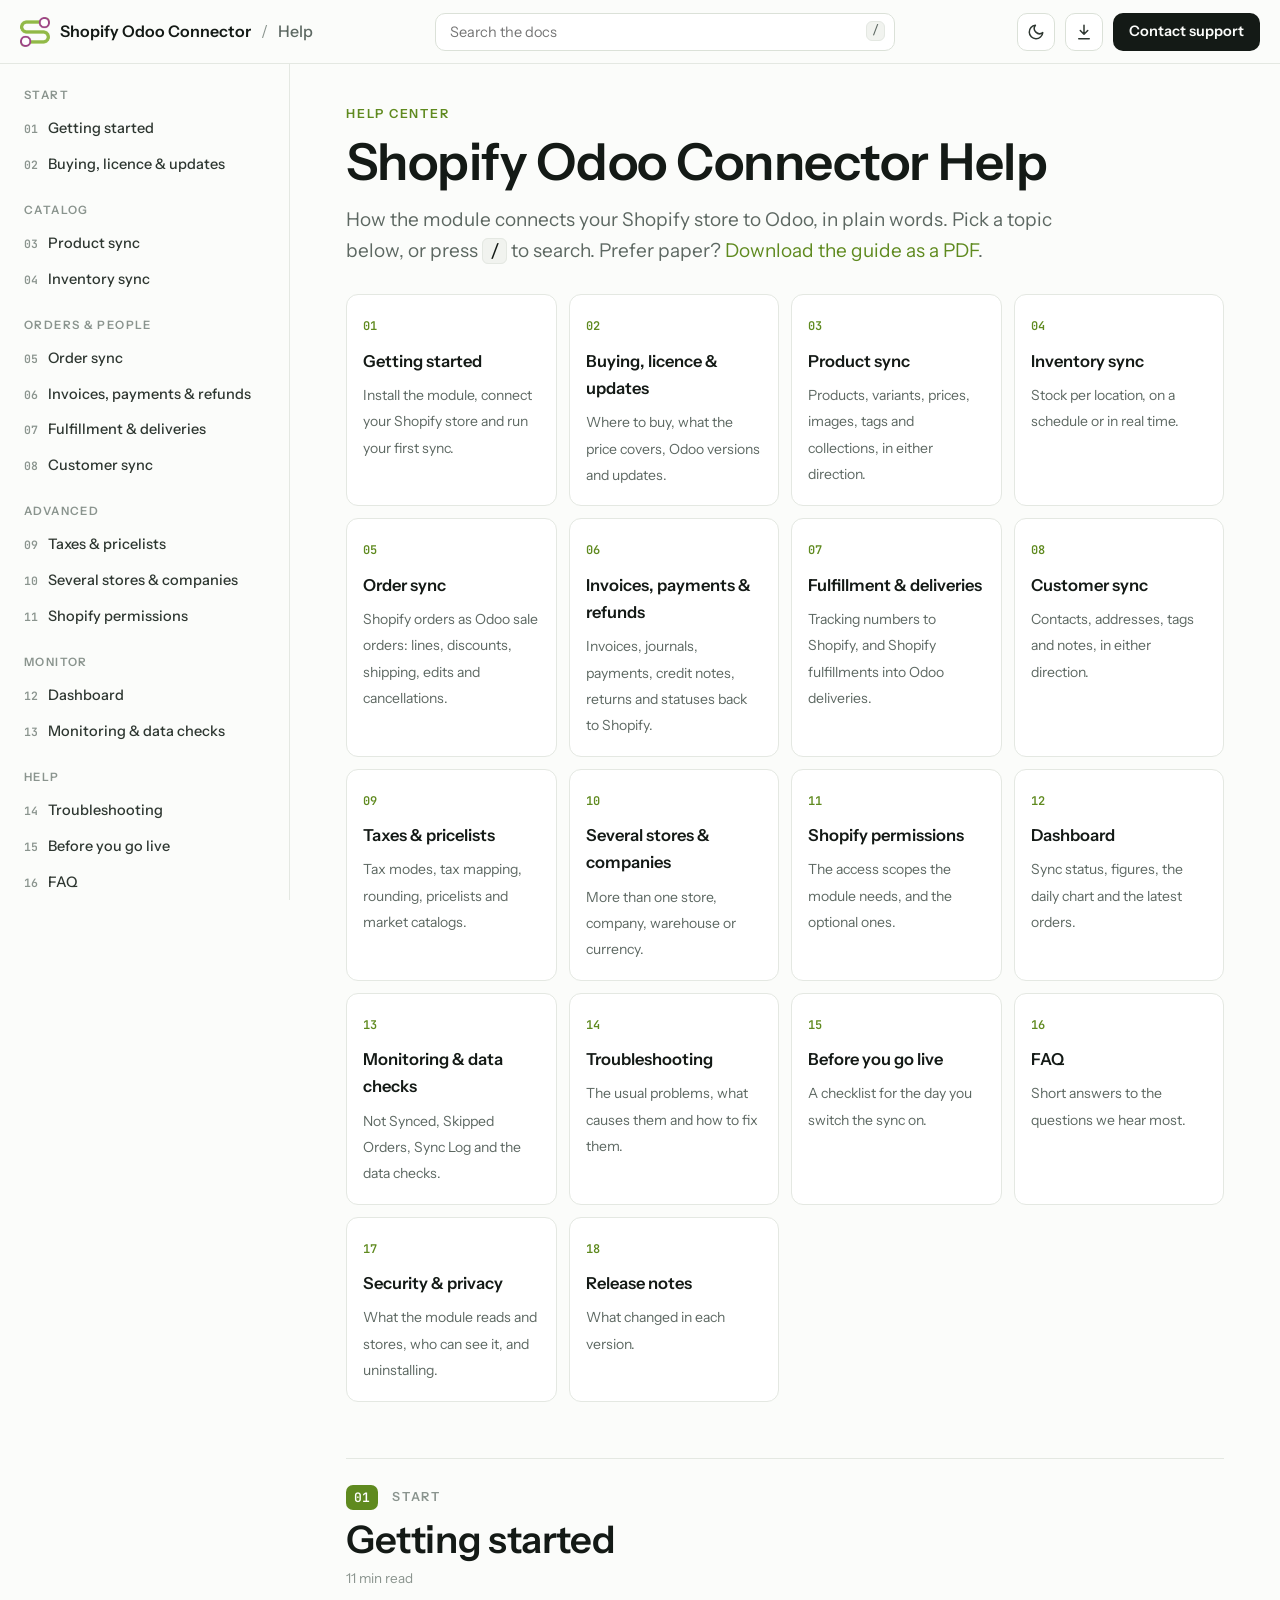
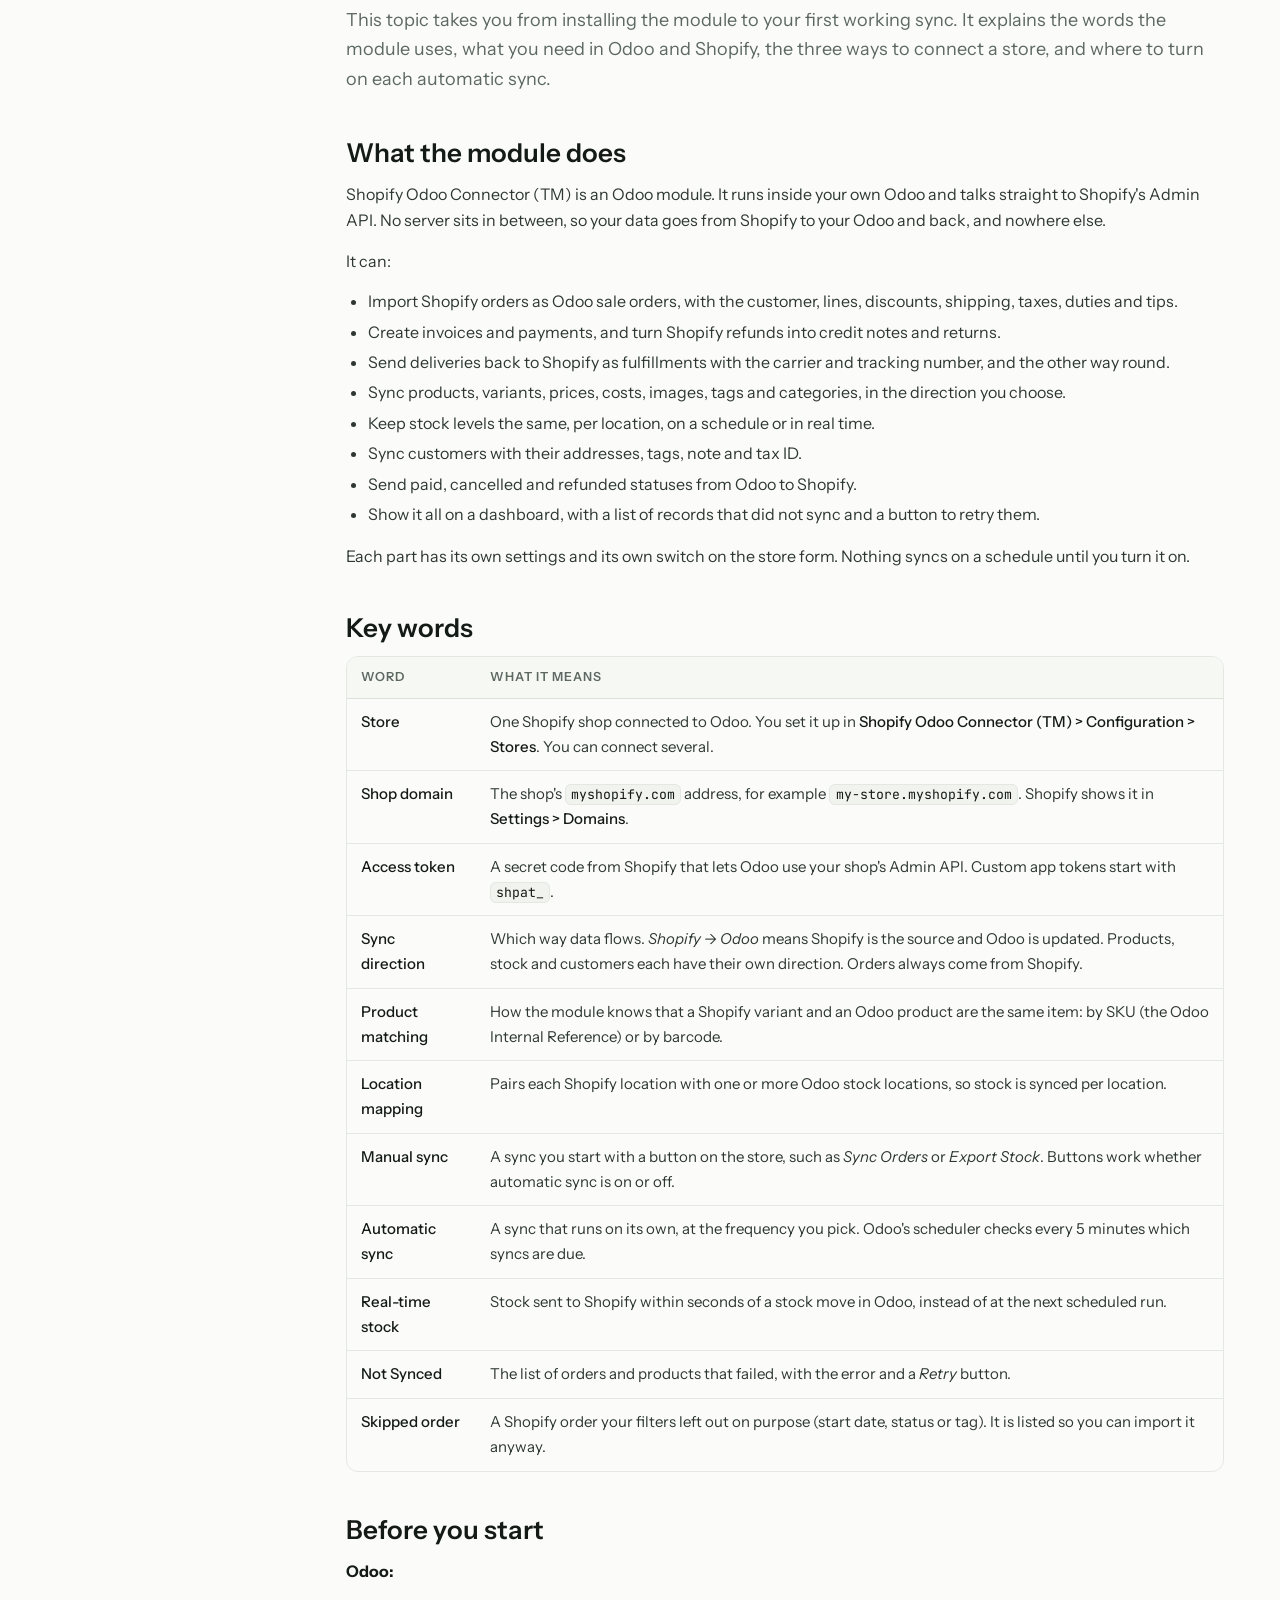
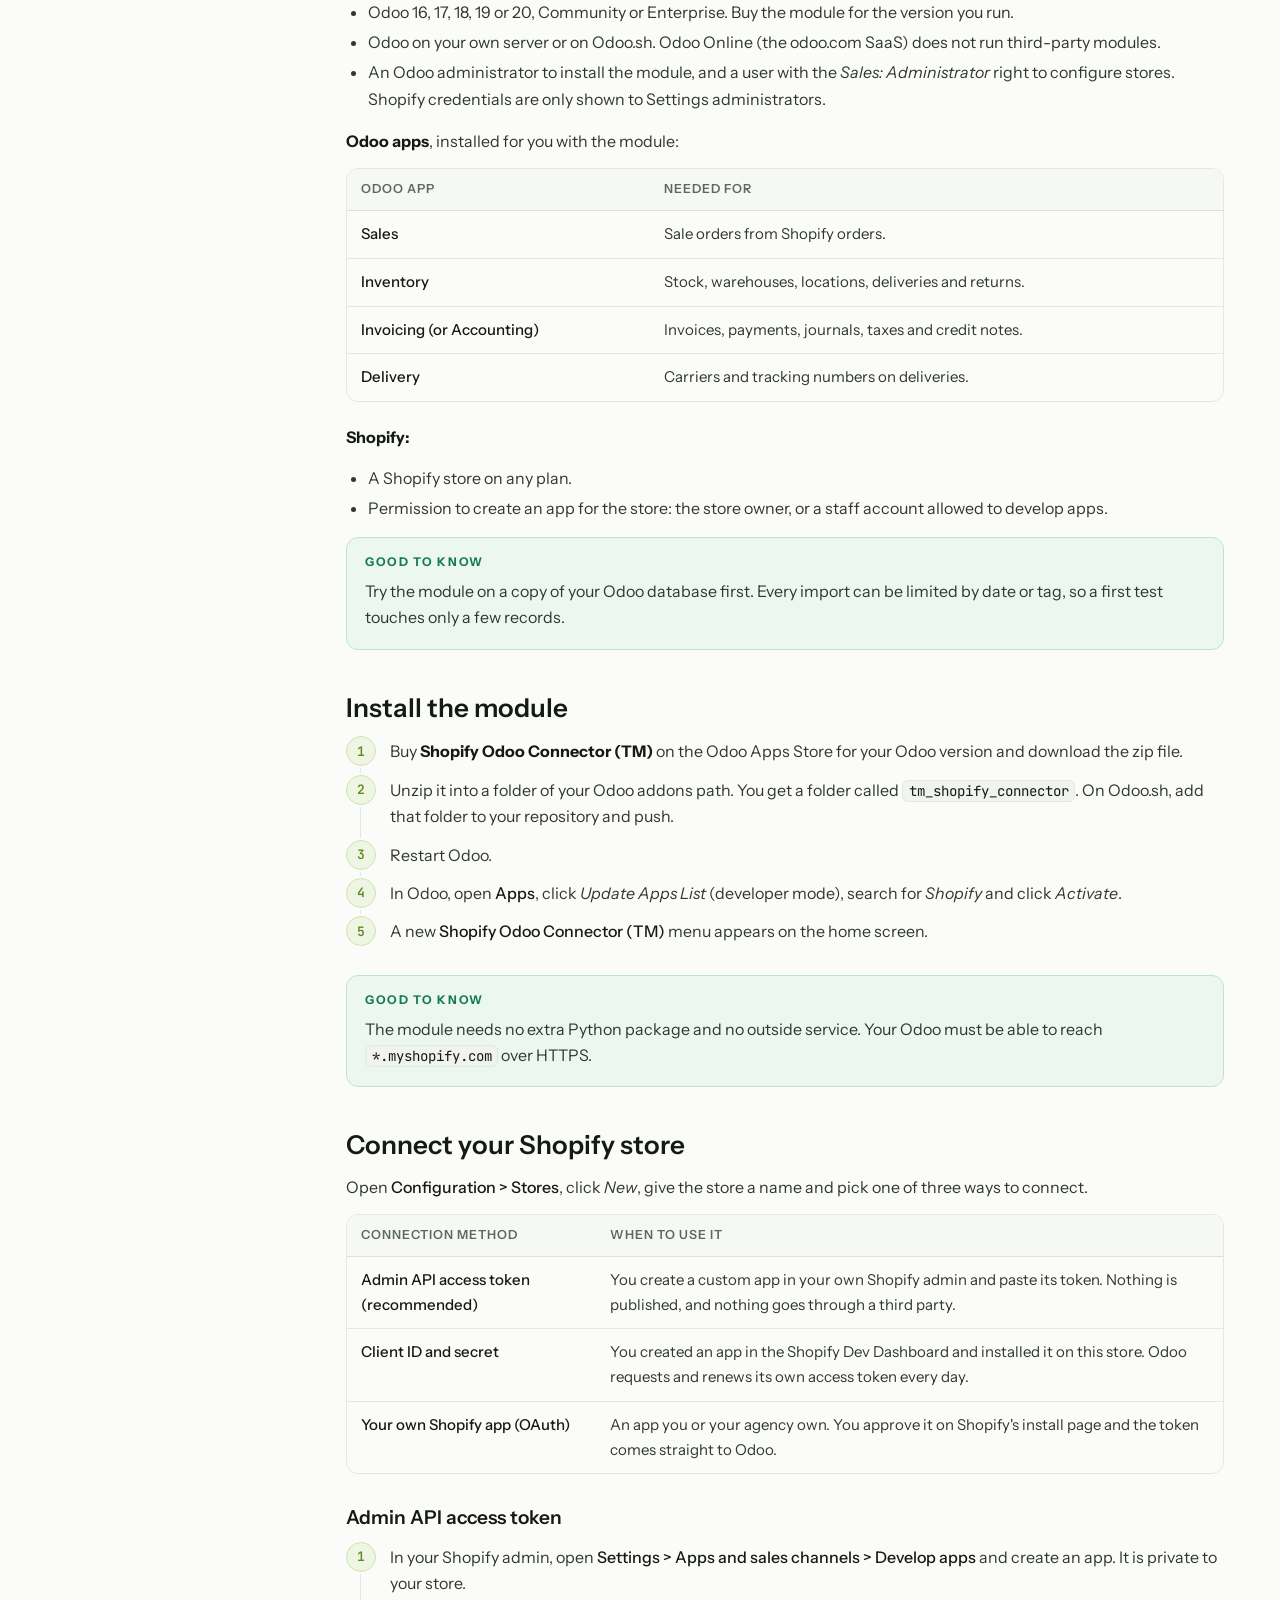
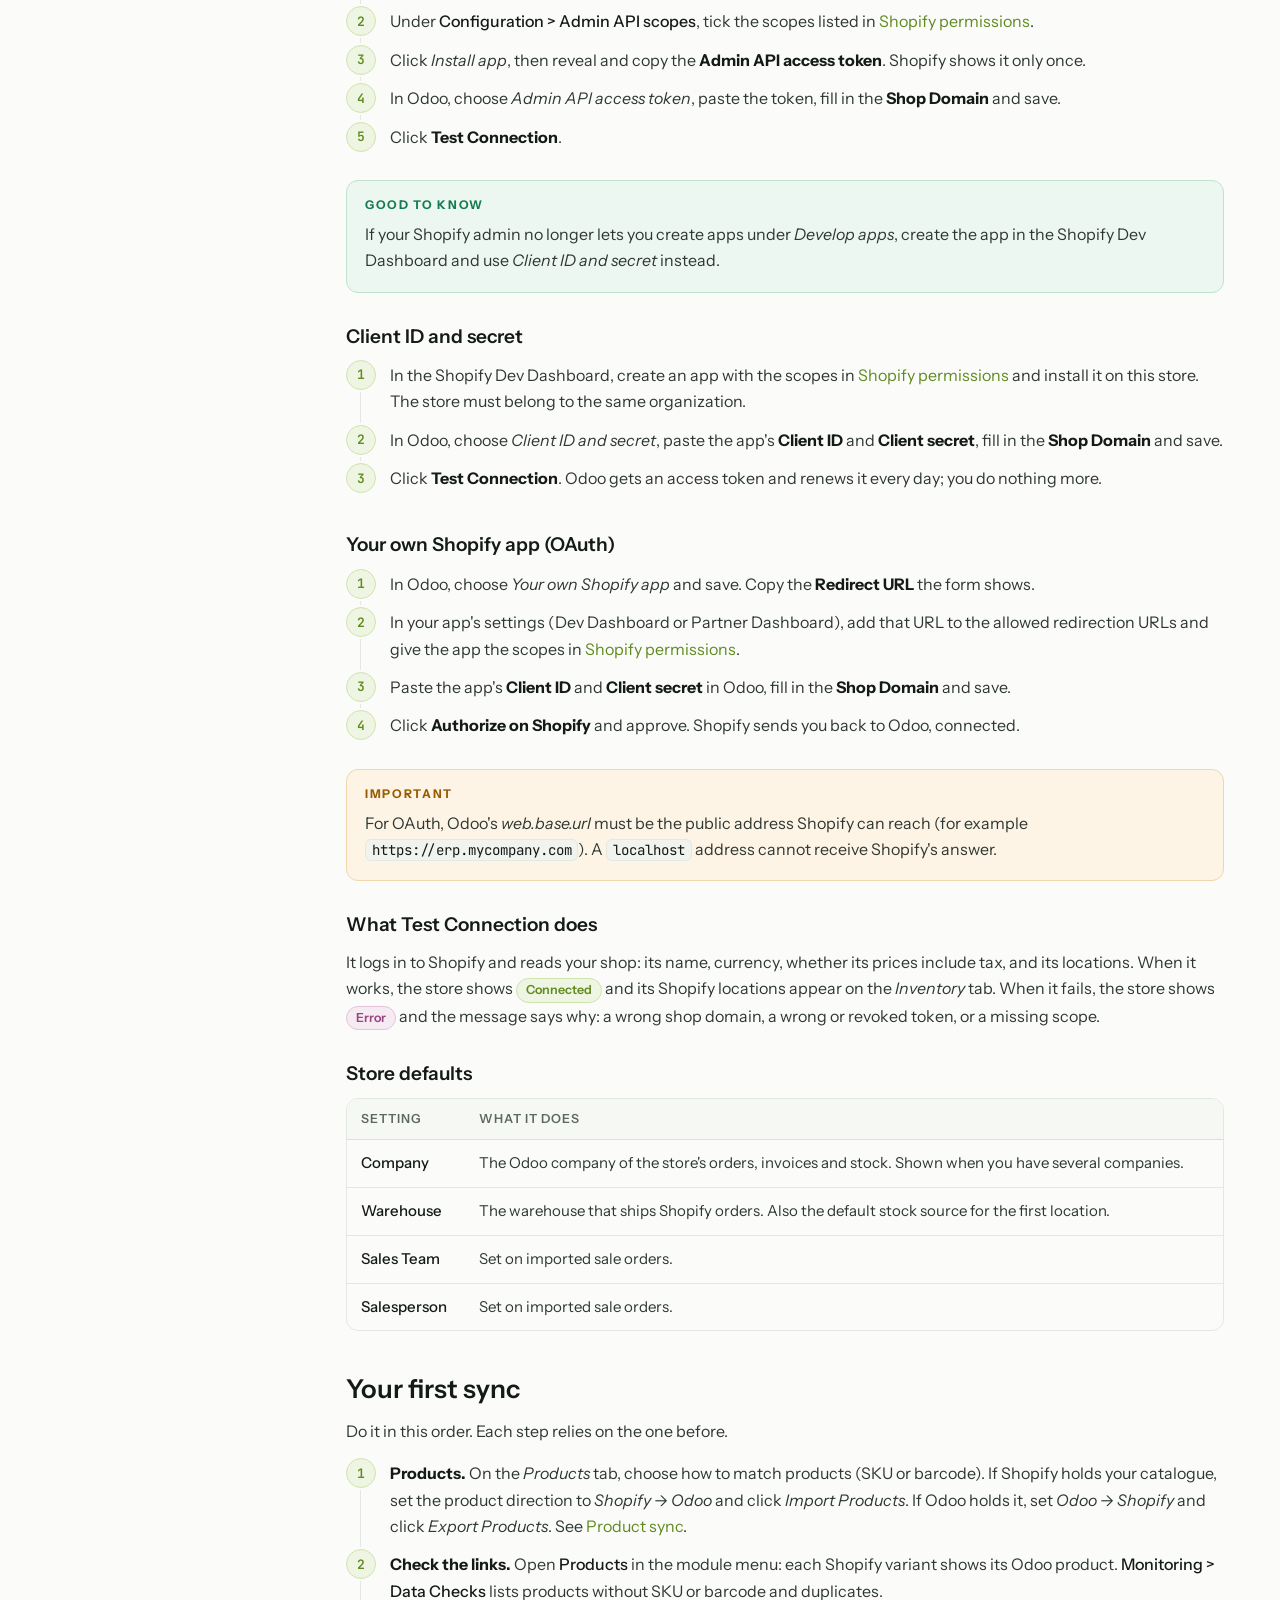
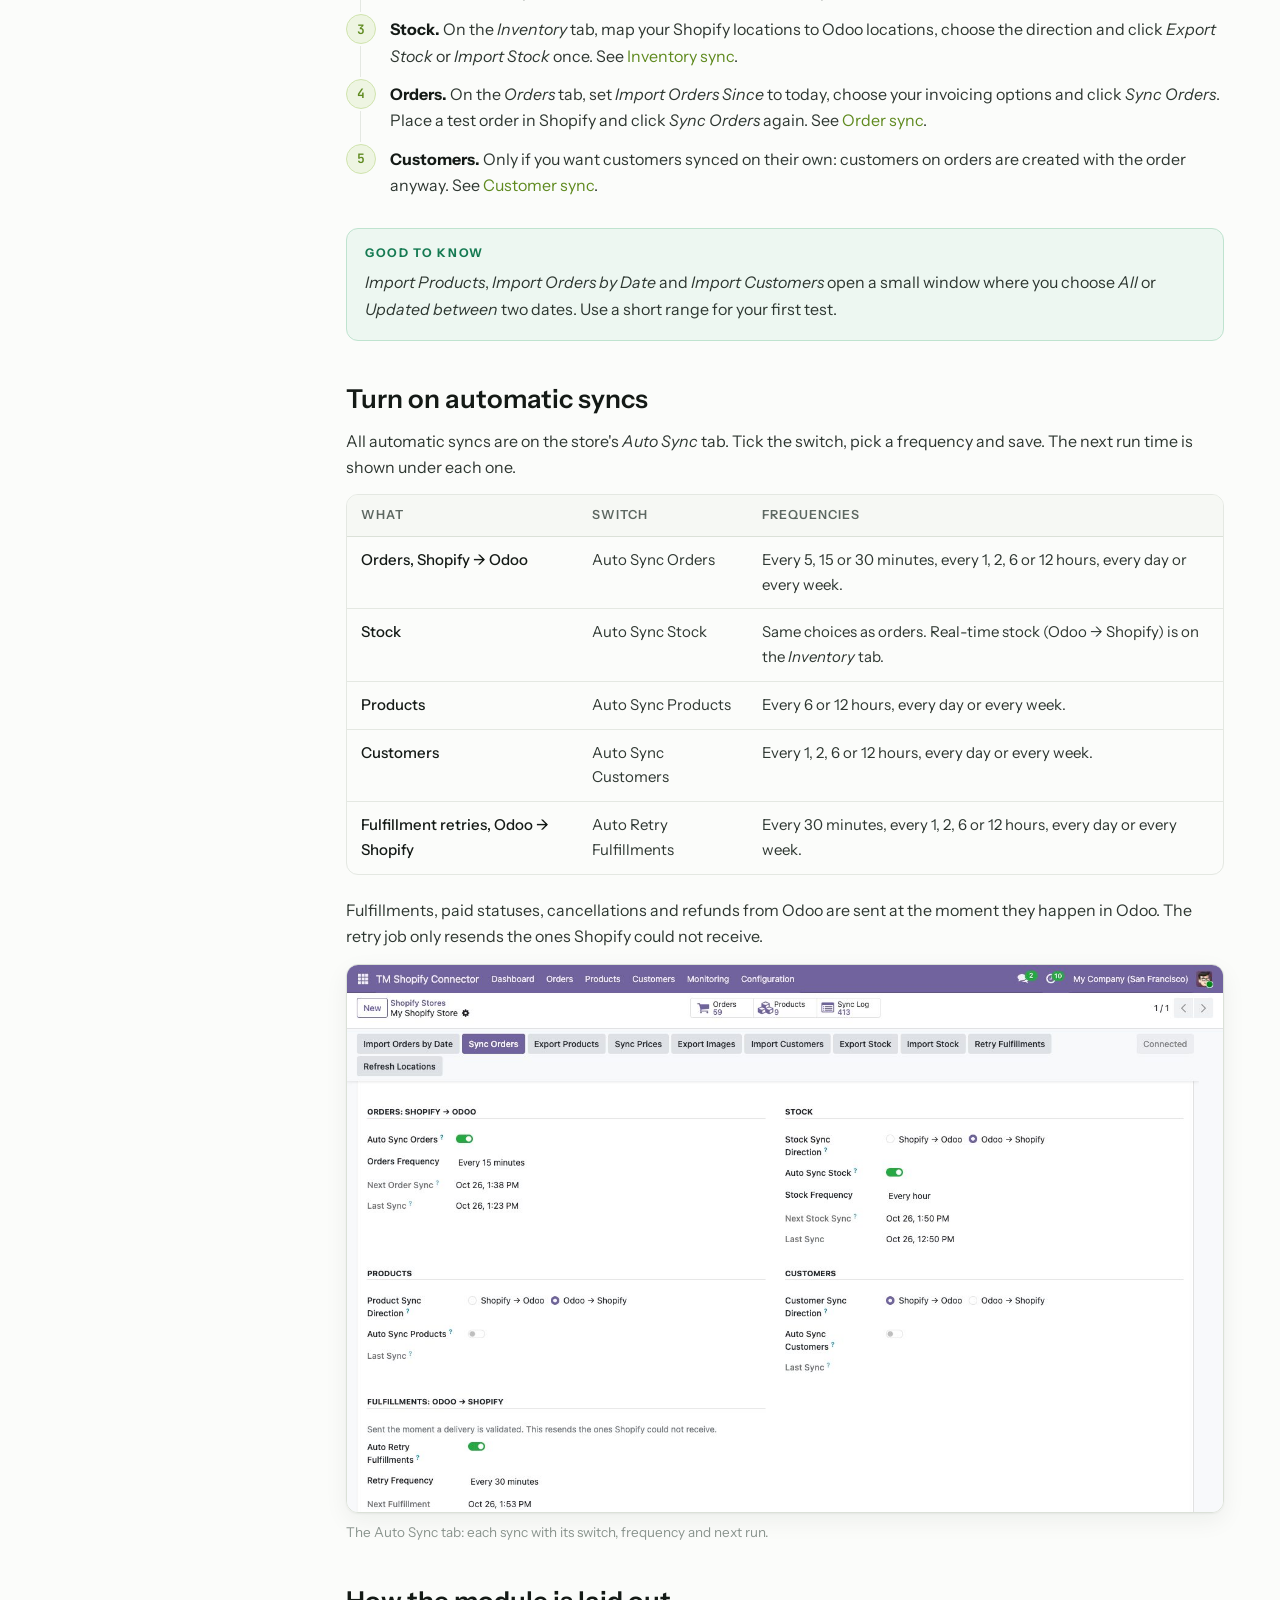
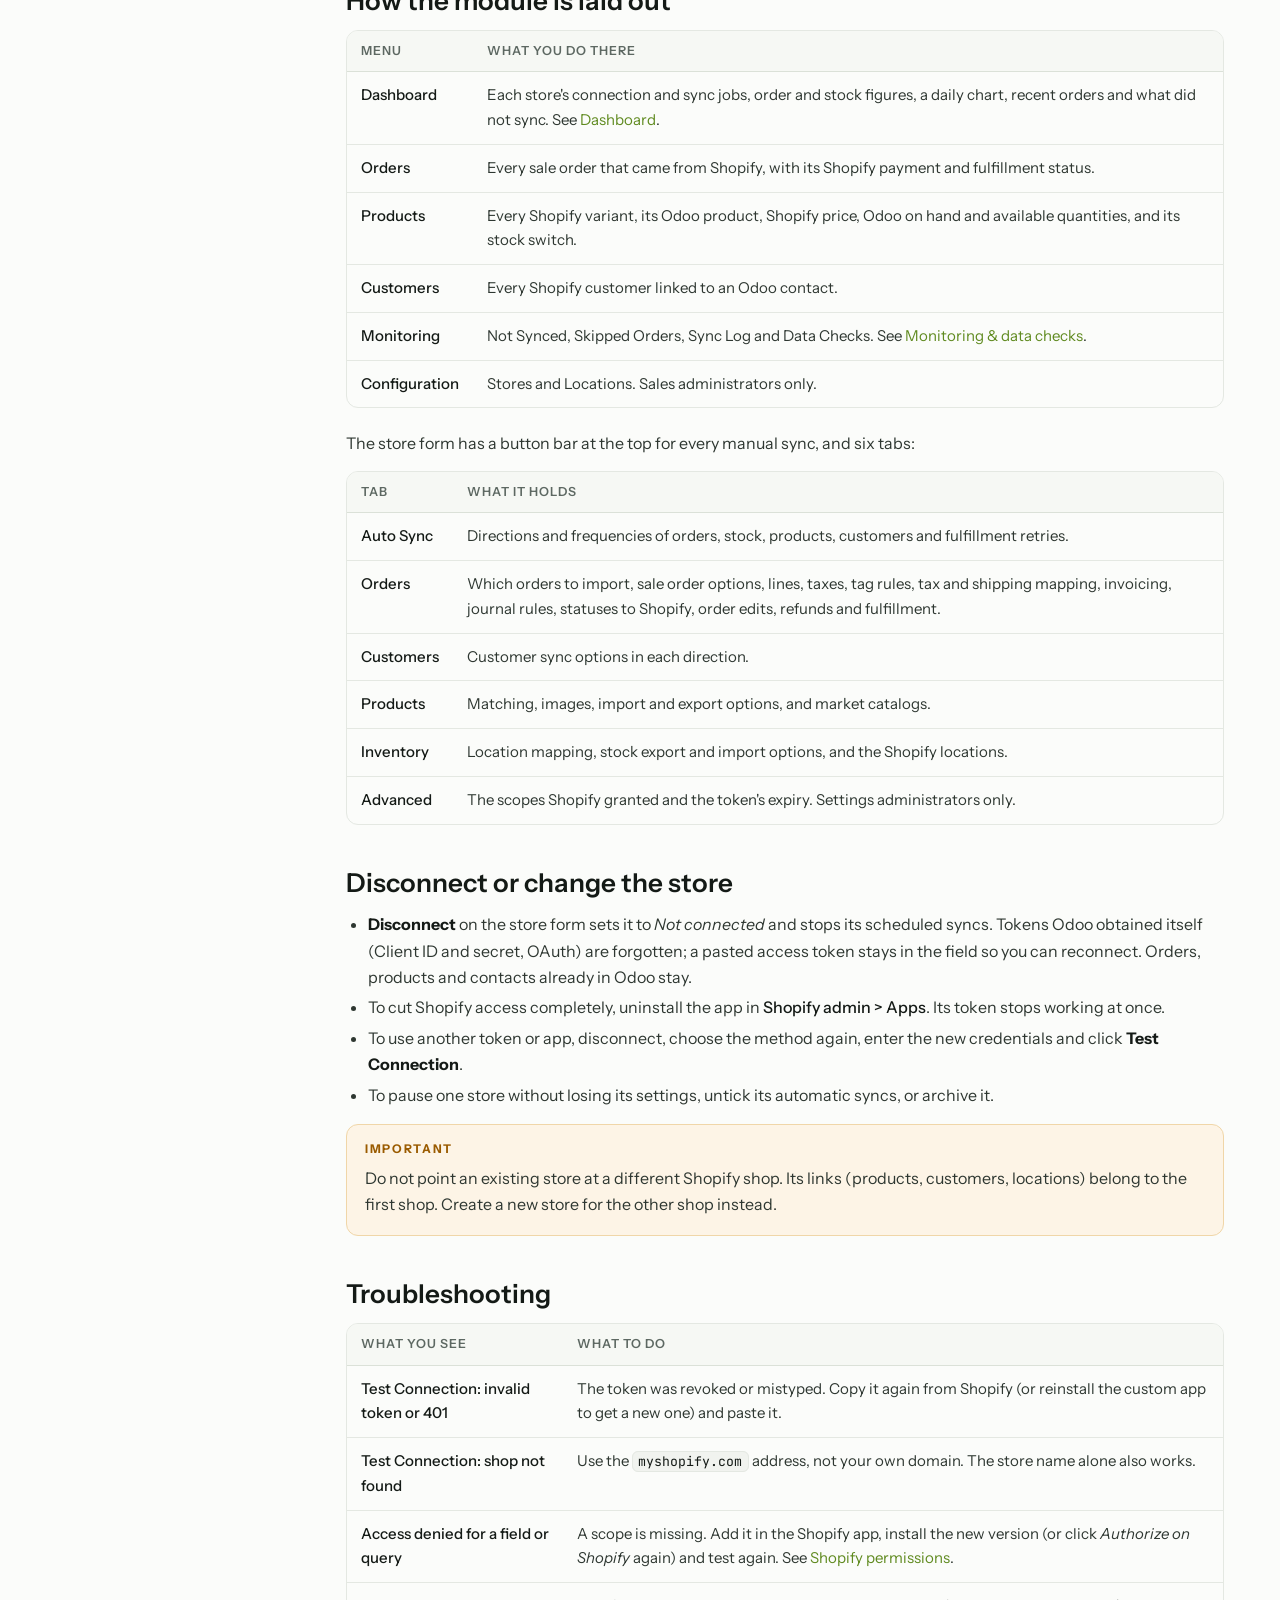
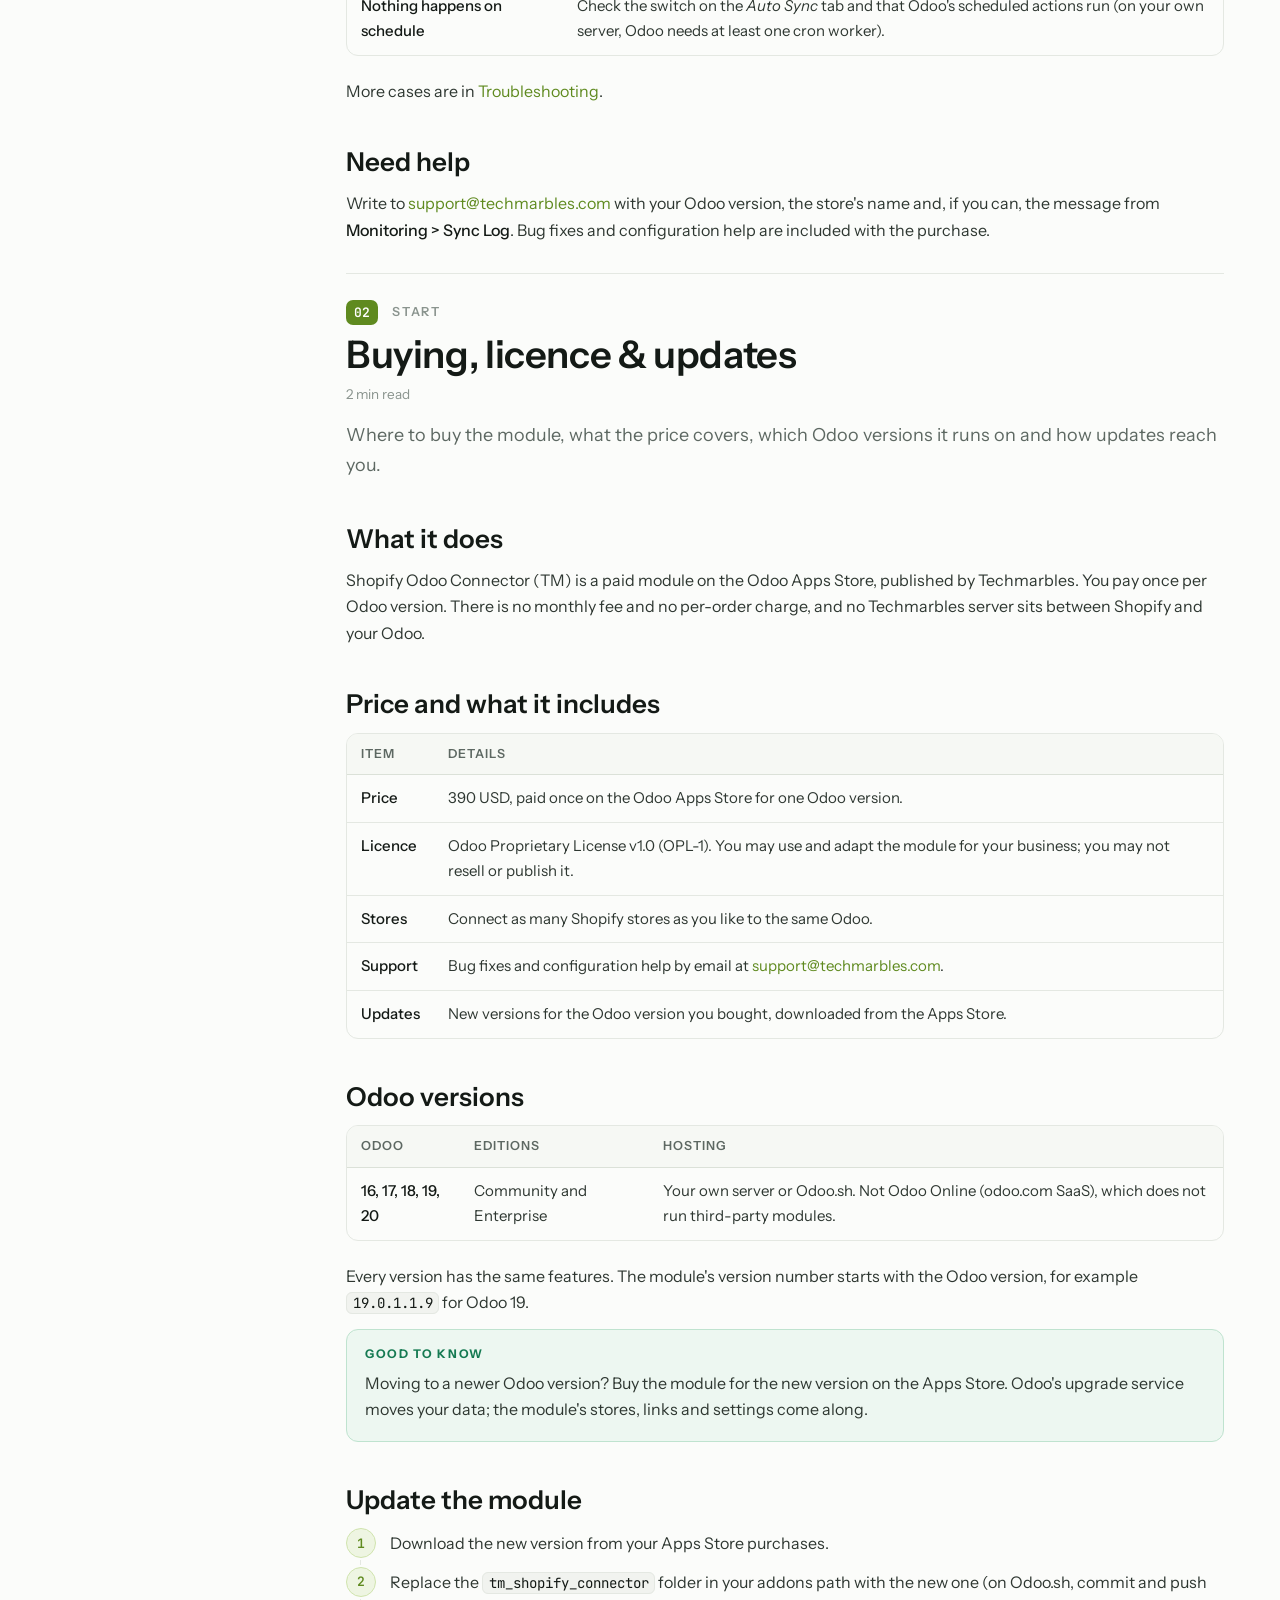
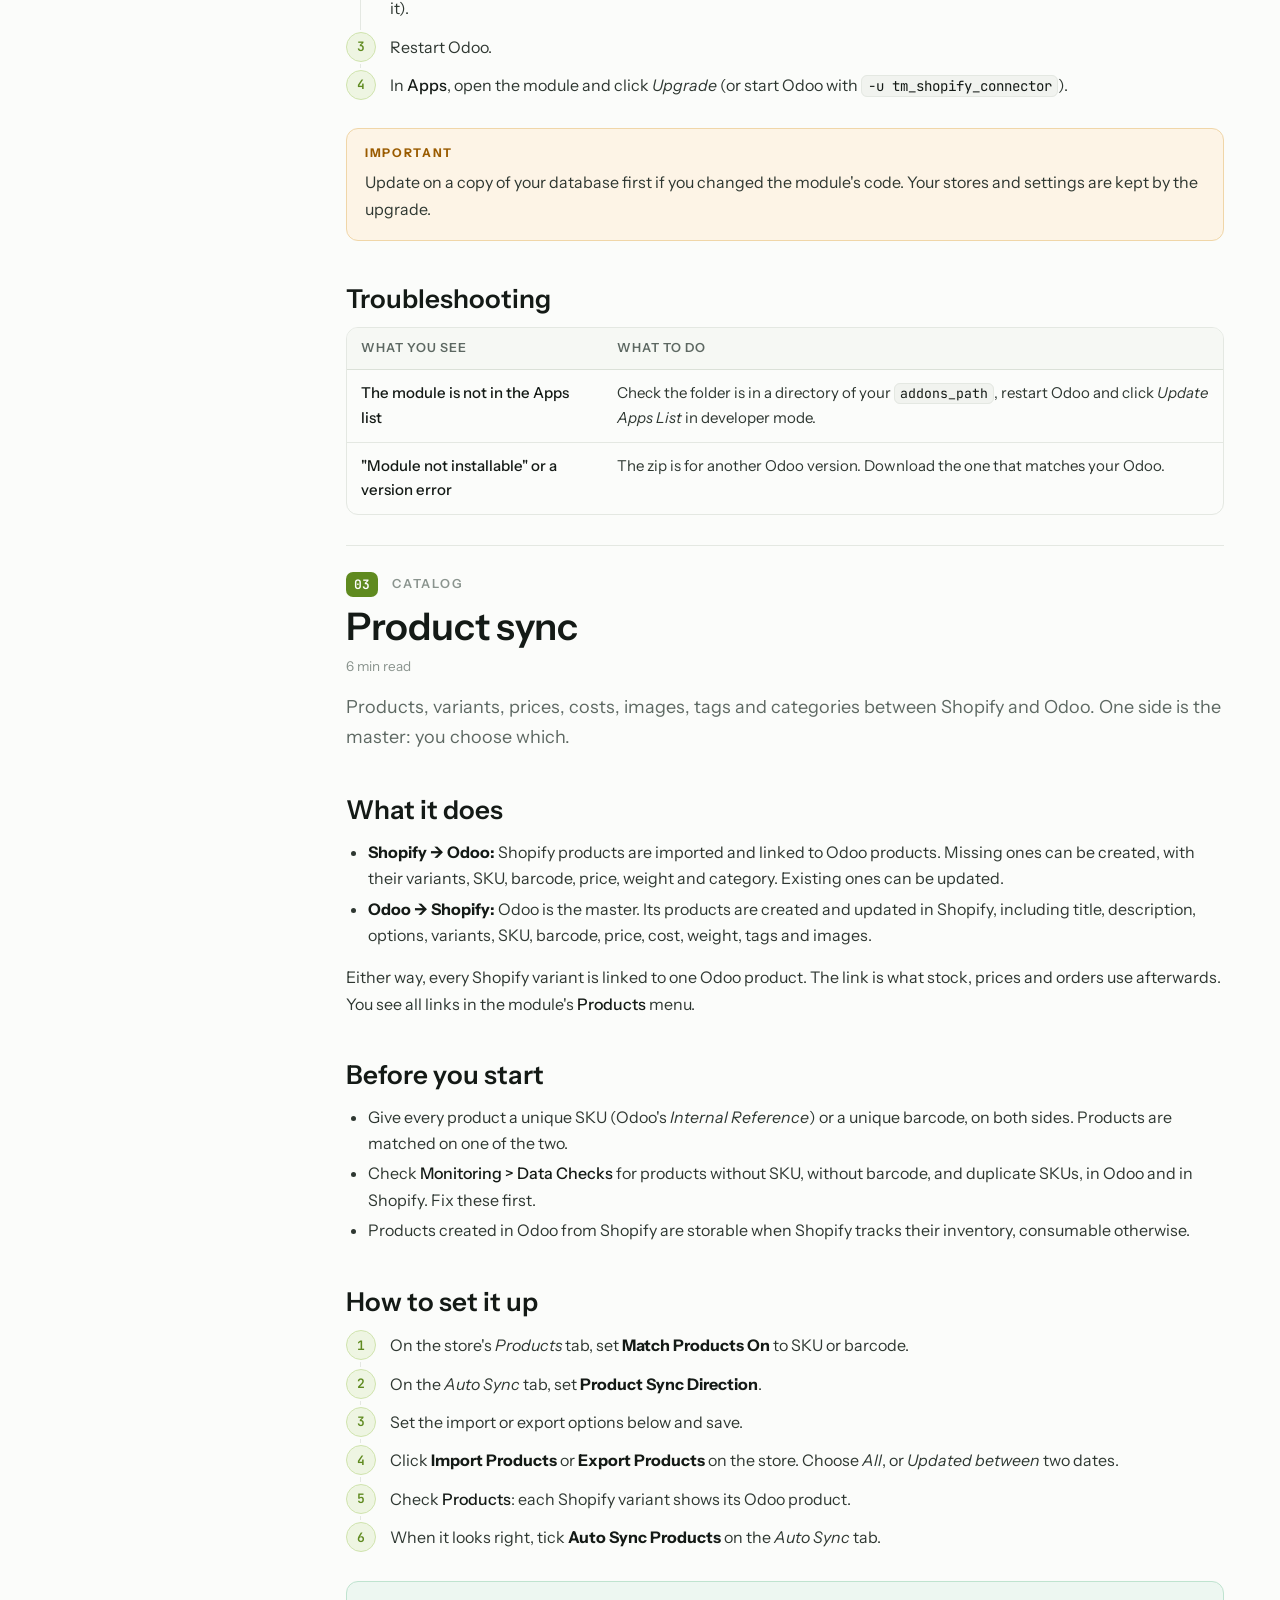
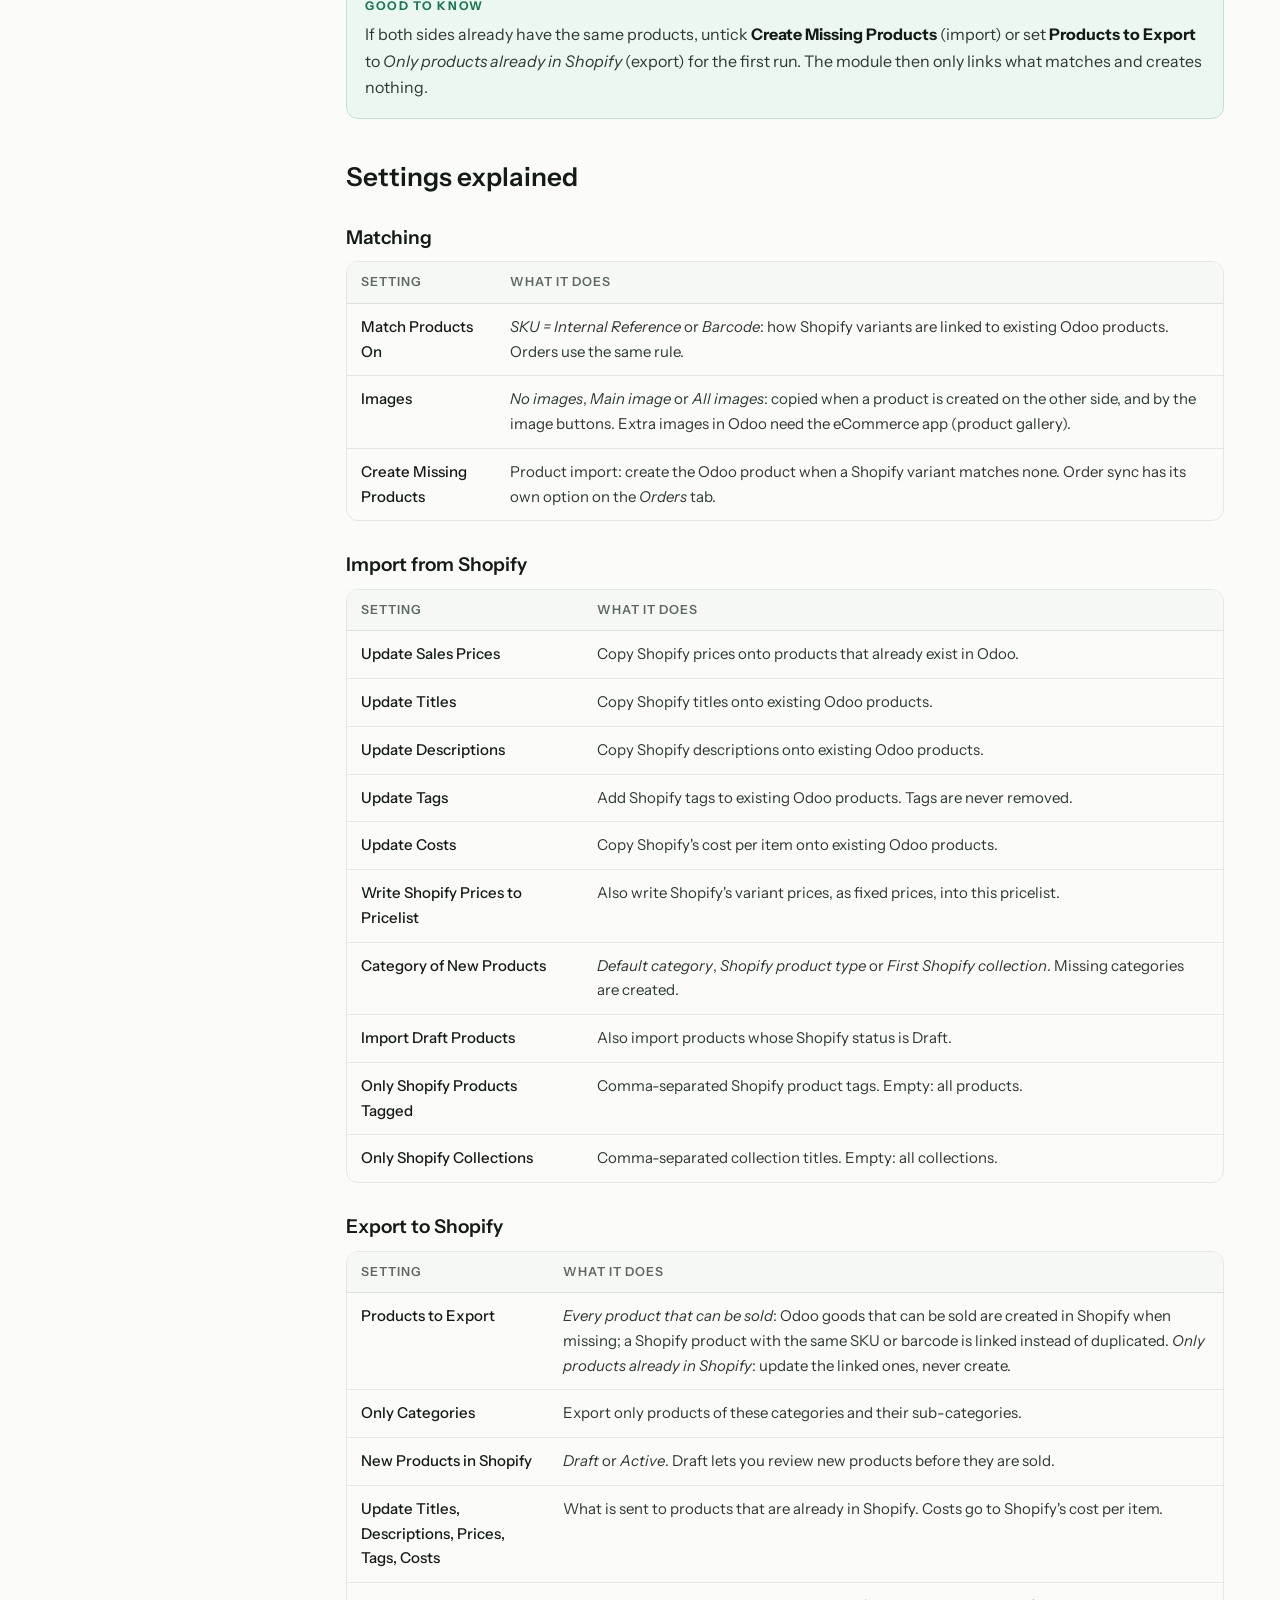
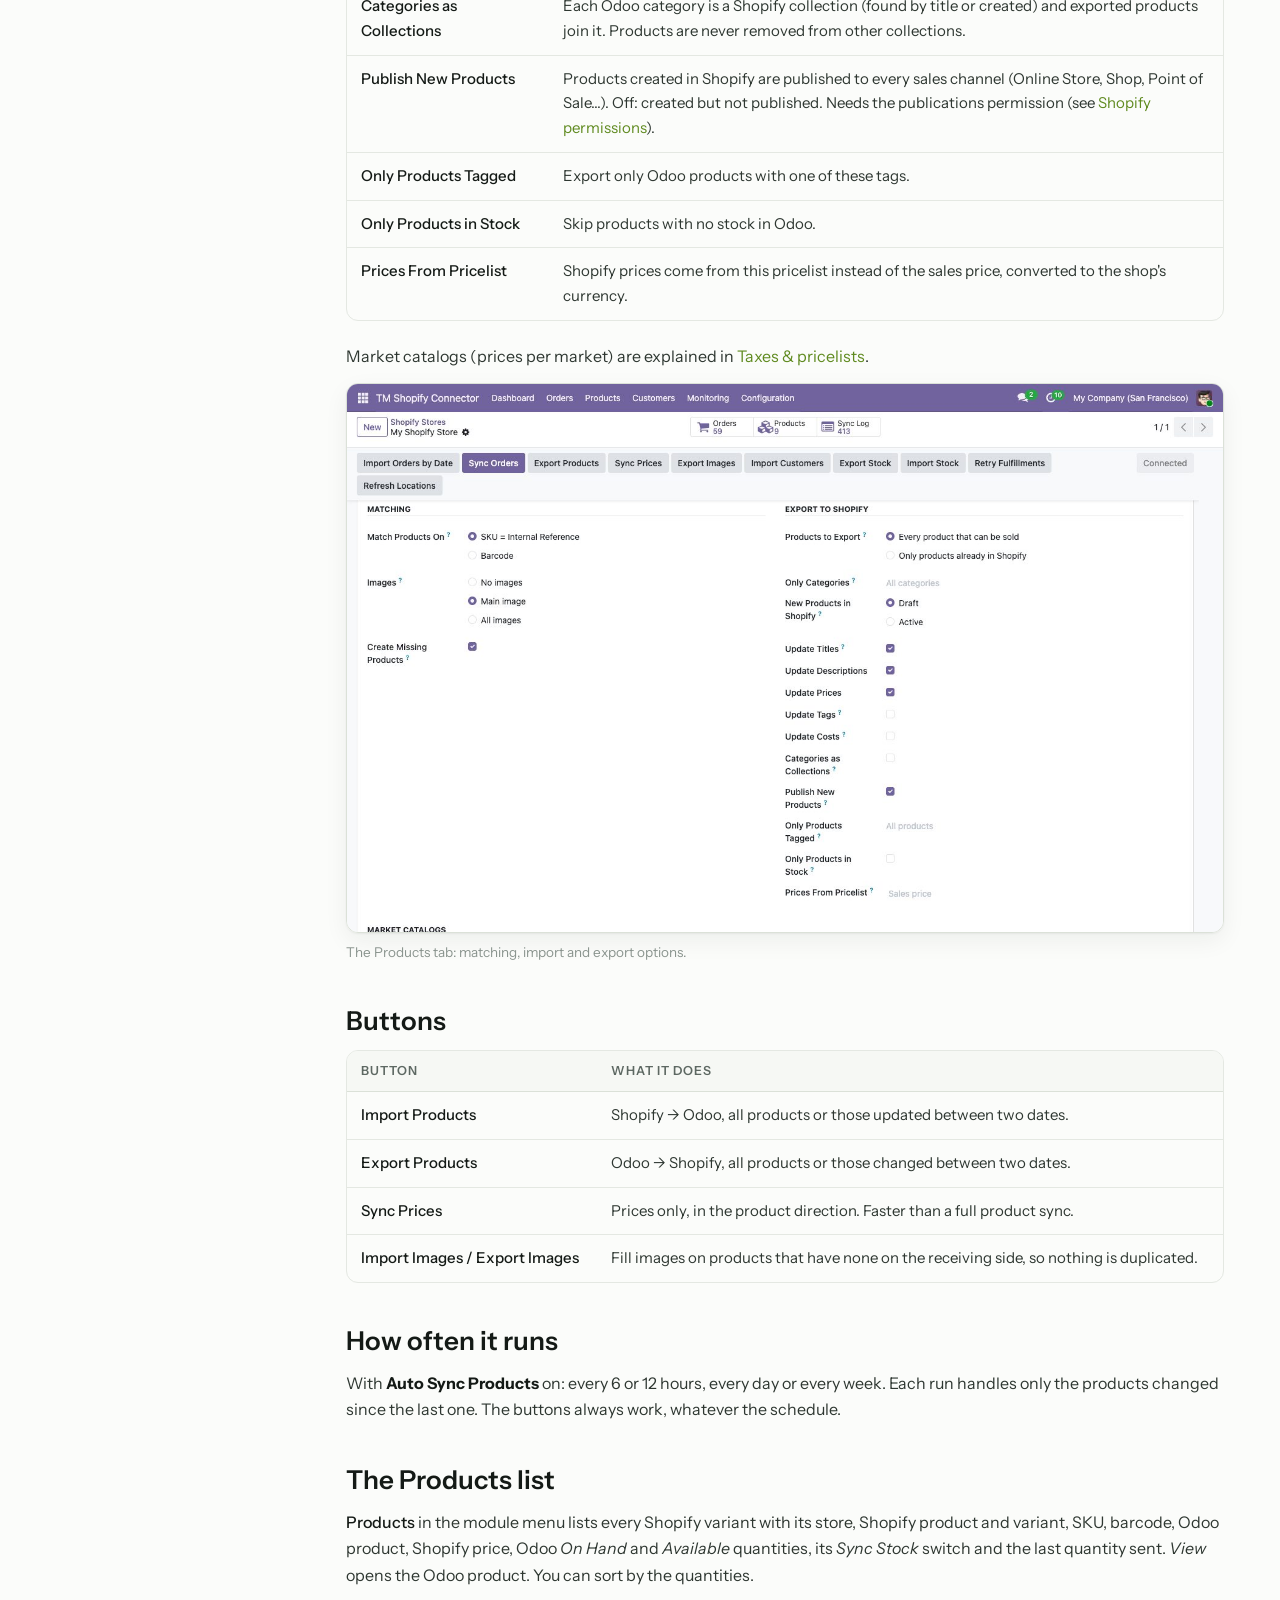
==== index.html @ 290860c9 "Shopify Odoo Connector (TM) help centre and PDF guide Built from docs/ of the module repository (doc" ====
<!doctype html>
<html lang="en">
<head>
<meta charset="utf-8">
<meta name="viewport" content="width=device-width, initial-scale=1">
<title>Shopify Odoo Connector Help</title>
<meta name="description" content="How Shopify Odoo Connector (TM) connects your Shopify store to Odoo 16 to 20: setup, products, stock, orders, invoices, fulfillment, customers and troubleshooting.">
<link rel="icon" type="image/png" href="assets/favicon.png">
<link rel="preconnect" href="https://fonts.googleapis.com">
<link rel="preconnect" href="https://fonts.gstatic.com" crossorigin>
<link rel="stylesheet" href="https://fonts.googleapis.com/css2?family=Instrument+Sans:wght@400;500;600;700&family=JetBrains+Mono:wght@500;600&display=swap">
<link rel="stylesheet" href="assets/doc.css">
<script>
    // Theme before first paint: saved choice, else the system's
    (function () {
        var t = null;
        try { t = localStorage.getItem("doc-theme"); } catch (e) {}
        if (!t && window.matchMedia && matchMedia("(prefers-color-scheme: light)").matches) t = "light";
        if (t) document.documentElement.dataset.theme = t;
    })();
</script>
</head>
<body>
<header class="hdr">
    <button class="icon-btn menu-btn" id="menu" aria-label="Topics">
        <svg viewBox="0 0 24 24" fill="none" stroke="currentColor" stroke-width="2" stroke-linecap="round"><path d="M4 7h16M4 12h16M4 17h16"/></svg>
    </button>
    <a class="brand" href="#top"><img src="assets/logo.png" alt=""><span>Shopify Odoo Connector</span><span class="sep">/</span><span class="sub">Help</span></a>
    <div class="search">
        <input id="q" type="search" placeholder="Search the docs" autocomplete="off" aria-label="Search the docs">
        <kbd>/</kbd>
        <div class="results" id="results"></div>
    </div>
    <div class="hdr-actions">
        <button class="icon-btn" id="theme" aria-label="Light or dark theme">
            <svg viewBox="0 0 24 24" fill="none" stroke="currentColor" stroke-width="2" stroke-linecap="round" stroke-linejoin="round"><path d="M21 12.8A9 9 0 1 1 11.2 3a7 7 0 0 0 9.8 9.8z"/></svg>
        </button>
        <a class="icon-btn" href="shopify-odoo-connector-guide.pdf" download aria-label="Download PDF" title="Download PDF">
            <svg viewBox="0 0 24 24" fill="none" stroke="currentColor" stroke-width="2" stroke-linecap="round" stroke-linejoin="round"><path d="M12 3v12M7 10l5 5 5-5M5 21h14"/></svg>
        </a>
        <a class="btn" href="mailto:support@techmarbles.com">Contact support</a>
    </div>
</header>
<div class="layout">
<nav class="side" id="side" aria-label="Topics"></nav>
<main id="top">
<div class="home">
    <div class="eyebrow">HELP CENTER</div>
    <h1>Shopify Odoo Connector Help</h1>
    <p class="lead">How the module connects your Shopify store to Odoo, in plain words. Pick a topic below, or press <kbd>/</kbd> to search. Prefer paper? <a href="shopify-odoo-connector-guide.pdf" download>Download the guide as a PDF</a>.</p>
    <p class="print-toc lead">User guide for Odoo 16, 17, 18, 19 and 20, by Techmarbles. Support: support@techmarbles.com. Online version with search: see the module's Apps Store page.</p>
    <div class="print-toc"><h2>Contents</h2><ol><li>Getting started</li><li>Buying, licence &amp; updates</li><li>Product sync</li><li>Inventory sync</li><li>Order sync</li><li>Invoices, payments &amp; refunds</li><li>Fulfillment &amp; deliveries</li><li>Customer sync</li><li>Taxes &amp; pricelists</li><li>Several stores &amp; companies</li><li>Shopify permissions</li><li>Dashboard</li><li>Monitoring &amp; data checks</li><li>Troubleshooting</li><li>Before you go live</li><li>FAQ</li><li>Security &amp; privacy</li><li>Release notes</li></ol></div>
    <div class="cards">
        <a class="card" href="#getting-started"><span class="n">01</span><span class="t">Getting started</span><span class="d">Install the module, connect your Shopify store and run your first sync.</span></a>
        <a class="card" href="#licence"><span class="n">02</span><span class="t">Buying, licence &amp; updates</span><span class="d">Where to buy, what the price covers, Odoo versions and updates.</span></a>
        <a class="card" href="#products"><span class="n">03</span><span class="t">Product sync</span><span class="d">Products, variants, prices, images, tags and collections, in either direction.</span></a>
        <a class="card" href="#inventory"><span class="n">04</span><span class="t">Inventory sync</span><span class="d">Stock per location, on a schedule or in real time.</span></a>
        <a class="card" href="#orders"><span class="n">05</span><span class="t">Order sync</span><span class="d">Shopify orders as Odoo sale orders: lines, discounts, shipping, edits and cancellations.</span></a>
        <a class="card" href="#accounting"><span class="n">06</span><span class="t">Invoices, payments &amp; refunds</span><span class="d">Invoices, journals, payments, credit notes, returns and statuses back to Shopify.</span></a>
        <a class="card" href="#fulfillment"><span class="n">07</span><span class="t">Fulfillment &amp; deliveries</span><span class="d">Tracking numbers to Shopify, and Shopify fulfillments into Odoo deliveries.</span></a>
        <a class="card" href="#customers"><span class="n">08</span><span class="t">Customer sync</span><span class="d">Contacts, addresses, tags and notes, in either direction.</span></a>
        <a class="card" href="#taxes"><span class="n">09</span><span class="t">Taxes &amp; pricelists</span><span class="d">Tax modes, tax mapping, rounding, pricelists and market catalogs.</span></a>
        <a class="card" href="#multi"><span class="n">10</span><span class="t">Several stores &amp; companies</span><span class="d">More than one store, company, warehouse or currency.</span></a>
        <a class="card" href="#permissions"><span class="n">11</span><span class="t">Shopify permissions</span><span class="d">The access scopes the module needs, and the optional ones.</span></a>
        <a class="card" href="#dashboard"><span class="n">12</span><span class="t">Dashboard</span><span class="d">Sync status, figures, the daily chart and the latest orders.</span></a>
        <a class="card" href="#monitoring"><span class="n">13</span><span class="t">Monitoring &amp; data checks</span><span class="d">Not Synced, Skipped Orders, Sync Log and the data checks.</span></a>
        <a class="card" href="#troubleshooting"><span class="n">14</span><span class="t">Troubleshooting</span><span class="d">The usual problems, what causes them and how to fix them.</span></a>
        <a class="card" href="#go-live"><span class="n">15</span><span class="t">Before you go live</span><span class="d">A checklist for the day you switch the sync on.</span></a>
        <a class="card" href="#faq"><span class="n">16</span><span class="t">FAQ</span><span class="d">Short answers to the questions we hear most.</span></a>
        <a class="card" href="#privacy"><span class="n">17</span><span class="t">Security &amp; privacy</span><span class="d">What the module reads and stores, who can see it, and uninstalling.</span></a>
        <a class="card" href="#release-notes"><span class="n">18</span><span class="t">Release notes</span><span class="d">What changed in each version.</span></a>
    </div>
</div>

<section class="topic-sec" id="getting-started" data-group="START">
<div class="topic-head"><span class="num">01</span><span class="tag">START</span></div>
<h1>Getting started</h1>
<div class="read"></div>
<p class="intro">This topic takes you from installing the module to your first working sync. It explains the words the module uses, what you need in Odoo and Shopify, the three ways to connect a store, and where to turn on each automatic sync.</p>

<h2>What the module does</h2>
<p>Shopify Odoo Connector (TM) is an Odoo module. It runs inside your own Odoo and talks straight to Shopify's Admin API. No server sits in between, so your data goes from Shopify to your Odoo and back, and nowhere else.</p>
<p>It can:</p>
<ul>
    <li>Import Shopify orders as Odoo sale orders, with the customer, lines, discounts, shipping, taxes, duties and tips.</li>
    <li>Create invoices and payments, and turn Shopify refunds into credit notes and returns.</li>
    <li>Send deliveries back to Shopify as fulfillments with the carrier and tracking number, and the other way round.</li>
    <li>Sync products, variants, prices, costs, images, tags and categories, in the direction you choose.</li>
    <li>Keep stock levels the same, per location, on a schedule or in real time.</li>
    <li>Sync customers with their addresses, tags, note and tax ID.</li>
    <li>Send paid, cancelled and refunded statuses from Odoo to Shopify.</li>
    <li>Show it all on a dashboard, with a list of records that did not sync and a button to retry them.</li>
</ul>
<p>Each part has its own settings and its own switch on the store form. Nothing syncs on a schedule until you turn it on.</p>

<h2>Key words</h2>
<div class="tbl"><table>
<tr><th>Word</th><th>What it means</th></tr>
<tr><td>Store</td><td>One Shopify shop connected to Odoo. You set it up in <span class="path">Shopify Odoo Connector (TM) &gt; Configuration &gt; Stores</span>. You can connect several.</td></tr>
<tr><td>Shop domain</td><td>The shop's <code>myshopify.com</code> address, for example <code>my-store.myshopify.com</code>. Shopify shows it in <span class="path">Settings &gt; Domains</span>.</td></tr>
<tr><td>Access token</td><td>A secret code from Shopify that lets Odoo use your shop's Admin API. Custom app tokens start with <code>shpat_</code>.</td></tr>
<tr><td>Sync direction</td><td>Which way data flows. <em>Shopify → Odoo</em> means Shopify is the source and Odoo is updated. Products, stock and customers each have their own direction. Orders always come from Shopify.</td></tr>
<tr><td>Product matching</td><td>How the module knows that a Shopify variant and an Odoo product are the same item: by SKU (the Odoo Internal Reference) or by barcode.</td></tr>
<tr><td>Location mapping</td><td>Pairs each Shopify location with one or more Odoo stock locations, so stock is synced per location.</td></tr>
<tr><td>Manual sync</td><td>A sync you start with a button on the store, such as <em>Sync Orders</em> or <em>Export Stock</em>. Buttons work whether automatic sync is on or off.</td></tr>
<tr><td>Automatic sync</td><td>A sync that runs on its own, at the frequency you pick. Odoo's scheduler checks every 5 minutes which syncs are due.</td></tr>
<tr><td>Real-time stock</td><td>Stock sent to Shopify within seconds of a stock move in Odoo, instead of at the next scheduled run.</td></tr>
<tr><td>Not Synced</td><td>The list of orders and products that failed, with the error and a <em>Retry</em> button.</td></tr>
<tr><td>Skipped order</td><td>A Shopify order your filters left out on purpose (start date, status or tag). It is listed so you can import it anyway.</td></tr>
</table></div>

<h2>Before you start</h2>
<p><strong>Odoo:</strong></p>
<ul>
    <li>Odoo 16, 17, 18, 19 or 20, Community or Enterprise. Buy the module for the version you run.</li>
    <li>Odoo on your own server or on Odoo.sh. Odoo Online (the odoo.com SaaS) does not run third-party modules.</li>
    <li>An Odoo administrator to install the module, and a user with the <em>Sales: Administrator</em> right to configure stores. Shopify credentials are only shown to Settings administrators.</li>
</ul>
<p><strong>Odoo apps</strong>, installed for you with the module:</p>
<div class="tbl"><table>
<tr><th>Odoo app</th><th>Needed for</th></tr>
<tr><td>Sales</td><td>Sale orders from Shopify orders.</td></tr>
<tr><td>Inventory</td><td>Stock, warehouses, locations, deliveries and returns.</td></tr>
<tr><td>Invoicing (or Accounting)</td><td>Invoices, payments, journals, taxes and credit notes.</td></tr>
<tr><td>Delivery</td><td>Carriers and tracking numbers on deliveries.</td></tr>
</table></div>
<p><strong>Shopify:</strong></p>
<ul>
    <li>A Shopify store on any plan.</li>
    <li>Permission to create an app for the store: the store owner, or a staff account allowed to develop apps.</li>
</ul>
<div class="note"><div class="h">Good to know</div><p>Try the module on a copy of your Odoo database first. Every import can be limited by date or tag, so a first test touches only a few records.</p></div>

<h2>Install the module</h2>
<ol class="steps">
    <li>Buy <strong>Shopify Odoo Connector (TM)</strong> on the Odoo Apps Store for your Odoo version and download the zip file.</li>
    <li>Unzip it into a folder of your Odoo addons path. You get a folder called <code>tm_shopify_connector</code>. On Odoo.sh, add that folder to your repository and push.</li>
    <li>Restart Odoo.</li>
    <li>In Odoo, open <span class="path">Apps</span>, click <em>Update Apps List</em> (developer mode), search for <em>Shopify</em> and click <em>Activate</em>.</li>
    <li>A new <span class="path">Shopify Odoo Connector (TM)</span> menu appears on the home screen.</li>
</ol>
<div class="note"><div class="h">Good to know</div><p>The module needs no extra Python package and no outside service. Your Odoo must be able to reach <code>*.myshopify.com</code> over HTTPS.</p></div>

<h2>Connect your Shopify store</h2>
<p>Open <span class="path">Configuration &gt; Stores</span>, click <em>New</em>, give the store a name and pick one of three ways to connect.</p>
<div class="tbl"><table>
<tr><th>Connection method</th><th>When to use it</th></tr>
<tr><td>Admin API access token (recommended)</td><td>You create a custom app in your own Shopify admin and paste its token. Nothing is published, and nothing goes through a third party.</td></tr>
<tr><td>Client ID and secret</td><td>You created an app in the Shopify Dev Dashboard and installed it on this store. Odoo requests and renews its own access token every day.</td></tr>
<tr><td>Your own Shopify app (OAuth)</td><td>An app you or your agency own. You approve it on Shopify's install page and the token comes straight to Odoo.</td></tr>
</table></div>

<h3>Admin API access token</h3>
<ol class="steps">
    <li>In your Shopify admin, open <span class="path">Settings &gt; Apps and sales channels &gt; Develop apps</span> and create an app. It is private to your store.</li>
    <li>Under <span class="path">Configuration &gt; Admin API scopes</span>, tick the scopes listed in <a href="#permissions">Shopify permissions</a>.</li>
    <li>Click <em>Install app</em>, then reveal and copy the <strong>Admin API access token</strong>. Shopify shows it only once.</li>
    <li>In Odoo, choose <em>Admin API access token</em>, paste the token, fill in the <strong>Shop Domain</strong> and save.</li>
    <li>Click <strong>Test Connection</strong>.</li>
</ol>
<div class="note"><div class="h">Good to know</div><p>If your Shopify admin no longer lets you create apps under <em>Develop apps</em>, create the app in the Shopify Dev Dashboard and use <em>Client ID and secret</em> instead.</p></div>

<h3>Client ID and secret</h3>
<ol class="steps">
    <li>In the Shopify Dev Dashboard, create an app with the scopes in <a href="#permissions">Shopify permissions</a> and install it on this store. The store must belong to the same organization.</li>
    <li>In Odoo, choose <em>Client ID and secret</em>, paste the app's <strong>Client ID</strong> and <strong>Client secret</strong>, fill in the <strong>Shop Domain</strong> and save.</li>
    <li>Click <strong>Test Connection</strong>. Odoo gets an access token and renews it every day; you do nothing more.</li>
</ol>

<h3>Your own Shopify app (OAuth)</h3>
<ol class="steps">
    <li>In Odoo, choose <em>Your own Shopify app</em> and save. Copy the <strong>Redirect URL</strong> the form shows.</li>
    <li>In your app's settings (Dev Dashboard or Partner Dashboard), add that URL to the allowed redirection URLs and give the app the scopes in <a href="#permissions">Shopify permissions</a>.</li>
    <li>Paste the app's <strong>Client ID</strong> and <strong>Client secret</strong> in Odoo, fill in the <strong>Shop Domain</strong> and save.</li>
    <li>Click <strong>Authorize on Shopify</strong> and approve. Shopify sends you back to Odoo, connected.</li>
</ol>
<div class="warn"><div class="h">Important</div><p>For OAuth, Odoo's <em>web.base.url</em> must be the public address Shopify can reach (for example <code>https://erp.mycompany.com</code>). A <code>localhost</code> address cannot receive Shopify's answer.</p></div>

<h3>What Test Connection does</h3>
<p>It logs in to Shopify and reads your shop: its name, currency, whether its prices include tax, and its locations. When it works, the store shows <span class="pill">Connected</span> and its Shopify locations appear on the <em>Inventory</em> tab. When it fails, the store shows <span class="pill plum">Error</span> and the message says why: a wrong shop domain, a wrong or revoked token, or a missing scope.</p>

<h3>Store defaults</h3>
<div class="tbl"><table>
<tr><th>Setting</th><th>What it does</th></tr>
<tr><td>Company</td><td>The Odoo company of the store's orders, invoices and stock. Shown when you have several companies.</td></tr>
<tr><td>Warehouse</td><td>The warehouse that ships Shopify orders. Also the default stock source for the first location.</td></tr>
<tr><td>Sales Team</td><td>Set on imported sale orders.</td></tr>
<tr><td>Salesperson</td><td>Set on imported sale orders.</td></tr>
</table></div>

<h2>Your first sync</h2>
<p>Do it in this order. Each step relies on the one before.</p>
<ol class="steps">
    <li><strong>Products.</strong> On the <em>Products</em> tab, choose how to match products (SKU or barcode). If Shopify holds your catalogue, set the product direction to <em>Shopify → Odoo</em> and click <em>Import Products</em>. If Odoo holds it, set <em>Odoo → Shopify</em> and click <em>Export Products</em>. See <a href="#products">Product sync</a>.</li>
    <li><strong>Check the links.</strong> Open <span class="path">Products</span> in the module menu: each Shopify variant shows its Odoo product. <span class="path">Monitoring &gt; Data Checks</span> lists products without SKU or barcode and duplicates.</li>
    <li><strong>Stock.</strong> On the <em>Inventory</em> tab, map your Shopify locations to Odoo locations, choose the direction and click <em>Export Stock</em> or <em>Import Stock</em> once. See <a href="#inventory">Inventory sync</a>.</li>
    <li><strong>Orders.</strong> On the <em>Orders</em> tab, set <em>Import Orders Since</em> to today, choose your invoicing options and click <em>Sync Orders</em>. Place a test order in Shopify and click <em>Sync Orders</em> again. See <a href="#orders">Order sync</a>.</li>
    <li><strong>Customers.</strong> Only if you want customers synced on their own: customers on orders are created with the order anyway. See <a href="#customers">Customer sync</a>.</li>
</ol>
<div class="note"><div class="h">Good to know</div><p><em>Import Products</em>, <em>Import Orders by Date</em> and <em>Import Customers</em> open a small window where you choose <em>All</em> or <em>Updated between</em> two dates. Use a short range for your first test.</p></div>

<h2>Turn on automatic syncs</h2>
<p>All automatic syncs are on the store's <em>Auto Sync</em> tab. Tick the switch, pick a frequency and save. The next run time is shown under each one.</p>
<div class="tbl"><table>
<tr><th>What</th><th>Switch</th><th>Frequencies</th></tr>
<tr><td>Orders, Shopify → Odoo</td><td>Auto Sync Orders</td><td>Every 5, 15 or 30 minutes, every 1, 2, 6 or 12 hours, every day or every week.</td></tr>
<tr><td>Stock</td><td>Auto Sync Stock</td><td>Same choices as orders. Real-time stock (Odoo → Shopify) is on the <em>Inventory</em> tab.</td></tr>
<tr><td>Products</td><td>Auto Sync Products</td><td>Every 6 or 12 hours, every day or every week.</td></tr>
<tr><td>Customers</td><td>Auto Sync Customers</td><td>Every 1, 2, 6 or 12 hours, every day or every week.</td></tr>
<tr><td>Fulfillment retries, Odoo → Shopify</td><td>Auto Retry Fulfillments</td><td>Every 30 minutes, every 1, 2, 6 or 12 hours, every day or every week.</td></tr>
</table></div>
<p>Fulfillments, paid statuses, cancellations and refunds from Odoo are sent at the moment they happen in Odoo. The retry job only resends the ones Shopify could not receive.</p>
<figure><img src="assets/img/screenshot_5_store_auto_sync.jpg" alt="The Auto Sync tab of a store" loading="lazy"><figcaption>The Auto Sync tab: each sync with its switch, frequency and next run.</figcaption></figure>

<h2>How the module is laid out</h2>
<div class="tbl"><table>
<tr><th>Menu</th><th>What you do there</th></tr>
<tr><td>Dashboard</td><td>Each store's connection and sync jobs, order and stock figures, a daily chart, recent orders and what did not sync. See <a href="#dashboard">Dashboard</a>.</td></tr>
<tr><td>Orders</td><td>Every sale order that came from Shopify, with its Shopify payment and fulfillment status.</td></tr>
<tr><td>Products</td><td>Every Shopify variant, its Odoo product, Shopify price, Odoo on hand and available quantities, and its stock switch.</td></tr>
<tr><td>Customers</td><td>Every Shopify customer linked to an Odoo contact.</td></tr>
<tr><td>Monitoring</td><td>Not Synced, Skipped Orders, Sync Log and Data Checks. See <a href="#monitoring">Monitoring &amp; data checks</a>.</td></tr>
<tr><td>Configuration</td><td>Stores and Locations. Sales administrators only.</td></tr>
</table></div>
<p>The store form has a button bar at the top for every manual sync, and six tabs:</p>
<div class="tbl"><table>
<tr><th>Tab</th><th>What it holds</th></tr>
<tr><td>Auto Sync</td><td>Directions and frequencies of orders, stock, products, customers and fulfillment retries.</td></tr>
<tr><td>Orders</td><td>Which orders to import, sale order options, lines, taxes, tag rules, tax and shipping mapping, invoicing, journal rules, statuses to Shopify, order edits, refunds and fulfillment.</td></tr>
<tr><td>Customers</td><td>Customer sync options in each direction.</td></tr>
<tr><td>Products</td><td>Matching, images, import and export options, and market catalogs.</td></tr>
<tr><td>Inventory</td><td>Location mapping, stock export and import options, and the Shopify locations.</td></tr>
<tr><td>Advanced</td><td>The scopes Shopify granted and the token's expiry. Settings administrators only.</td></tr>
</table></div>

<h2>Disconnect or change the store</h2>
<ul>
    <li><strong>Disconnect</strong> on the store form sets it to <em>Not connected</em> and stops its scheduled syncs. Tokens Odoo obtained itself (Client ID and secret, OAuth) are forgotten; a pasted access token stays in the field so you can reconnect. Orders, products and contacts already in Odoo stay.</li>
    <li>To cut Shopify access completely, uninstall the app in <span class="path">Shopify admin &gt; Apps</span>. Its token stops working at once.</li>
    <li>To use another token or app, disconnect, choose the method again, enter the new credentials and click <strong>Test Connection</strong>.</li>
    <li>To pause one store without losing its settings, untick its automatic syncs, or archive it.</li>
</ul>
<div class="warn"><div class="h">Important</div><p>Do not point an existing store at a different Shopify shop. Its links (products, customers, locations) belong to the first shop. Create a new store for the other shop instead.</p></div>

<h2>Troubleshooting</h2>
<div class="tbl"><table>
<tr><th>What you see</th><th>What to do</th></tr>
<tr><td>Test Connection: invalid token or 401</td><td>The token was revoked or mistyped. Copy it again from Shopify (or reinstall the custom app to get a new one) and paste it.</td></tr>
<tr><td>Test Connection: shop not found</td><td>Use the <code>myshopify.com</code> address, not your own domain. The store name alone also works.</td></tr>
<tr><td>Access denied for a field or query</td><td>A scope is missing. Add it in the Shopify app, install the new version (or click <em>Authorize on Shopify</em> again) and test again. See <a href="#permissions">Shopify permissions</a>.</td></tr>
<tr><td>Nothing happens on schedule</td><td>Check the switch on the <em>Auto Sync</em> tab and that Odoo's scheduled actions run (on your own server, Odoo needs at least one cron worker).</td></tr>
</table></div>
<p>More cases are in <a href="#troubleshooting">Troubleshooting</a>.</p>

<h2>Need help</h2>
<p>Write to <a href="mailto:support@techmarbles.com">support@techmarbles.com</a> with your Odoo version, the store's name and, if you can, the message from <span class="path">Monitoring &gt; Sync Log</span>. Bug fixes and configuration help are included with the purchase.</p>
</section>

<section class="topic-sec" id="licence" data-group="START">
<div class="topic-head"><span class="num">02</span><span class="tag">START</span></div>
<h1>Buying, licence &amp; updates</h1>
<div class="read"></div>
<p class="intro">Where to buy the module, what the price covers, which Odoo versions it runs on and how updates reach you.</p>

<h2>What it does</h2>
<p>Shopify Odoo Connector (TM) is a paid module on the Odoo Apps Store, published by Techmarbles. You pay once per Odoo version. There is no monthly fee and no per-order charge, and no Techmarbles server sits between Shopify and your Odoo.</p>

<h2>Price and what it includes</h2>
<div class="tbl"><table>
<tr><th>Item</th><th>Details</th></tr>
<tr><td>Price</td><td>390 USD, paid once on the Odoo Apps Store for one Odoo version.</td></tr>
<tr><td>Licence</td><td>Odoo Proprietary License v1.0 (OPL-1). You may use and adapt the module for your business; you may not resell or publish it.</td></tr>
<tr><td>Stores</td><td>Connect as many Shopify stores as you like to the same Odoo.</td></tr>
<tr><td>Support</td><td>Bug fixes and configuration help by email at <a href="mailto:support@techmarbles.com">support@techmarbles.com</a>.</td></tr>
<tr><td>Updates</td><td>New versions for the Odoo version you bought, downloaded from the Apps Store.</td></tr>
</table></div>

<h2>Odoo versions</h2>
<div class="tbl"><table>
<tr><th>Odoo</th><th>Editions</th><th>Hosting</th></tr>
<tr><td>16, 17, 18, 19, 20</td><td>Community and Enterprise</td><td>Your own server or Odoo.sh. Not Odoo Online (odoo.com SaaS), which does not run third-party modules.</td></tr>
</table></div>
<p>Every version has the same features. The module's version number starts with the Odoo version, for example <code>19.0.1.1.9</code> for Odoo 19.</p>
<div class="note"><div class="h">Good to know</div><p>Moving to a newer Odoo version? Buy the module for the new version on the Apps Store. Odoo's upgrade service moves your data; the module's stores, links and settings come along.</p></div>

<h2>Update the module</h2>
<ol class="steps">
    <li>Download the new version from your Apps Store purchases.</li>
    <li>Replace the <code>tm_shopify_connector</code> folder in your addons path with the new one (on Odoo.sh, commit and push it).</li>
    <li>Restart Odoo.</li>
    <li>In <span class="path">Apps</span>, open the module and click <em>Upgrade</em> (or start Odoo with <code>-u tm_shopify_connector</code>).</li>
</ol>
<div class="warn"><div class="h">Important</div><p>Update on a copy of your database first if you changed the module's code. Your stores and settings are kept by the upgrade.</p></div>

<h2>Troubleshooting</h2>
<div class="tbl"><table>
<tr><th>What you see</th><th>What to do</th></tr>
<tr><td>The module is not in the Apps list</td><td>Check the folder is in a directory of your <code>addons_path</code>, restart Odoo and click <em>Update Apps List</em> in developer mode.</td></tr>
<tr><td>"Module not installable" or a version error</td><td>The zip is for another Odoo version. Download the one that matches your Odoo.</td></tr>
</table></div>
</section>

<section class="topic-sec" id="products" data-group="CATALOG">
<div class="topic-head"><span class="num">03</span><span class="tag">CATALOG</span></div>
<h1>Product sync</h1>
<div class="read"></div>
<p class="intro">Products, variants, prices, costs, images, tags and categories between Shopify and Odoo. One side is the master: you choose which.</p>

<h2>What it does</h2>
<ul>
    <li><strong>Shopify → Odoo:</strong> Shopify products are imported and linked to Odoo products. Missing ones can be created, with their variants, SKU, barcode, price, weight and category. Existing ones can be updated.</li>
    <li><strong>Odoo → Shopify:</strong> Odoo is the master. Its products are created and updated in Shopify, including title, description, options, variants, SKU, barcode, price, cost, weight, tags and images.</li>
</ul>
<p>Either way, every Shopify variant is linked to one Odoo product. The link is what stock, prices and orders use afterwards. You see all links in the module's <span class="path">Products</span> menu.</p>

<h2>Before you start</h2>
<ul>
    <li>Give every product a unique SKU (Odoo's <em>Internal Reference</em>) or a unique barcode, on both sides. Products are matched on one of the two.</li>
    <li>Check <span class="path">Monitoring &gt; Data Checks</span> for products without SKU, without barcode, and duplicate SKUs, in Odoo and in Shopify. Fix these first.</li>
    <li>Products created in Odoo from Shopify are storable when Shopify tracks their inventory, consumable otherwise.</li>
</ul>

<h2>How to set it up</h2>
<ol class="steps">
    <li>On the store's <em>Products</em> tab, set <strong>Match Products On</strong> to SKU or barcode.</li>
    <li>On the <em>Auto Sync</em> tab, set <strong>Product Sync Direction</strong>.</li>
    <li>Set the import or export options below and save.</li>
    <li>Click <strong>Import Products</strong> or <strong>Export Products</strong> on the store. Choose <em>All</em>, or <em>Updated between</em> two dates.</li>
    <li>Check <span class="path">Products</span>: each Shopify variant shows its Odoo product.</li>
    <li>When it looks right, tick <strong>Auto Sync Products</strong> on the <em>Auto Sync</em> tab.</li>
</ol>
<div class="note"><div class="h">Good to know</div><p>If both sides already have the same products, untick <strong>Create Missing Products</strong> (import) or set <strong>Products to Export</strong> to <em>Only products already in Shopify</em> (export) for the first run. The module then only links what matches and creates nothing.</p></div>

<h2>Settings explained</h2>
<h3>Matching</h3>
<div class="tbl"><table>
<tr><th>Setting</th><th>What it does</th></tr>
<tr><td>Match Products On</td><td><em>SKU = Internal Reference</em> or <em>Barcode</em>: how Shopify variants are linked to existing Odoo products. Orders use the same rule.</td></tr>
<tr><td>Images</td><td><em>No images</em>, <em>Main image</em> or <em>All images</em>: copied when a product is created on the other side, and by the image buttons. Extra images in Odoo need the eCommerce app (product gallery).</td></tr>
<tr><td>Create Missing Products</td><td>Product import: create the Odoo product when a Shopify variant matches none. Order sync has its own option on the <em>Orders</em> tab.</td></tr>
</table></div>

<h3>Import from Shopify</h3>
<div class="tbl"><table>
<tr><th>Setting</th><th>What it does</th></tr>
<tr><td>Update Sales Prices</td><td>Copy Shopify prices onto products that already exist in Odoo.</td></tr>
<tr><td>Update Titles</td><td>Copy Shopify titles onto existing Odoo products.</td></tr>
<tr><td>Update Descriptions</td><td>Copy Shopify descriptions onto existing Odoo products.</td></tr>
<tr><td>Update Tags</td><td>Add Shopify tags to existing Odoo products. Tags are never removed.</td></tr>
<tr><td>Update Costs</td><td>Copy Shopify's cost per item onto existing Odoo products.</td></tr>
<tr><td>Write Shopify Prices to Pricelist</td><td>Also write Shopify's variant prices, as fixed prices, into this pricelist.</td></tr>
<tr><td>Category of New Products</td><td><em>Default category</em>, <em>Shopify product type</em> or <em>First Shopify collection</em>. Missing categories are created.</td></tr>
<tr><td>Import Draft Products</td><td>Also import products whose Shopify status is Draft.</td></tr>
<tr><td>Only Shopify Products Tagged</td><td>Comma-separated Shopify product tags. Empty: all products.</td></tr>
<tr><td>Only Shopify Collections</td><td>Comma-separated collection titles. Empty: all collections.</td></tr>
</table></div>

<h3>Export to Shopify</h3>
<div class="tbl"><table>
<tr><th>Setting</th><th>What it does</th></tr>
<tr><td>Products to Export</td><td><em>Every product that can be sold</em>: Odoo goods that can be sold are created in Shopify when missing; a Shopify product with the same SKU or barcode is linked instead of duplicated. <em>Only products already in Shopify</em>: update the linked ones, never create.</td></tr>
<tr><td>Only Categories</td><td>Export only products of these categories and their sub-categories.</td></tr>
<tr><td>New Products in Shopify</td><td><em>Draft</em> or <em>Active</em>. Draft lets you review new products before they are sold.</td></tr>
<tr><td>Update Titles, Descriptions, Prices, Tags, Costs</td><td>What is sent to products that are already in Shopify. Costs go to Shopify's cost per item.</td></tr>
<tr><td>Categories as Collections</td><td>Each Odoo category is a Shopify collection (found by title or created) and exported products join it. Products are never removed from other collections.</td></tr>
<tr><td>Publish New Products</td><td>Products created in Shopify are published to every sales channel (Online Store, Shop, Point of Sale...). Off: created but not published. Needs the publications permission (see <a href="#permissions">Shopify permissions</a>).</td></tr>
<tr><td>Only Products Tagged</td><td>Export only Odoo products with one of these tags.</td></tr>
<tr><td>Only Products in Stock</td><td>Skip products with no stock in Odoo.</td></tr>
<tr><td>Prices From Pricelist</td><td>Shopify prices come from this pricelist instead of the sales price, converted to the shop's currency.</td></tr>
</table></div>
<p>Market catalogs (prices per market) are explained in <a href="#taxes">Taxes &amp; pricelists</a>.</p>
<figure><img src="assets/img/screenshot_6_store_products_export.jpg" alt="Product export settings" loading="lazy"><figcaption>The Products tab: matching, import and export options.</figcaption></figure>

<h2>Buttons</h2>
<div class="tbl"><table>
<tr><th>Button</th><th>What it does</th></tr>
<tr><td>Import Products</td><td>Shopify → Odoo, all products or those updated between two dates.</td></tr>
<tr><td>Export Products</td><td>Odoo → Shopify, all products or those changed between two dates.</td></tr>
<tr><td>Sync Prices</td><td>Prices only, in the product direction. Faster than a full product sync.</td></tr>
<tr><td>Import Images / Export Images</td><td>Fill images on products that have none on the receiving side, so nothing is duplicated.</td></tr>
</table></div>

<h2>How often it runs</h2>
<p>With <strong>Auto Sync Products</strong> on: every 6 or 12 hours, every day or every week. Each run handles only the products changed since the last one. The buttons always work, whatever the schedule.</p>

<h2>The Products list</h2>
<p><span class="path">Products</span> in the module menu lists every Shopify variant with its store, Shopify product and variant, SKU, barcode, Odoo product, Shopify price, Odoo <em>On Hand</em> and <em>Available</em> quantities, its <em>Sync Stock</em> switch and the last quantity sent. <em>View</em> opens the Odoo product. You can sort by the quantities.</p>
<p>On an Odoo product, the <em>Shopify</em> tab shows its Shopify variants.</p>

<h2>What is synced / not synced</h2>
<div class="tbl"><table>
<tr><th>Synced</th><th>Not synced</th></tr>
<tr><td>Title, description, options and variants, SKU, barcode, price, cost, weight, tags, product type or collection as category, images, draft or active status</td><td>Metafields, SEO fields, Shopify product reviews, gift cards, bundles made in Shopify apps. Variant deletions are not mirrored: archive on both sides.</td></tr>
</table></div>

<h2>Limits</h2>
<ul>
    <li>Shopify limits the number of options and variants per product. An Odoo product with more variants than Shopify accepts goes to Not Synced with Shopify's message.</li>
    <li>Large catalogues are paged automatically; the first full import of thousands of products takes several minutes.</li>
</ul>

<h2>Good to know</h2>
<ul>
    <li>Only one side should be the master. If you change the direction, run one full sync in the new direction.</li>
    <li>Prices are sent in the shop's currency. For prices per market or currency, use market catalogs.</li>
</ul>

<h2>Troubleshooting</h2>
<div class="tbl"><table>
<tr><th>What you see</th><th>What to do</th></tr>
<tr><td>Duplicated products after an import</td><td>The SKU or barcode did not match. Fix them, archive the duplicates and import again. Check <span class="path">Data Checks</span>.</td></tr>
<tr><td>A product is in Not Synced</td><td>Open it in <span class="path">Monitoring &gt; Not Synced</span>, read the error, fix the product and click <em>Retry</em>.</td></tr>
<tr><td>New products are not visible in the online store</td><td>They were created as Draft, or not published. Set <em>New Products in Shopify</em> to Active and tick <em>Publish New Products</em>, with the publications permission.</td></tr>
<tr><td>Images missing</td><td>Check the <em>Images</em> setting, then click <em>Import Images</em> or <em>Export Images</em>. Products that already have images are left alone.</td></tr>
</table></div>
</section>

<section class="topic-sec" id="inventory" data-group="CATALOG">
<div class="topic-head"><span class="num">04</span><span class="tag">CATALOG</span></div>
<h1>Inventory sync</h1>
<div class="read"></div>
<p class="intro">Keep stock levels the same in Shopify and Odoo, per location, on a schedule or in real time.</p>

<h2>What it does</h2>
<ul>
    <li><strong>Odoo → Shopify:</strong> Odoo's quantities are sent to Shopify, per Shopify location. With real-time stock, every stock move in Odoo is sent within seconds.</li>
    <li><strong>Shopify → Odoo:</strong> Shopify is the source of truth. Odoo's on hand quantities are set to Shopify's, in the first Odoo location mapped to each Shopify location.</li>
</ul>

<h2>Before you start</h2>
<ul>
    <li>Link your products first (<a href="#products">Product sync</a>). Stock only moves for Shopify variants linked to an Odoo product.</li>
    <li>Products must be storable in Odoo, and their Shopify variant must track inventory.</li>
    <li>Click <strong>Test Connection</strong> (or <em>Refresh Locations</em>) so the store knows your Shopify locations.</li>
</ul>

<h2>How to set it up</h2>
<ol class="steps">
    <li>On the <em>Auto Sync</em> tab, choose the <strong>Stock Sync Direction</strong>.</li>
    <li>On the <em>Inventory</em> tab, decide on location mapping (below) and pick the Odoo locations of each Shopify location.</li>
    <li>Choose the stock source and options, then save.</li>
    <li>Click <strong>Export Stock</strong> (Odoo → Shopify) or <strong>Import Stock</strong> (Shopify → Odoo) once, and check a few products in Shopify.</li>
    <li>Tick <strong>Auto Sync Stock</strong>, and <strong>Real-Time Stock</strong> if Odoo is the source.</li>
</ol>

<h2>Locations</h2>
<div class="tbl"><table>
<tr><th>Setting</th><th>What it does</th></tr>
<tr><td>Inventory Location Mapping</td><td>On: each Shopify location is synced with the Odoo locations mapped to it. Off: one Shopify location holds the stock of all your warehouses, and stock imported from Shopify goes to the store's warehouse.</td></tr>
<tr><td>Default Shopify Location</td><td>With mapping off: the Shopify location that is synced. Empty: the first location that fulfills online orders.</td></tr>
</table></div>
<p>The <strong>Locations</strong> table lists your Shopify locations:</p>
<div class="tbl"><table>
<tr><th>Column</th><th>What it means</th></tr>
<tr><td>Name, Fulfills Online Orders</td><td>As in Shopify.</td></tr>
<tr><td>Odoo Locations</td><td>The stock of these locations and their sub-locations is added up and sent to this Shopify location. Stock imported from Shopify goes to the first one.</td></tr>
<tr><td>Sync Stock</td><td>Sync this location's stock, in the store's direction. Untick a location to leave it alone.</td></tr>
<tr><td>Last Stock Sync</td><td>When its stock was last synced.</td></tr>
</table></div>
<figure><img src="assets/img/screenshot_7_store_inventory.jpg" alt="Location mapping and stock settings" loading="lazy"><figcaption>The Inventory tab: location mapping, stock export options and the Shopify locations.</figcaption></figure>

<h2>Settings explained</h2>
<h3>Stock export (Odoo → Shopify)</h3>
<div class="tbl"><table>
<tr><th>Setting</th><th>What it does</th></tr>
<tr><td>Real-Time Stock</td><td>A stock change in Odoo (delivery, receipt, adjustment, reservation) is sent to Shopify within seconds, for the products it touches. The scheduled stock sync keeps running as a safety net.</td></tr>
<tr><td>Stock Source</td><td><em>Free quantity → Shopify 'Available'</em>: on hand minus what is reserved for orders. <em>On hand quantity → Shopify 'On hand'</em>: Shopify then deducts what its unfulfilled orders commit. <em>Forecasted quantity → Shopify 'Available'</em>: on hand plus incoming minus outgoing.</td></tr>
<tr><td>Shopify Field</td><td>Which Shopify quantity receives the number: <em>As above</em>, <em>Available</em> or <em>On hand</em>. It changes where the number goes, not how it is computed.</td></tr>
<tr><td>Only Stock of Categories</td><td>Send the stock of products of these categories (and sub-categories) only.</td></tr>
<tr><td>Do Not Sync Zero Stock</td><td>Products at 0 or below are skipped, both ways: the other side keeps its last number.</td></tr>
</table></div>
<h3>Stock import (Shopify → Odoo)</h3>
<div class="tbl"><table>
<tr><th>Setting</th><th>What it does</th></tr>
<tr><td>Import Quantity</td><td>Which Shopify quantity becomes Odoo's on hand: <em>On hand</em> or <em>Available</em>.</td></tr>
</table></div>
<p>Each Shopify variant also has its own <strong>Sync Stock</strong> switch in the <span class="path">Products</span> list, to leave single products out.</p>

<h2>How often it runs</h2>
<div class="tbl"><table>
<tr><th>Sync</th><th>When</th></tr>
<tr><td>Auto Sync Stock</td><td>Every 5, 15 or 30 minutes, every 1, 2, 6 or 12 hours, every day or every week.</td></tr>
<tr><td>Real-Time Stock</td><td>Within seconds of a stock move in Odoo (Odoo → Shopify only).</td></tr>
<tr><td>Export Stock / Import Stock buttons</td><td>When you click them.</td></tr>
</table></div>

<h2>What is synced / not synced</h2>
<div class="tbl"><table>
<tr><th>Synced</th><th>Not synced</th></tr>
<tr><td>Quantities per Shopify location, for linked variants that track inventory. Kits (bill of materials of type Kit): the quantity Odoo computes from the components.</td><td>Lots and serial numbers, incoming transfers as Shopify "incoming" quantities, Shopify's committed and unavailable states (Shopify manages those itself).</td></tr>
</table></div>

<h2>Limits</h2>
<ul>
    <li>Shopify accepts 250 quantities per call; the module sends larger updates in batches.</li>
    <li>A product's stock in Shopify can only be set where the variant is stocked at that location.</li>
</ul>

<h2>Good to know</h2>
<ul>
    <li>Use one direction only. Odoo → Shopify is usual when Odoo runs your warehouse.</li>
    <li>With <em>Free quantity</em>, stock reserved for Odoo deliveries is not offered in Shopify, which avoids overselling.</li>
    <li>Orders from Shopify reserve stock in Odoo when confirmed, so the free quantity drops at once.</li>
</ul>

<h2>Troubleshooting</h2>
<div class="tbl"><table>
<tr><th>What you see</th><th>What to do</th></tr>
<tr><td>Stock does not change in Shopify</td><td>Check the variant is linked (Products list), its <em>Sync Stock</em> is on, its location is mapped and synced, and the Odoo product is storable.</td></tr>
<tr><td>Wrong quantity in Shopify</td><td>Compare <em>On Hand</em> and <em>Available</em> in the Products list with the stock source you chose, and the Odoo locations mapped (sub-locations count too).</td></tr>
<tr><td>"Inventory item not found"</td><td>The variant was linked without Shopify's inventory item. Import products once to fill it.</td></tr>
<tr><td>Stock imported into the wrong location</td><td>Imports go to the first Odoo location of each mapped Shopify location. Change the order of the Odoo locations.</td></tr>
</table></div>
</section>

<section class="topic-sec" id="orders" data-group="ORDERS &amp; PEOPLE">
<div class="topic-head"><span class="num">05</span><span class="tag">ORDERS &amp; PEOPLE</span></div>
<h1>Order sync</h1>
<div class="read"></div>
<p class="intro">Each Shopify order becomes an Odoo sale order with the customer, items, discounts, shipping, taxes, duties and tips, so its total matches Shopify's. Edits and cancellations made in Shopify follow.</p>

<h2>What it does</h2>
<ul>
    <li>Imports new and updated Shopify orders as sale orders, confirmed or as quotations.</li>
    <li>Finds or creates the customer, with separate invoice and delivery addresses when they differ.</li>
    <li>Finds each item's Odoo product by the linked variant, then by SKU or barcode.</li>
    <li>Applies order edits, cancellations and refunds made in Shopify afterwards.</li>
    <li>Lists orders your filters left out in <em>Skipped Orders</em>, and orders that failed in <em>Not Synced</em>, with a retry.</li>
</ul>
<p>Invoices, payments and refunds are in <a href="#accounting">Invoices, payments &amp; refunds</a>; deliveries and tracking in <a href="#fulfillment">Fulfillment &amp; deliveries</a>.</p>

<h2>Before you start</h2>
<ul>
    <li>Link your products (<a href="#products">Product sync</a>), or tick <em>Create Missing Products</em> on the <em>Orders</em> tab.</li>
    <li>Pick the store's <em>Warehouse</em>, and check your Odoo sales taxes match Shopify's rates (<a href="#taxes">Taxes &amp; pricelists</a>).</li>
    <li>Set <strong>Import Orders Since</strong>, so old orders are not imported by mistake.</li>
</ul>

<h2>How to set it up</h2>
<ol class="steps">
    <li>On the <em>Orders</em> tab, set <strong>Import Orders Since</strong> and, if you want, the status and tag filters.</li>
    <li>Choose the sale order options, discount mode, shipping product and tax mode.</li>
    <li>Choose the invoicing options (<a href="#accounting">next topic</a>) and save.</li>
    <li>Click <strong>Sync Orders</strong>. To bring in a past period, click <strong>Import Orders by Date</strong> and pick the dates.</li>
    <li>Open <span class="path">Orders</span> and compare a few orders with Shopify.</li>
    <li>Tick <strong>Auto Sync Orders</strong> on the <em>Auto Sync</em> tab.</li>
</ol>

<h2>Which orders sync</h2>
<div class="tbl"><table>
<tr><th>Setting</th><th>What it does</th></tr>
<tr><td>Import Orders Since</td><td>Orders created before this moment are never imported.</td></tr>
<tr><td>Orders to Import</td><td><em>All orders</em>, <em>Paid orders only</em>, <em>Fulfilled orders only</em>, or <em>Paid and fulfilled orders only</em>. Orders not matching yet are picked up later, once they are paid or fulfilled.</td></tr>
<tr><td>Only Orders Tagged</td><td>Comma-separated Shopify order tags. Empty: every order.</td></tr>
</table></div>
<p>Orders left out are listed in <span class="path">Monitoring &gt; Skipped Orders</span> with the reason: status filter, tag filter, created before the start date, or cancelled in Shopify. See <a href="#monitoring">Monitoring</a>.</p>
<div class="warn"><div class="h">Important</div><p>Shopify only gives apps the last 60 days of orders unless the app has the <code>read_all_orders</code> permission. To import older orders, add it (see <a href="#permissions">Shopify permissions</a>).</p></div>

<h2>Sale order options</h2>
<div class="tbl"><table>
<tr><th>Setting</th><th>What it does</th></tr>
<tr><td>Auto Confirm Orders</td><td>Confirm imported orders, so Odoo creates the delivery and reserves stock. Off: they stay quotations.</td></tr>
<tr><td>Create Missing Products</td><td>When an item matches no Odoo product, create it and import the order. Off: the order is not imported and waits in Not Synced until the product exists.</td></tr>
<tr><td>Use Shopify Order Number</td><td>Name the sale order after the Shopify order (for example <code>#1001</code>) instead of Odoo's sequence. The Shopify number is always on the order, in the <em>Shopify Order</em> field.</td></tr>
<tr><td>Copy Order Tags</td><td>Copy Shopify order tags onto the sale order.</td></tr>
<tr><td>Cancel Orders Cancelled in Shopify</td><td>Cancel the sale order when it is cancelled in Shopify, unless it is already delivered.</td></tr>
<tr><td>Customer for Guest Orders</td><td>Book orders placed without a customer account on this contact. Empty: create a contact from the order's email and address.</td></tr>
<tr><td>Use Fixed Customer For</td><td><em>Guest orders only</em> or <em>All orders</em>.</td></tr>
<tr><td>Pricelist</td><td>Which pricelist the order shows. It never changes the prices: lines keep what the customer paid. See <a href="#taxes">Taxes &amp; pricelists</a>.</td></tr>
</table></div>

<h2>Lines, discounts and shipping</h2>
<div class="tbl"><table>
<tr><th>Setting</th><th>What it does</th></tr>
<tr><td>Discount Mode</td><td><em>Separate discount line</em>: all discounts summed on the discount product, one line per tax. <em>One line per discount code</em>: each Shopify discount (code or title) is its own line. <em>Discount % on the order line</em>: on the product line itself.</td></tr>
<tr><td>Discount Product</td><td>The product of discount lines (<em>Shopify Discount</em> by default).</td></tr>
<tr><td>Shipping Product</td><td>The product of shipping lines (<em>Shopify Shipping</em> by default). Shipping mapping can pick another one per shipping method.</td></tr>
</table></div>
<p>Other charges come as their own lines: duties on <em>Shopify Duty</em> (one line per HS code and country of origin), tips on <em>Shopify Tip</em>. Items sold in Shopify without a product (custom items) use <em>Shopify Custom Item</em>. These products are created with the module.</p>

<h3>Shipping mapping</h3>
<p>Per Shopify shipping method (its title or part of it, for example "Express"): the Odoo shipping product of its line and the carrier set on the order.</p>

<h3>Order tag rules</h3>
<p>Per set of Shopify order tags (comma-separated, any case): the <strong>warehouse</strong> that ships the order and, if you want, a fixed <strong>customer</strong>. A warehouse of another company puts the order in that company. Rules are read from top to bottom; the first match wins.</p>

<h2>Customers on orders</h2>
<p>For each order, the module uses, in this order:</p>
<ol class="steps">
    <li>The customer of a matching order tag rule, or the store's fixed customer.</li>
    <li>The Odoo contact already linked to the Shopify customer (by customer sync or an earlier order).</li>
    <li>A contact with the same email, then the same phone number.</li>
    <li>A new contact, from the order's customer and billing address.</li>
</ol>
<p>When the shipping or billing address differs, it is added as a delivery or invoice address under the customer. The customer's own address is not overwritten.</p>

<h2>Order numbering</h2>
<p>With <em>Use Shopify Order Number</em> on, the sale order is called <code>#1001</code>. Off, it gets Odoo's next number (for example <code>S00042</code>) and the Shopify number is shown in the <em>Shopify Order</em> column and on the <em>Shopify</em> tab. Type <code>#1001</code> in the search bar and choose <em>Shopify Order</em> to find it either way.</p>

<h2>Order editing</h2>
<div class="tbl"><table>
<tr><th>Setting</th><th>What it does</th></tr>
<tr><td>Apply Order Edits</td><td><em>Off</em>, <em>Quotations</em>, or <em>Quotations and confirmed orders</em>. When an order is edited in Shopify (quantities, items added or removed, discounts, shipping), its lines are rebuilt in Odoo. Confirmed orders not delivered yet are cancelled, rebuilt and confirmed again; partly delivered ones are updated in place. Invoiced orders are never changed: the chatter says so.</td></tr>
</table></div>
<p><strong>Resync from Shopify</strong> on a sale order rebuilds its lines from Shopify's current order, on demand. It is offered on orders that are not invoiced and not cancelled.</p>

<h2>Cancellations</h2>
<ul>
    <li><strong>Shopify → Odoo:</strong> with <em>Cancel Orders Cancelled in Shopify</em>, the sale order is cancelled, unless it is already delivered.</li>
    <li><strong>Odoo → Shopify:</strong> see <a href="#accounting">statuses to Shopify</a>.</li>
</ul>

<h2>The order in Odoo</h2>
<p>Every Shopify order shows a ribbon with its Odoo status (Quotation, Quotation Sent, Sales Order, Locked on Odoo 16, Cancelled) and a <em>Shopify</em> tab with the Shopify number, store, payment and fulfillment status, last update, Shopify total, refunds, and <em>Open in Shopify</em>.</p>
<p>If the Odoo total differs from Shopify's, a yellow banner says so and offers <em>Resync from Shopify</em> (or a credit note when invoiced). A difference of one cent comes from tax rounding: see <a href="#taxes">Taxes</a>.</p>
<figure><img src="assets/img/screenshot_4_sale_order.jpg" alt="A Shopify order in Odoo" loading="lazy"><figcaption>A Shopify order delivered and invoiced in Odoo.</figcaption></figure>
<figure><img src="assets/img/screenshot_3_orders.jpg" alt="Shopify orders list" loading="lazy"><figcaption>Orders: each with its Shopify payment and fulfillment status, total and invoice status.</figcaption></figure>

<h2>Shopify POS orders</h2>
<p>Orders from Shopify POS are orders in Shopify like any other, and are imported with the same rules. Use <em>Only Orders Tagged</em> or an order tag rule to send them to another warehouse or customer.</p>

<h2>How often it runs</h2>
<p>With <strong>Auto Sync Orders</strong> on: every 5, 15 or 30 minutes, every 1, 2, 6 or 12 hours, every day or every week. Each run fetches the orders created or updated since the last one, so edits, payments, fulfillments, refunds and cancellations come with them. <em>Sync Orders</em> works at any time.</p>

<h2>What is synced / not synced</h2>
<div class="tbl"><table>
<tr><th>Synced</th><th>Not synced</th></tr>
<tr><td>Customer and addresses, items, quantities, prices, discounts, shipping, taxes, duties, tips, tags, payment and fulfillment status, edits, cancellations, refunds, the Shopify total</td><td>Draft orders and abandoned checkouts, Shopify order notes and custom attributes, gift card sales as stored value, orders created in Odoo (they are not sent to Shopify)</td></tr>
</table></div>

<h2>Retry failed orders</h2>
<p>An order that could not be imported (for example a product that matches nothing) goes to <span class="path">Monitoring &gt; Not Synced</span> with the error. Fix the cause and click <strong>Retry</strong>. The next order sync also tries again. Once imported, the line is marked <em>Resolved</em>.</p>

<h2>Good to know</h2>
<ul>
    <li>Importing the same order twice is safe: it is updated, never duplicated. <span class="path">Data Checks &gt; Shopify Orders in Odoo Twice</span> shows any duplicates made by hand.</li>
    <li>Lines keep the price the customer paid. Pricelists and Odoo's own prices never change them.</li>
</ul>

<h2>Troubleshooting</h2>
<div class="tbl"><table>
<tr><th>What you see</th><th>What to do</th></tr>
<tr><td>An order is missing</td><td>Look in <em>Skipped Orders</em> (filters) and <em>Not Synced</em> (errors). Check <em>Import Orders Since</em>.</td></tr>
<tr><td>Product not found</td><td>Link the product or fix its SKU or barcode, then <em>Retry</em>. Or tick <em>Create Missing Products</em>.</td></tr>
<tr><td>Total differs by a cent</td><td>Set Odoo's tax rounding to <em>Round per Line</em>, like Shopify.</td></tr>
<tr><td>Total differs by more</td><td>Check the tax mode and tax mapping, then <em>Resync from Shopify</em>.</td></tr>
<tr><td>Orders older than 60 days do not come</td><td>Add the <code>read_all_orders</code> permission.</td></tr>
</table></div>
</section>

<section class="topic-sec" id="accounting" data-group="ORDERS &amp; PEOPLE">
<div class="topic-head"><span class="num">06</span><span class="tag">ORDERS &amp; PEOPLE</span></div>
<h1>Invoices, payments &amp; refunds</h1>
<div class="read"></div>
<p class="intro">Invoices for Shopify orders, one payment per Shopify transaction, journals chosen by tag or payment method, refunds as credit notes and returns, and paid, cancelled and refunded statuses back to Shopify.</p>

<h2>What it does</h2>
<ul>
    <li>Creates and posts the invoice at the moment you choose: on import, on delivery, or when the order is fulfilled in Shopify.</li>
    <li>Registers each successful Shopify payment as an Odoo payment, in the journal you pick.</li>
    <li>Turns Shopify refunds into credit notes (with their refund payment) and, for restocked items, returns.</li>
    <li>Sends paid status, cancellations and refunds made in Odoo to Shopify.</li>
</ul>

<h2>Before you start</h2>
<ul>
    <li>Create the journals you need: a sales journal for Shopify invoices, and a bank journal for Shopify payments (for example "Shopify Payments").</li>
    <li>Make sure the order totals match Shopify (<a href="#taxes">Taxes</a>) before invoicing automatically.</li>
</ul>

<h2>Invoices</h2>
<div class="tbl"><table>
<tr><th>Setting</th><th>What it does</th></tr>
<tr><td>Create Invoices</td><td><em>Do not invoice</em>, <em>When the order is imported</em>, <em>When the order is delivered</em>, or <em>When the order is fulfilled in Shopify</em>. Invoices are created and posted automatically. "When imported" still waits for the delivery of products invoiced on delivered quantities.</td></tr>
<tr><td>Only Paid Orders</td><td>Invoice only orders Shopify reports as paid.</td></tr>
<tr><td>Invoice Journal</td><td>Sales journal of Shopify invoices. Empty: Odoo's default sales journal.</td></tr>
</table></div>

<h2>Payments</h2>
<div class="tbl"><table>
<tr><th>Setting</th><th>What it does</th></tr>
<tr><td>Register Payments</td><td>Record the payment of invoices of orders paid in Shopify: one Odoo payment per successful Shopify transaction.</td></tr>
<tr><td>Payment Journal</td><td>Journal receiving Shopify payments.</td></tr>
</table></div>

<h2>Journal rules</h2>
<p>Rules send some orders to other journals. Each rule has a type, the order tags or payment methods it matches (comma-separated, any case) and the journal or payment method to use.</p>
<div class="tbl"><table>
<tr><th>Rule type</th><th>Example</th></tr>
<tr><td>Invoice journal by order tag</td><td>Orders tagged <code>Wholesale, B2B</code> → the "Wholesale" sales journal.</td></tr>
<tr><td>Invoice journal by payment method</td><td><code>paypal</code> → a separate sales journal.</td></tr>
<tr><td>Payment journal by payment method</td><td><code>gift_card</code> → a "Gift cards" journal; <code>Cash on Delivery (COD)</code> → "Cash".</td></tr>
<tr><td>Odoo payment method by payment method</td><td><code>shopify_payments</code> → the "Shopify Payments" method of the bank journal, set on the order and its invoice.</td></tr>
</table></div>
<p>Payment method names are Shopify's gateway names, such as <code>shopify_payments</code>, <code>paypal</code>, <code>gift_card</code>, <code>manual</code> or <code>Cash on Delivery (COD)</code>.</p>

<h2>Refunds</h2>
<div class="tbl"><table>
<tr><th>Setting</th><th>What it does</th></tr>
<tr><td>Sync Refunds</td><td>Apply Shopify refunds: a credit note (with its refund payment when payments are registered) for invoiced orders, lower quantities for orders not invoiced yet.</td></tr>
<tr><td>Items Restocked in Shopify</td><td>For items refunded with <em>Restock</em>: <em>No return</em>, <em>Create the return, to validate in Odoo</em>, or <em>Create and validate the return</em>. The return comes from the order's delivery.</td></tr>
</table></div>
<p>Each Shopify refund is applied once and listed on the order's <em>Shopify</em> tab with its credit note and return.</p>

<h2>Statuses from Odoo to Shopify</h2>
<div class="tbl"><table>
<tr><th>Setting</th><th>What it does</th></tr>
<tr><td>Mark Orders Paid in Shopify</td><td>When the invoices of a pending (or authorized, partly paid) Shopify order are paid in Odoo, mark the order paid in Shopify.</td></tr>
<tr><td>Cancel Orders in Shopify</td><td>Cancelling a Shopify order in Odoo cancels it in Shopify; unfulfilled items go back to stock.</td></tr>
<tr><td>Refund the Payment When Cancelling</td><td>Shopify also refunds the customer, to the original payment method.</td></tr>
<tr><td>Refund in Shopify from Credit Notes</td><td>A credit note posted in Odoo for a Shopify order creates the refund in Shopify: its lines, shipping and amount, on the order's payment. Credit notes made from Shopify refunds are never sent back.</td></tr>
</table></div>
<p>Each status is sent when it happens in Odoo. If Shopify cannot receive it, the order shows the error and it is sent again with the fulfillment retries.</p>

<h2>Good to know</h2>
<ul>
    <li>Each Shopify refund is applied once, and credit notes made from Shopify refunds are never sent back to Shopify.</li>
    <li>An invoiced order is never rebuilt by an order edit: correct it with a credit note.</li>
</ul>

<h2>Troubleshooting</h2>
<div class="tbl"><table>
<tr><th>What you see</th><th>What to do</th></tr>
<tr><td>No invoice</td><td>Check <em>Create Invoices</em>, <em>Only Paid Orders</em>, and whether the products are invoiced on delivered quantities (they wait for the delivery).</td></tr>
<tr><td>Invoice not paid</td><td>Tick <em>Register Payments</em> and set a payment journal. Orders not paid in Shopify stay unpaid.</td></tr>
<tr><td>Refund not sent to Shopify</td><td>Open the credit note: the <em>Refund to Shopify</em> field shows the status and the error.</td></tr>
</table></div>
</section>

<section class="topic-sec" id="fulfillment" data-group="ORDERS &amp; PEOPLE">
<div class="topic-head"><span class="num">07</span><span class="tag">ORDERS &amp; PEOPLE</span></div>
<h1>Fulfillment &amp; deliveries</h1>
<div class="read"></div>
<p class="intro">When you ship in Odoo, Shopify gets the fulfillment with the carrier and tracking number. When an order is fulfilled in Shopify, Odoo's delivery is validated.</p>

<h2>What it does</h2>
<ul>
    <li><strong>Odoo → Shopify:</strong> validating the delivery of a Shopify order marks it fulfilled in Shopify, with the carrier and tracking number. Partial deliveries send the shipped quantities.</li>
    <li><strong>Shopify → Odoo:</strong> orders fulfilled in Shopify (Shopify admin, POS, a 3PL or shipping app) validate the shipped quantities on the Odoo delivery, with the tracking number. Partial fulfillments leave a backorder.</li>
</ul>

<h2>How to set it up</h2>
<ol class="steps">
    <li>On the <em>Orders</em> tab, under <em>Fulfillment</em>, tick <strong>Send Fulfillments to Shopify</strong>, or <strong>Validate Deliveries Fulfilled in Shopify</strong>, depending on where you ship from.</li>
    <li>Choose whether Shopify emails the customer.</li>
    <li>On the <em>Auto Sync</em> tab, tick <strong>Auto Retry Fulfillments</strong>.</li>
    <li>Validate a test delivery in Odoo with a tracking number and check the order in Shopify.</li>
</ol>

<h2>Settings explained</h2>
<div class="tbl"><table>
<tr><th>Setting</th><th>What it does</th></tr>
<tr><td>Send Fulfillments to Shopify</td><td>Mark Shopify orders fulfilled, with the tracking number, when their delivery is validated.</td></tr>
<tr><td>Shopify Emails the Customer</td><td>Shopify sends its shipping confirmation email on fulfillment.</td></tr>
<tr><td>Validate Deliveries Fulfilled in Shopify</td><td>Apply Shopify fulfillments to the Odoo delivery. Fulfillments sent by Odoo are never applied twice.</td></tr>
<tr><td>Deliver From the Assigned Location</td><td>With location mapping: an order's delivery takes its stock from the first Odoo location mapped to the Shopify location the order is assigned to, within the same warehouse.</td></tr>
<tr><td>Auto Retry Fulfillments</td><td>Resend fulfillments Shopify could not receive (network error, Shopify unavailable...), every 30 minutes up to every week.</td></tr>
</table></div>

<h2>On the delivery</h2>
<p>A delivery of a Shopify order has a <em>Shopify Fulfillment</em> status: <span class="pill">Sent</span>, <span class="pill plum">Error</span> with the message, or To Send. <strong>Retry Shopify Fulfillment</strong> on the delivery resends it at once. The carrier comes from the delivery's carrier; the tracking number from its tracking reference.</p>

<h2>Kits</h2>
<p>For products sold as a kit (bill of materials of type Kit), the delivery holds the components. Shopify gets the number of complete kits shipped: 2 boards and 4 screws for kits of 1 board + 3 screws is sent as 1 kit.</p>

<h2>What is synced / not synced</h2>
<div class="tbl"><table>
<tr><th>Synced</th><th>Not synced</th></tr>
<tr><td>Shipped quantities per order line, carrier, tracking number, partial shipments</td><td>Shipping labels and rates, delivery dates, returns started in Shopify (refunds with restock create the return instead)</td></tr>
</table></div>

<h2>Troubleshooting</h2>
<div class="tbl"><table>
<tr><th>What you see</th><th>What to do</th></tr>
<tr><td>Delivery done, order not fulfilled in Shopify</td><td>Open the delivery: read the error and click <em>Retry Shopify Fulfillment</em>. The dashboard tile <em>Fulfillments Not Sent</em> lists them all.</td></tr>
<tr><td>"Fulfillment order not found" or access denied</td><td>The fulfillment order permissions are missing, or the order is assigned to a location the app cannot fulfill from. See <a href="#permissions">Shopify permissions</a>.</td></tr>
<tr><td>Fulfilled in Shopify, delivery still open</td><td>Tick <em>Validate Deliveries Fulfilled in Shopify</em> and run <em>Sync Orders</em>. The delivery needs the stock to validate.</td></tr>
</table></div>
</section>

<section class="topic-sec" id="customers" data-group="ORDERS &amp; PEOPLE">
<div class="topic-head"><span class="num">08</span><span class="tag">ORDERS &amp; PEOPLE</span></div>
<h1>Customer sync</h1>
<div class="read"></div>
<p class="intro">Shopify customers and Odoo contacts, with their addresses, tags, note and tax ID, in the direction you choose.</p>

<h2>What it does</h2>
<ul>
    <li><strong>Shopify → Odoo:</strong> Shopify customers become Odoo contacts: name, email, phone, addresses, tags, note and tax ID.</li>
    <li><strong>Odoo → Shopify:</strong> Odoo contacts are created or updated as Shopify customers.</li>
</ul>
<p>Orders always find or create their customer, whatever the direction. Customer sync is for the customers who have not ordered yet, and for keeping details up to date.</p>

<h2>How to set it up</h2>
<ol class="steps">
    <li>On the <em>Auto Sync</em> tab, set the <strong>Customer Sync Direction</strong>.</li>
    <li>Set the options on the <em>Customers</em> tab and save.</li>
    <li>Click <strong>Import Customers</strong> or <strong>Export Customers</strong> and choose <em>All</em> or a date range.</li>
    <li>Check <span class="path">Customers</span> in the module menu, then tick <strong>Auto Sync Customers</strong>.</li>
</ol>

<h2>Settings explained</h2>
<div class="tbl"><table>
<tr><th>Setting</th><th>What it does</th></tr>
<tr><td>Update Existing Customers</td><td>Overwrite customers already on the other side (name, email, phone, address, tags, note). Off: only create the missing ones and link the ones found by email.</td></tr>
<tr><td>Customer Tags</td><td>Shopify customer tags ↔ Odoo contact tags.</td></tr>
<tr><td>Only Shopify Customers Tagged</td><td>Shopify → Odoo: import only customers with one of these tags. Empty: all.</td></tr>
<tr><td>Contacts to Export</td><td>Odoo → Shopify: <em>Customers</em> (contacts with sales or from Shopify), or <em>Only contacts already in Shopify</em>.</td></tr>
<tr><td>Only Contacts Tagged</td><td>Odoo → Shopify: export only contacts with one of these tags.</td></tr>
</table></div>

<h2>How often it runs</h2>
<p>With <strong>Auto Sync Customers</strong> on: every 1, 2, 6 or 12 hours, every day or every week. Each run handles the customers changed since the last one.</p>

<h2>The Customers list</h2>
<p>Each Shopify customer with its store, Odoo contact, Shopify customer ID, when it was updated in Shopify and last synced. <em>View</em> opens the contact.</p>

<h2>Limits</h2>
<ul>
    <li>Shopify needs an email, or a phone number with its country code (<code>+...</code>), to create a customer. Contacts without either are skipped.</li>
    <li>The fixed customer of guest orders is never exported.</li>
</ul>

<h2>Troubleshooting</h2>
<div class="tbl"><table>
<tr><th>What you see</th><th>What to do</th></tr>
<tr><td>Duplicate contacts</td><td>Contacts are matched by email (then phone on orders). Merge the duplicates in Odoo; the link follows the kept contact.</td></tr>
<tr><td>Phone refused by Shopify</td><td>Write it in international format, for example <code>+1 212 555 0100</code>.</td></tr>
<tr><td>Export denied</td><td>The <code>write_customers</code> permission is missing.</td></tr>
</table></div>
</section>

<section class="topic-sec" id="taxes" data-group="ADVANCED">
<div class="topic-head"><span class="num">09</span><span class="tag">ADVANCED</span></div>
<h1>Taxes &amp; pricelists</h1>
<div class="read"></div>
<p class="intro">How Shopify's taxes become Odoo taxes so totals match to the cent, which pricelist and currency orders use, and prices per market.</p>

<h2>What it does</h2>
<p>Shopify computes the tax of each order. The module records it in Odoo with Odoo taxes of the same rate (or as tax lines), so the Odoo total equals what the customer paid. It also handles shops whose prices include tax.</p>

<h2>Choose a tax option</h2>
<div class="tbl"><table>
<tr><th>Tax Mode</th><th>What it does</th><th>Use it when</th></tr>
<tr><td>Match Shopify's tax rates</td><td>Uses the Odoo sales taxes whose rates equal the rates Shopify charged; falls back on the product's taxes when one is missing.</td><td>Most shops. The default.</td></tr>
<tr><td>Odoo taxes (product + fiscal position)</td><td>Product taxes and fiscal positions decide.</td><td>Your Odoo tax setup is the reference.</td></tr>
<tr><td>Always use one tax</td><td>The <em>Fixed Tax</em> on every line.</td><td>One rate for everything.</td></tr>
<tr><td>Shopify's taxes as order lines</td><td>No tax on the items; each Shopify tax (name and rate) becomes a line with the amount Shopify charged.</td><td>US sales tax across many states, or when Odoo should record Shopify's tax as is.</td></tr>
</table></div>

<h2>Tax mapping</h2>
<p>Rules that pick exact Odoo taxes for a Shopify tax, read from top to bottom:</p>
<div class="tbl"><table>
<tr><th>Column</th><th>What it means</th></tr>
<tr><td>Shopify Tax</td><td>The tax title on Shopify orders, for example "VAT" or "GST". Any case.</td></tr>
<tr><td>Rate (%)</td><td>Shopify's rate. 0: any rate.</td></tr>
<tr><td>Country</td><td>Only for orders shipped to this country (for example EU OSS). Empty: any country.</td></tr>
<tr><td>Odoo Taxes</td><td>The taxes put on the line.</td></tr>
</table></div>

<h2>Prices with tax included</h2>
<p><em>Test Connection</em> reads whether your shop's prices include tax (<em>Prices Include Tax</em> on the store). The module then uses tax-included Odoo taxes for those orders, so line prices stay as in Shopify.</p>

<h2>Rounding</h2>
<div class="warn"><div class="h">Important</div><p>Shopify rounds tax on each line. If your company rounds on the whole order, totals with several taxes or many lines can differ by a cent. In <span class="path">Accounting &gt; Settings &gt; Taxes</span>, choose <em>Round per Line</em>. The store form warns you when this is not set.</p></div>

<h2>Pricelists on orders</h2>
<div class="tbl"><table>
<tr><th>Pricelist setting</th><th>What it does</th></tr>
<tr><td>Customer's pricelist, else one in the order's currency</td><td>The customer's pricelist when it is in the order's currency; otherwise a pricelist in that currency (created as "Shopify &lt;currency&gt;" when none exists).</td></tr>
<tr><td>Always this pricelist</td><td>The <em>Fixed Pricelist</em> on every order.</td></tr>
<tr><td>Let Odoo decide</td><td>Odoo's usual rule.</td></tr>
</table></div>
<p>The pricelist never changes the prices: lines keep what the customer paid in Shopify.</p>

<h2>Currencies and markets on orders</h2>
<p>Orders are recorded in the shop's currency. With Shopify Markets you can record them in the currency the customer paid instead: in developer mode, set <strong>Order Currency</strong> to <em>Customer's currency</em> on the <em>Orders</em> tab. That currency must be active in Odoo.</p>

<h2>Pricelists on products</h2>
<ul>
    <li><strong>Prices From Pricelist</strong> (Odoo → Shopify): Shopify prices come from this pricelist, converted to the shop's currency.</li>
    <li><strong>Write Shopify Prices to Pricelist</strong> (Shopify → Odoo): Shopify prices are also written as fixed prices into this pricelist.</li>
</ul>

<h3>Market catalogs</h3>
<p>For shops selling in several markets, each market catalog can take its prices from an Odoo pricelist:</p>
<ol class="steps">
    <li>On the <em>Products</em> tab, click <strong>Refresh Catalogs</strong>. Your Shopify market catalogs appear with their currency.</li>
    <li>Pick an Odoo pricelist for each catalog. Empty: Shopify keeps its own prices for that catalog.</li>
    <li>Tick <strong>Add Odoo Taxes to Catalog Prices</strong> when the pricelist is before tax but the market shows prices with tax.</li>
    <li>Export products: the catalog prices are sent with them.</li>
</ol>

<h2>Troubleshooting</h2>
<div class="tbl"><table>
<tr><th>What you see</th><th>What to do</th></tr>
<tr><td>Total differs by a cent</td><td>Set <em>Round per Line</em>.</td></tr>
<tr><td>Wrong tax on lines</td><td>Add a tax mapping rule, or create the Odoo sales tax with Shopify's rate.</td></tr>
<tr><td>Currency not found</td><td>Activate the currency in <span class="path">Accounting &gt; Configuration &gt; Currencies</span>.</td></tr>
</table></div>
</section>

<section class="topic-sec" id="multi" data-group="ADVANCED">
<div class="topic-head"><span class="num">10</span><span class="tag">ADVANCED</span></div>
<h1>Several stores &amp; companies</h1>
<div class="read"></div>
<p class="intro">Connect more than one Shopify store, sell from several Odoo companies or warehouses, and keep their data apart.</p>

<h2>What it does</h2>
<ul>
    <li>Each Shopify store is its own record, with its own connection, settings, schedule and links.</li>
    <li>Each store belongs to one Odoo company and ships from one default warehouse.</li>
    <li>Order tag rules can send some orders to another warehouse, and through it to another company.</li>
</ul>

<h2>How to set it up</h2>
<ol class="steps">
    <li>Create one store per Shopify shop in <span class="path">Configuration &gt; Stores</span>.</li>
    <li>On each store, pick its <strong>Company</strong> and <strong>Warehouse</strong>.</li>
    <li>For orders that ship from elsewhere, add <strong>Order Tag Rules</strong> on the <em>Orders</em> tab: tags → warehouse (and customer).</li>
    <li>Map each store's Shopify locations to Odoo locations of its company.</li>
</ol>

<h2>Good to know</h2>
<ul>
    <li>The same Odoo product can be linked to variants of several stores. Stock is sent to each store from its own mapped locations.</li>
    <li>Journals, taxes and pricelists belong to a company. When you change a store's company, pick them again.</li>
    <li>The dashboard can show one store or all of them.</li>
    <li>Each store's rules (tax, shipping, journal, tag) apply to that store only.</li>
</ul>

<h2>Troubleshooting</h2>
<div class="tbl"><table>
<tr><th>What you see</th><th>What to do</th></tr>
<tr><td>An order went to the wrong company</td><td>Check the order tag rules (first match wins) and the warehouse's company.</td></tr>
<tr><td>"Incompatible companies" error</td><td>A journal, tax, product or location of the store belongs to another company. Pick ones of the store's company, or share the product between companies.</td></tr>
</table></div>
</section>

<section class="topic-sec" id="permissions" data-group="ADVANCED">
<div class="topic-head"><span class="num">11</span><span class="tag">ADVANCED</span></div>
<h1>Shopify permissions</h1>
<div class="read"></div>
<p class="intro">The Admin API access scopes to give the Shopify app, what each is for, and the optional ones.</p>

<h2>What it does</h2>
<p>A Shopify app can only read and change what its scopes allow. You choose them when you create the custom app (or the Dev Dashboard app). The module asks for nothing it does not use.</p>

<h2>Required permissions</h2>
<div class="tbl"><table>
<tr><th>Scope</th><th>Used for</th></tr>
<tr><td><code>read_products</code>, <code>write_products</code></td><td>Product import and export, prices, images, collections, market catalog prices.</td></tr>
<tr><td><code>read_orders</code>, <code>write_orders</code></td><td>Order import; paid status, cancellations and refunds to Shopify.</td></tr>
<tr><td><code>read_customers</code>, <code>write_customers</code></td><td>Customers on orders and customer sync.</td></tr>
<tr><td><code>read_inventory</code>, <code>write_inventory</code></td><td>Stock import and export.</td></tr>
<tr><td><code>read_locations</code></td><td>Your Shopify locations, for location mapping.</td></tr>
<tr><td><code>read_merchant_managed_fulfillment_orders</code>, <code>write_merchant_managed_fulfillment_orders</code></td><td>Fulfillments of orders shipped from your own locations.</td></tr>
<tr><td><code>read_assigned_fulfillment_orders</code>, <code>write_assigned_fulfillment_orders</code></td><td>Fulfillments of orders assigned to the app's location.</td></tr>
</table></div>

<h2>Optional permissions</h2>
<div class="tbl"><table>
<tr><th>Scope</th><th>Add it when</th></tr>
<tr><td><code>read_publications</code>, <code>write_publications</code></td><td>You use <em>Publish New Products</em>, to publish exported products to your sales channels.</td></tr>
<tr><td><code>read_all_orders</code></td><td>You import orders older than 60 days (Shopify's limit without it).</td></tr>
</table></div>

<h2>How to grant a permission</h2>
<ol class="steps">
    <li>Open the app in Shopify (custom app: <span class="path">Settings &gt; Apps and sales channels &gt; Develop apps</span>; or the Dev Dashboard).</li>
    <li>Edit the Admin API scopes, tick the new ones and save.</li>
    <li>Install the update (custom app: <em>Install app</em> again; Dev Dashboard: release a new version). Your own OAuth app: click <em>Authorize on Shopify</em> again in Odoo.</li>
    <li>In Odoo, click <strong>Test Connection</strong>. The <em>Advanced</em> tab shows the scopes Shopify granted.</li>
</ol>

<h2>Troubleshooting</h2>
<div class="tbl"><table>
<tr><th>What you see</th><th>What to do</th></tr>
<tr><td>"Access denied" in the Sync Log</td><td>The message names the missing scope. Add it and install the app update.</td></tr>
<tr><td>The token changed after adding scopes</td><td>Custom apps may show a new token after reinstalling: paste it in Odoo.</td></tr>
</table></div>
</section>

<section class="topic-sec" id="dashboard" data-group="MONITOR">
<div class="topic-head"><span class="num">12</span><span class="tag">MONITOR</span></div>
<h1>Dashboard</h1>
<div class="read"></div>
<p class="intro">One screen for each store's connection, sync jobs and figures. Every figure opens the records behind it.</p>

<h2>What it does</h2>
<p>Open <span class="path">Shopify Odoo Connector (TM) &gt; Dashboard</span>. Pick a store (or all) and a period: <em>Today</em>, <em>7 days</em>, <em>30 days</em>, <em>90 days</em> or <em>All time</em>. Your choice is kept for next time. The round arrow refreshes the figures.</p>
<figure><img src="assets/img/screenshot_1_dashboard.jpg" alt="Shopify dashboard" loading="lazy"><figcaption>Each store's sync jobs and next run, then the sync status figures.</figcaption></figure>

<h2>Store card</h2>
<p>Each store shows its connection (<span class="pill">Connected</span>, <em>Mock</em> for a test server, or an error), its shop domain and connection method, and each sync job with its frequency and next run, or <em>auto sync off</em>. Buttons run <em>Sync Orders</em>, <em>Import Products</em> or <em>Export Products</em> (by direction) and <em>Export Stock</em> right away.</p>

<h2>Sync status</h2>
<div class="tbl"><table>
<tr><th>Figure</th><th>What it counts</th></tr>
<tr><td>Total Orders Synced</td><td>Shopify orders imported in the period.</td></tr>
<tr><td>Failed Orders</td><td>Orders waiting in Not Synced.</td></tr>
<tr><td>Sync Success Rate</td><td>Orders imported out of orders tried, in the period.</td></tr>
<tr><td>Orders Synced Today</td><td>Orders imported today.</td></tr>
<tr><td>Last Order Synced / Inventory Last Synced</td><td>When the last order came and when stock was last synced.</td></tr>
<tr><td>Customers</td><td>Shopify customers linked, and how many are new in the period.</td></tr>
</table></div>

<h2>Sales and operations</h2>
<div class="tbl"><table>
<tr><th>Figure</th><th>What it counts</th></tr>
<tr><td>Revenue, Orders, Average Order Value</td><td>Shopify orders of the period in Odoo.</td></tr>
<tr><td>Products Synced</td><td>Linked Shopify variants, and how many are not linked to an Odoo product.</td></tr>
<tr><td>Awaiting Shipment</td><td>Confirmed orders not delivered yet.</td></tr>
<tr><td>Fulfillments Not Sent</td><td>Deliveries whose fulfillment Shopify did not receive.</td></tr>
<tr><td>To Invoice / Awaiting Payment</td><td>Orders to invoice, and orders not paid in Shopify.</td></tr>
<tr><td>Total ≠ Shopify</td><td>Orders whose Odoo total differs from Shopify's.</td></tr>
<tr><td>Sync Errors (24 h)</td><td>Errors in the Sync Log in the last 24 hours.</td></tr>
</table></div>
<p>Below: a chart of orders synced per day, the latest orders with their sync status, and what is not synced.</p>
<figure><img src="assets/img/screenshot_2_dashboard_operations.jpg" alt="Dashboard operations" loading="lazy"><figcaption>Revenue, orders awaiting shipment, invoice or payment, totals that differ, errors, the daily chart and the latest orders.</figcaption></figure>
</section>

<section class="topic-sec" id="monitoring" data-group="MONITOR">
<div class="topic-head"><span class="num">13</span><span class="tag">MONITOR</span></div>
<h1>Monitoring &amp; data checks</h1>
<div class="read"></div>
<p class="intro">Where to see what did not sync and why, what your filters skipped, every sync action, and the data problems that cause wrong matches.</p>

<h2>Not Synced</h2>
<p><span class="path">Monitoring &gt; Not Synced</span> lists orders and products that failed: the store, the Shopify reference (order number or product title), the error, the number of attempts and the first and last attempt.</p>
<ul>
    <li><strong>Retry</strong> tries again now. The next scheduled sync also tries again.</li>
    <li>Once it works, the line becomes <em>Resolved</em>.</li>
</ul>

<h2>Skipped Orders</h2>
<p><span class="path">Monitoring &gt; Skipped Orders</span> lists the orders your settings left out on purpose, with the reason: <em>Order status filter</em>, <em>Tag filter</em>, <em>Created before the start date</em> or <em>Cancelled in Shopify</em>. <strong>Sync Now</strong> imports one anyway. <em>Open in Shopify</em> shows it in your Shopify admin.</p>

<h2>Sync Log</h2>
<p><span class="path">Monitoring &gt; Sync Log</span> records every sync action: the store, the operation, the level (<em>Info</em>, <em>Warning</em>, <em>Error</em>), the message and, for errors, what was sent and what Shopify answered. A log line can open the Odoo record it concerns.</p>
<div class="note"><div class="h">Good to know</div><p>When you write to support, copy the error line from the Sync Log: it usually says exactly what is wrong.</p></div>

<h2>Data checks</h2>
<div class="tbl"><table>
<tr><th>Check</th><th>What it lists</th></tr>
<tr><td>Products Without SKU</td><td>Odoo products with no Internal Reference.</td></tr>
<tr><td>Duplicate SKUs in Odoo</td><td>Internal References used by more than one Odoo product.</td></tr>
<tr><td>Products Without Barcode</td><td>Odoo products with no barcode.</td></tr>
<tr><td>Duplicate SKUs in Shopify</td><td>SKUs used by more than one Shopify variant.</td></tr>
<tr><td>Shopify Orders in Odoo Twice</td><td>Shopify orders that have more than one sale order in Odoo.</td></tr>
</table></div>
<p>Fix these before syncing: duplicates make the module pick the wrong product.</p>

<h2>On the records</h2>
<ul>
    <li><strong>Sale order:</strong> the <em>Shopify</em> tab, the total-mismatch banner and <em>Resync from Shopify</em>.</li>
    <li><strong>Delivery:</strong> the Shopify fulfillment status and error, and <em>Retry Shopify Fulfillment</em>.</li>
    <li><strong>Credit note:</strong> the <em>Refund to Shopify</em> status and error.</li>
    <li><strong>Store:</strong> its chatter records connections and disconnections.</li>
</ul>
</section>

<section class="topic-sec" id="troubleshooting" data-group="HELP">
<div class="topic-head"><span class="num">14</span><span class="tag">HELP</span></div>
<h1>Troubleshooting</h1>
<div class="read"></div>
<p class="intro">The usual problems, what causes them and how to fix them. Each topic also has its own troubleshooting table.</p>

<h2>First checks</h2>
<ol class="steps">
    <li>The store shows <span class="pill">Connected</span>. If not, click <strong>Test Connection</strong> and read the message.</li>
    <li><span class="path">Monitoring &gt; Not Synced</span> and <span class="path">Sync Log</span>: the error usually names the cause.</li>
    <li>The sync is switched on and has a next run on the <em>Auto Sync</em> tab.</li>
    <li>Odoo's scheduler runs: on your own server, Odoo needs at least one cron worker (<code>max_cron_threads</code> &gt; 0).</li>
</ol>

<h2>Connection problems</h2>
<div class="tbl"><table>
<tr><th>Symptom</th><th>Cause and fix</th></tr>
<tr><td>401 or invalid API key</td><td>The token is wrong or the app was uninstalled. Copy a new token, or reinstall the app.</td></tr>
<tr><td>Shop not found</td><td>Use the <code>myshopify.com</code> domain.</td></tr>
<tr><td>Access denied</td><td>A scope is missing: <a href="#permissions">Shopify permissions</a>.</td></tr>
<tr><td>Timeouts</td><td>Your server cannot reach Shopify. Check the firewall allows HTTPS to <code>*.myshopify.com</code>.</td></tr>
<tr><td>Throttled</td><td>Shopify limits API calls per second. The module waits and retries by itself; large syncs simply take longer.</td></tr>
</table></div>

<h2>Products not syncing</h2>
<div class="tbl"><table>
<tr><th>Symptom</th><th>Cause and fix</th></tr>
<tr><td>Products duplicated</td><td>SKU or barcode did not match. See <a href="#monitoring">Data checks</a>, fix, archive the duplicates.</td></tr>
<tr><td>A product not exported</td><td>Check <em>Products to Export</em>, category, tag and in-stock filters, and that the product can be sold.</td></tr>
<tr><td>Not visible in the online store</td><td>Draft or not published: <a href="#products">Product sync</a>.</td></tr>
</table></div>

<h2>Stock is wrong</h2>
<div class="tbl"><table>
<tr><th>Symptom</th><th>Cause and fix</th></tr>
<tr><td>Not updated in Shopify</td><td>Variant not linked, <em>Sync Stock</em> off, location not mapped or not synced, or the product is not storable.</td></tr>
<tr><td>Different number</td><td>Compare the stock source (free, on hand, forecasted) with <em>On Hand</em> and <em>Available</em> in the Products list.</td></tr>
</table></div>

<h2>Orders missing or failed</h2>
<div class="tbl"><table>
<tr><th>Symptom</th><th>Cause and fix</th></tr>
<tr><td>Missing</td><td>In <em>Skipped Orders</em> (start date, status, tag) or <em>Not Synced</em> (error).</td></tr>
<tr><td>Product not found</td><td>Link the product or tick <em>Create Missing Products</em>, then <em>Retry</em>.</td></tr>
<tr><td>Older than 60 days</td><td>Add <code>read_all_orders</code>.</td></tr>
<tr><td>Total differs</td><td>Tax rounding (<em>Round per Line</em>) or tax mapping, then <em>Resync from Shopify</em>.</td></tr>
</table></div>

<h2>Shipped in Odoo but not fulfilled in Shopify</h2>
<p>Open the delivery: its <em>Shopify Fulfillment</em> status shows the error. Fix it (scopes, location) and click <em>Retry Shopify Fulfillment</em>. Check <em>Send Fulfillments to Shopify</em> is on.</p>

<h2>Fulfilled in Shopify but not delivered in Odoo</h2>
<p>Tick <em>Validate Deliveries Fulfilled in Shopify</em> and run <em>Sync Orders</em>. The delivery needs enough stock to validate.</p>

<h2>Invoices and payments</h2>
<p>See <a href="#accounting">Invoices, payments &amp; refunds</a>: the invoicing moment, <em>Only Paid Orders</em>, and the payment journal.</p>

<h2>Customers</h2>
<p>Contacts are matched by email, then phone. Shopify needs an email, or a phone with its country code, to create a customer.</p>

<h2>Still stuck?</h2>
<p>Write to <a href="mailto:support@techmarbles.com">support@techmarbles.com</a> with your Odoo version, the store, the Shopify order or product, and the line from the Sync Log.</p>
</section>

<section class="topic-sec" id="go-live" data-group="HELP">
<div class="topic-head"><span class="num">15</span><span class="tag">HELP</span></div>
<h1>Before you go live</h1>
<div class="read"></div>
<p class="intro">A checklist for the day you switch the sync on for real.</p>

<h2>Connection and users</h2>
<ul>
    <li>The store is <span class="pill">Connected</span> and the <em>Advanced</em> tab lists every scope you need.</li>
    <li>The people who run the sync have the <em>Sales: Administrator</em> right; others only need <em>Sales</em> user rights to see Shopify orders.</li>
</ul>
<h2>Products</h2>
<ul>
    <li>No products without SKU (or barcode) and no duplicates in <em>Data Checks</em>.</li>
    <li>Every Shopify variant you sell is linked in the Products list.</li>
</ul>
<h2>Stock</h2>
<ul>
    <li>Each Shopify location is mapped to the right Odoo locations, or mapping is off with a default location.</li>
    <li>One direction only. One manual stock sync done and checked on a few products.</li>
</ul>
<h2>Orders</h2>
<ul>
    <li><em>Import Orders Since</em> is set to the go-live moment.</li>
    <li>A test order imported with the right customer, lines, taxes and total.</li>
    <li>Odoo's tax rounding is <em>Round per Line</em>.</li>
</ul>
<h2>Invoices, payments and refunds</h2>
<ul>
    <li>Invoice and payment journals chosen; journal rules for special tags or payment methods.</li>
    <li>A test refund applied as you expect (credit note, return).</li>
</ul>
<h2>Fulfillment</h2>
<ul>
    <li>A test delivery validated with a tracking number, and the order fulfilled in Shopify.</li>
    <li><em>Auto Retry Fulfillments</em> is on.</li>
</ul>
<h2>Monitoring</h2>
<ul>
    <li>Someone checks the dashboard and Not Synced every day for the first weeks.</li>
</ul>
</section>

<section class="topic-sec" id="faq" data-group="HELP">
<div class="topic-head"><span class="num">16</span><span class="tag">HELP</span></div>
<h1>FAQ</h1>
<div class="read"></div>
<p class="intro">Short answers to the questions we hear most.</p>

<h3>Does it work on Odoo Online?</h3>
<p>No. Odoo Online does not run third-party modules. Use Odoo on your own server or on Odoo.sh.</p>
<h3>Does my data go through a Techmarbles server?</h3>
<p>No. The module runs in your Odoo and talks straight to Shopify.</p>
<h3>Is there a monthly fee?</h3>
<p>No. You pay once per Odoo version on the Odoo Apps Store.</p>
<h3>Can I connect several Shopify stores?</h3>
<p>Yes, as many as you like, each with its own settings. See <a href="#multi">Several stores &amp; companies</a>.</p>
<h3>Are orders imported in real time?</h3>
<p>Orders are fetched on a schedule, as often as every 5 minutes, or at once with <em>Sync Orders</em>. Stock from Odoo to Shopify can be real time.</p>
<h3>Can orders made in Odoo go to Shopify?</h3>
<p>No. Orders come from Shopify. Odoo sends Shopify their fulfillments, paid status, cancellations and refunds.</p>
<h3>Will it duplicate my products or orders?</h3>
<p>No, when SKUs or barcodes are unique. Each Shopify variant and order is linked once, and a second import updates instead of creating.</p>
<h3>Can I keep my Odoo order numbers?</h3>
<p>Yes. Leave <em>Use Shopify Order Number</em> off; the Shopify number stays on the order.</p>
<h3>Which side should own products and stock?</h3>
<p>Usually Odoo for stock (it runs the warehouse), and whichever side your team edits for products. Choose one direction per kind of data.</p>
<h3>What happens if Shopify is down?</h3>
<p>Failed calls are logged and retried at the next run. Fulfillments, paid statuses, cancellations and refunds are resent by the retry job.</p>
<h3>Can I test without touching my live shop?</h3>
<p>Yes. Use a Shopify development store and a copy of your Odoo database.</p>
</section>

<section class="topic-sec" id="privacy" data-group="HELP">
<div class="topic-head"><span class="num">17</span><span class="tag">HELP</span></div>
<h1>Security &amp; privacy</h1>
<div class="read"></div>
<p class="intro">What the module reads and stores, who can see it, and what happens when you uninstall.</p>

<h2>What it does</h2>
<p>The module runs inside your Odoo. Orders, customers and products travel directly between Shopify and your Odoo. No third-party server is involved, and nothing is stored outside your database.</p>

<h2>What the module reads in Shopify</h2>
<p>Only what its scopes allow: products, orders, customers, inventory, locations and fulfillment orders. See <a href="#permissions">Shopify permissions</a>.</p>

<h2>What it stores in Odoo</h2>
<ul>
    <li>The store's settings and credentials (access token, or client ID and secret).</li>
    <li>Links between Shopify records and Odoo records (variants, customers, orders, locations).</li>
    <li>The Sync Log and the Not Synced list, which can hold order data for diagnosis.</li>
</ul>

<h2>Who can see what</h2>
<div class="tbl"><table>
<tr><th>Odoo right</th><th>Can</th></tr>
<tr><td>Sales user</td><td>See the module's menus, Shopify orders, products, customers and monitoring; retry records.</td></tr>
<tr><td>Sales administrator</td><td>Configure stores and locations, and their rules.</td></tr>
<tr><td>Settings administrator</td><td>See and change Shopify credentials and the <em>Advanced</em> tab.</td></tr>
</table></div>

<h2>Uninstall</h2>
<ol class="steps">
    <li>Disconnect each store, and uninstall the Shopify app in <span class="path">Shopify admin &gt; Apps</span> to revoke its token.</li>
    <li>Uninstall the module in Odoo <span class="path">Apps</span>. Its stores, links, logs and settings are removed. Sale orders, invoices, products and contacts stay in Odoo.</li>
</ol>
</section>

<section class="topic-sec" id="release-notes" data-group="HELP">
<div class="topic-head"><span class="num">18</span><span class="tag">HELP</span></div>
<h1>Release notes</h1>
<div class="read"></div>
<p class="intro">What changed in each version. Version numbers start with the Odoo version, for example 19.0.1.1.9.</p>

<h2>1.1.9 (October 2026)</h2>
<ul><li>Store page: "Real time" stock, special characters shown correctly.</li></ul>
<h2>1.1.7 (October 2026)</h2>
<ul>
    <li>New name: Shopify Odoo Connector (TM), with an animated cover.</li>
    <li>Available for Odoo 16, 17, 18, 19 and 20.</li>
</ul>
<h2>1.1.6 (October 2026)</h2>
<ul><li>New logo as the app icon.</li></ul>
<h2>1.1.5 (October 2026)</h2>
<ul>
    <li>Variants: a Shopify option whose Odoo attribute does not create variants no longer blocks variant creation.</li>
    <li>Fixed customers keep their own address; delivery and invoice addresses are added under them.</li>
</ul>
<h2>1.1.0 (October 2026)</h2>
<ul>
    <li>First release on the Odoo Apps Store: orders, invoices, payments, refunds, fulfillment, products, stock and customers, with the dashboard and monitoring.</li>
    <li><em>View</em> buttons on the Orders, Products and Customers lists; order ribbons show the Odoo order status.</li>
    <li>Large order imports page down automatically when Shopify finds a query too costly.</li>
</ul>
</section>


<div class="foot">
    Shopify Odoo Connector (TM) by <a href="https://techmarbles.com">Techmarbles</a> for Odoo 16, 17, 18, 19 and 20.
    Questions: <a href="mailto:support@techmarbles.com">support@techmarbles.com</a>.
</div>
</main>
</div>
<script src="assets/doc.js"></script>
</body>
</html>
---- assets/doc.css ----
/* Shopify Odoo Connector (TM) help centre */
:root {
    --bg: #121614; --bg-soft: #181d1a; --panel: #1b211e; --panel-2: #1f2522; --line: #262d29; --line-2: #2c3430;
    --ink: #eef2ef; --ink-2: #cbd3ce; --muted: #97a29c; --faint: #6f7a74;
    --accent: #a6cf5c; --accent-ink: #12160f; --accent-soft: #1e2a14; --accent-line: #34461f;
    --plum: #d48bc1; --plum-soft: #2a1a26; --plum-line: #4a2b42;
    --note-bg: #16291f; --note-line: #29473a; --note-h: #7ad8b4;
    --warn-bg: #2b2114; --warn-line: #4d3a1d; --warn-h: #f0b867;
    --code-bg: #0e1210;
    --shadow: 0 1px 0 rgba(255, 255, 255, .02), 0 8px 24px rgba(0, 0, 0, .25);
    color-scheme: dark;
}
:root[data-theme="light"] {
    --bg: #fbfcfa; --bg-soft: #f4f6f2; --panel: #ffffff; --panel-2: #f6f8f4; --line: #e4e8e2; --line-2: #dbe1d8;
    --ink: #141a16; --ink-2: #2e3731; --muted: #5d6862; --faint: #8a948e;
    --accent: #5f8a1f; --accent-ink: #ffffff; --accent-soft: #eef5e2; --accent-line: #cfe3ad;
    --plum: #9d4485; --plum-soft: #f6eaf3; --plum-line: #e3c3da;
    --note-bg: #edf7f1; --note-line: #bfe3cf; --note-h: #157a52;
    --warn-bg: #fdf4e6; --warn-line: #f0d6a8; --warn-h: #9a5b00;
    --code-bg: #f1f3ef;
    --shadow: 0 1px 2px rgba(20, 26, 22, .05), 0 8px 24px rgba(20, 26, 22, .06);
    color-scheme: light;
}
* { box-sizing: border-box; }
html { scroll-behavior: smooth; scroll-padding-top: 84px; }
body {
    margin: 0; background: var(--bg); color: var(--ink-2);
    font: 16px/1.65 "Instrument Sans", system-ui, -apple-system, "Segoe UI", sans-serif;
    -webkit-font-smoothing: antialiased;
}
a { color: var(--accent); text-decoration: none; }
a:hover { text-decoration: underline; }
code, kbd {
    font: .88em/1.4 "JetBrains Mono", ui-monospace, SFMono-Regular, Menlo, monospace;
    background: var(--code-bg); border: 1px solid var(--line); border-radius: 6px; padding: .08em .4em; color: var(--ink);
}
strong { color: var(--ink); }

/* Header */
.hdr {
    position: sticky; top: 0; z-index: 20; height: 64px; display: flex; align-items: center; gap: 16px;
    padding: 0 20px; background: color-mix(in srgb, var(--bg) 90%, transparent);
    backdrop-filter: blur(10px); border-bottom: 1px solid var(--line);
}
.brand { display: flex; align-items: center; gap: 10px; color: var(--ink); font-weight: 600; white-space: nowrap; }
.brand:hover { text-decoration: none; }
.brand img { width: 30px; height: 30px; }
.brand .sep { color: var(--faint); font-weight: 400; }
.brand .sub { color: var(--muted); font-weight: 500; }
.search { position: relative; flex: 1; max-width: 460px; margin: 0 auto; }
.search input {
    width: 100%; height: 38px; padding: 0 40px 0 14px; border-radius: 10px; border: 1px solid var(--line-2);
    background: var(--panel); color: var(--ink); font: inherit; font-size: 14.5px; outline: none;
}
.search input:focus { border-color: var(--accent); }
.search kbd { position: absolute; right: 10px; top: 8px; font-size: 12px; color: var(--muted); }
.results {
    position: absolute; top: 44px; left: 0; right: 0; max-height: 60vh; overflow: auto; display: none;
    background: var(--panel); border: 1px solid var(--line-2); border-radius: 12px; box-shadow: var(--shadow); padding: 6px;
}
.results.open { display: block; }
.results a { display: block; padding: 8px 10px; border-radius: 8px; color: var(--ink-2); }
.results a:hover, .results a.sel { background: var(--panel-2); text-decoration: none; }
.results .t { color: var(--ink); font-weight: 600; font-size: 14.5px; }
.results .p { color: var(--muted); font-size: 12.5px; }
.results .e { color: var(--muted); font-size: 13px; padding: 10px; }
.hdr-actions { display: flex; align-items: center; gap: 10px; }
.icon-btn {
    width: 38px; height: 38px; border-radius: 10px; border: 1px solid var(--line-2); background: var(--panel);
    color: var(--ink-2); cursor: pointer; display: grid; place-items: center;
}
.icon-btn svg { width: 18px; height: 18px; }
.btn {
    display: inline-flex; align-items: center; height: 38px; padding: 0 16px; border-radius: 10px; font-weight: 600;
    font-size: 14.5px; background: var(--ink); color: var(--bg); white-space: nowrap;
}
.btn:hover { text-decoration: none; opacity: .92; }
.menu-btn { display: none; }

/* Layout */
.layout { display: grid; grid-template-columns: 290px minmax(0, 1fr); }
.side {
    position: sticky; top: 64px; height: calc(100vh - 64px); overflow-y: auto; padding: 18px 14px 40px;
    border-right: 1px solid var(--line); background: var(--bg);
}
.side .grp { margin: 18px 10px 6px; font-size: 11.5px; letter-spacing: .12em; font-weight: 600; color: var(--faint); }
.side .grp:first-child { margin-top: 4px; }
.side .topic {
    display: flex; gap: 10px; align-items: baseline; padding: 6px 10px; border-radius: 8px; color: var(--ink-2);
    font-weight: 500; font-size: 14.5px; cursor: pointer;
}
.side .topic:hover { background: var(--panel); text-decoration: none; }
.side .topic .n { font: 600 11.5px/1 "JetBrains Mono", ui-monospace, monospace; color: var(--faint); }
.side .topic.on { background: var(--accent-soft); color: var(--ink); }
.side .topic.on .n { color: var(--accent); }
.side .subs { display: none; margin: 2px 0 8px 22px; padding-left: 10px; border-left: 1px solid var(--line); }
.side .topic.on + .subs { display: block; }
.side .subs a { display: block; padding: 3px 8px; font-size: 13.5px; color: var(--muted); border-radius: 6px; }
.side .subs a:hover { color: var(--ink); text-decoration: none; }
.side .subs a.on { color: var(--accent); }

main { min-width: 0; padding: 40px 56px 80px; max-width: 1060px; }

/* Home */
.eyebrow { font-size: 12.5px; letter-spacing: .14em; font-weight: 600; color: var(--accent); }
.home h1 { font-size: clamp(34px, 5vw, 51px); line-height: 1.08; color: var(--ink); font-weight: 600; margin: 10px 0 14px; letter-spacing: -.01em; }
.home .lead { font-size: 19px; color: var(--muted); max-width: 720px; margin: 0 0 28px; }
.cards { display: grid; grid-template-columns: repeat(auto-fill, minmax(205px, 1fr)); gap: 12px; margin-bottom: 56px; }
.card {
    display: block; padding: 16px 16px 18px; border-radius: 12px; background: var(--panel); border: 1px solid var(--line);
    color: var(--ink-2); transition: border-color .15s, transform .15s;
}
.card:hover { border-color: var(--accent-line); text-decoration: none; transform: translateY(-1px); }
.card .n { font: 600 12px/1 "JetBrains Mono", ui-monospace, monospace; color: var(--accent); }
.card .t { display: block; color: var(--ink); font-weight: 600; font-size: 16.5px; margin: 10px 0 6px; }
.card .d { font-size: 14px; color: var(--muted); line-height: 1.5; }

/* Topic */
.topic-sec { padding-top: 26px; margin-top: 30px; border-top: 1px solid var(--line); }
.topic-head { display: flex; gap: 14px; align-items: center; margin-bottom: 6px; }
.topic-head .num {
    font: 600 13px/1 "JetBrains Mono", ui-monospace, monospace; color: var(--accent-ink); background: var(--accent);
    border-radius: 7px; padding: 6px 8px;
}
.topic-head .tag { font-size: 12.5px; letter-spacing: .14em; font-weight: 600; color: var(--faint); }
.topic-sec > h1 { font-size: 38px; line-height: 1.15; color: var(--ink); font-weight: 600; margin: 8px 0 6px; letter-spacing: -.01em; }
.read { font-size: 13.5px; color: var(--faint); margin-bottom: 16px; }
.topic-sec > .intro { font-size: 18px; color: var(--muted); margin: 0 0 8px; }
h2 { font-size: 26px; color: var(--ink); font-weight: 600; margin: 42px 0 12px; line-height: 1.25; }
h3 { font-size: 19px; color: var(--ink); font-weight: 600; margin: 28px 0 8px; }
h2 .anchor, h3 .anchor { opacity: 0; margin-left: 8px; color: var(--faint); font-weight: 400; }
h2:hover .anchor, h3:hover .anchor { opacity: 1; }
p { margin: 0 0 14px; }
ul, ol { padding-left: 22px; margin: 0 0 16px; }
li { margin: 4px 0; }

/* Tables */
.tbl { overflow-x: auto; margin: 6px 0 22px; border: 1px solid var(--line); border-radius: 12px; }
table { width: 100%; border-collapse: collapse; font-size: 15px; }
th {
    text-align: left; background: var(--panel-2); color: var(--muted); font-size: 12.5px; letter-spacing: .08em;
    text-transform: uppercase; font-weight: 600; padding: 10px 14px; border-bottom: 1px solid var(--line-2);
}
td { padding: 11px 14px; border-top: 1px solid var(--line); vertical-align: top; color: var(--ink-2); }
tr:first-child td { border-top: 0; }
td:first-child { color: var(--ink); font-weight: 500; }
td.opt { white-space: nowrap; }

/* Steps */
ol.steps { list-style: none; padding: 0; counter-reset: s; margin: 8px 0 20px; }
ol.steps > li { counter-increment: s; position: relative; padding: 2px 0 10px 44px; margin: 0; }
ol.steps > li::before {
    content: counter(s); position: absolute; left: 0; top: 0; width: 28px; height: 28px; border-radius: 50%;
    display: grid; place-items: center; font: 600 13px/1 "JetBrains Mono", ui-monospace, monospace;
    background: var(--accent-soft); color: var(--accent); border: 1px solid var(--accent-line);
}
ol.steps > li::after { content: ""; position: absolute; left: 13.5px; top: 32px; bottom: 2px; width: 1px; background: var(--line); }
ol.steps > li:last-child::after { display: none; }

/* Callouts */
.note, .warn { border-radius: 12px; padding: 14px 18px 4px; margin: 10px 0 22px; border: 1px solid; }
.note { background: var(--note-bg); border-color: var(--note-line); }
.warn { background: var(--warn-bg); border-color: var(--warn-line); }
.note .h, .warn .h { font-size: 12px; letter-spacing: .14em; font-weight: 700; text-transform: uppercase; margin-bottom: 6px; }
.note .h { color: var(--note-h); }
.warn .h { color: var(--warn-h); }

/* Figures, pills */
figure { margin: 10px 0 26px; }
figure img { width: 100%; border-radius: 12px; border: 1px solid var(--line-2); display: block; box-shadow: var(--shadow); }
figcaption { font-size: 13.5px; color: var(--faint); margin-top: 8px; }
.pill {
    display: inline-block; padding: 1px 9px; border-radius: 20px; font-size: 12.5px; font-weight: 600;
    background: var(--accent-soft); color: var(--accent); border: 1px solid var(--accent-line); white-space: nowrap;
}
.pill.plum { background: var(--plum-soft); color: var(--plum); border-color: var(--plum-line); }
.path { color: var(--ink); font-weight: 500; }

.foot { margin-top: 70px; padding-top: 22px; border-top: 1px solid var(--line); font-size: 14px; color: var(--faint); }

/* Phone and tablet */
@media (max-width: 920px) {
    .layout { grid-template-columns: 1fr; }
    .side {
        position: fixed; top: 64px; left: 0; bottom: 0; width: 300px; height: auto; z-index: 15;
        transform: translateX(-100%); transition: transform .2s; box-shadow: var(--shadow);
    }
    body.nav-open .side { transform: none; }
    .menu-btn { display: grid; }
    main { padding: 28px 16px 60px; }
    .brand .sep, .brand .sub, .btn { display: none; }
    .topic-sec > h1 { font-size: 30px; }
    h2 { font-size: 23px; }
}
@media (max-width: 560px) {
    .hdr { gap: 8px; padding: 0 12px; }
    .brand span:not(.sep):not(.sub) { display: none; }
    .search kbd { display: none; }
}
@media (prefers-reduced-motion: reduce) { html { scroll-behavior: auto; } .card { transition: none; } }

/* Print and PDF: light, no header or sidebar, each topic on a new page */
@media print {
    :root, :root[data-theme] {
        --bg: #fff; --bg-soft: #fff; --panel: #fff; --panel-2: #f4f6f2; --line: #dfe4dc; --line-2: #d3d9d0;
        --ink: #111; --ink-2: #222; --muted: #444; --faint: #666;
        --accent: #4d7c0f; --accent-ink: #fff; --accent-soft: #eef5e2; --accent-line: #cfe3ad;
        --note-bg: #eef7f1; --note-line: #bfe3cf; --note-h: #157a52; --warn-bg: #fdf4e6; --warn-line: #f0d6a8; --warn-h: #9a5b00;
        --code-bg: #f3f4f1; --shadow: none;
    }
    @page { size: A4; margin: 16mm 14mm; }
    body { font-size: 11pt; background: #fff; }
    .hdr, .side, .anchor, .search, .cards { display: none !important; }
    .layout { display: block; }
    main { padding: 0; max-width: none; }
    .home h1 { font-size: 30pt; margin-top: 60mm; }
    .home .lead { font-size: 13pt; }
    .home .lead:not(.print-toc) { display: none !important; }
    .topic-sec { break-before: page; border-top: 0; margin-top: 0; padding-top: 0; }
    h2, h3 { break-after: avoid; }
    .tbl, figure, .note, .warn, ol.steps > li, tr { break-inside: avoid; }
    figure img { max-height: 120mm; width: auto; max-width: 100%; }
    a { color: inherit; }
    .print-toc { display: block !important; }
}
.print-toc { display: none; }
.print-toc ol { columns: 2; font-size: 11pt; }
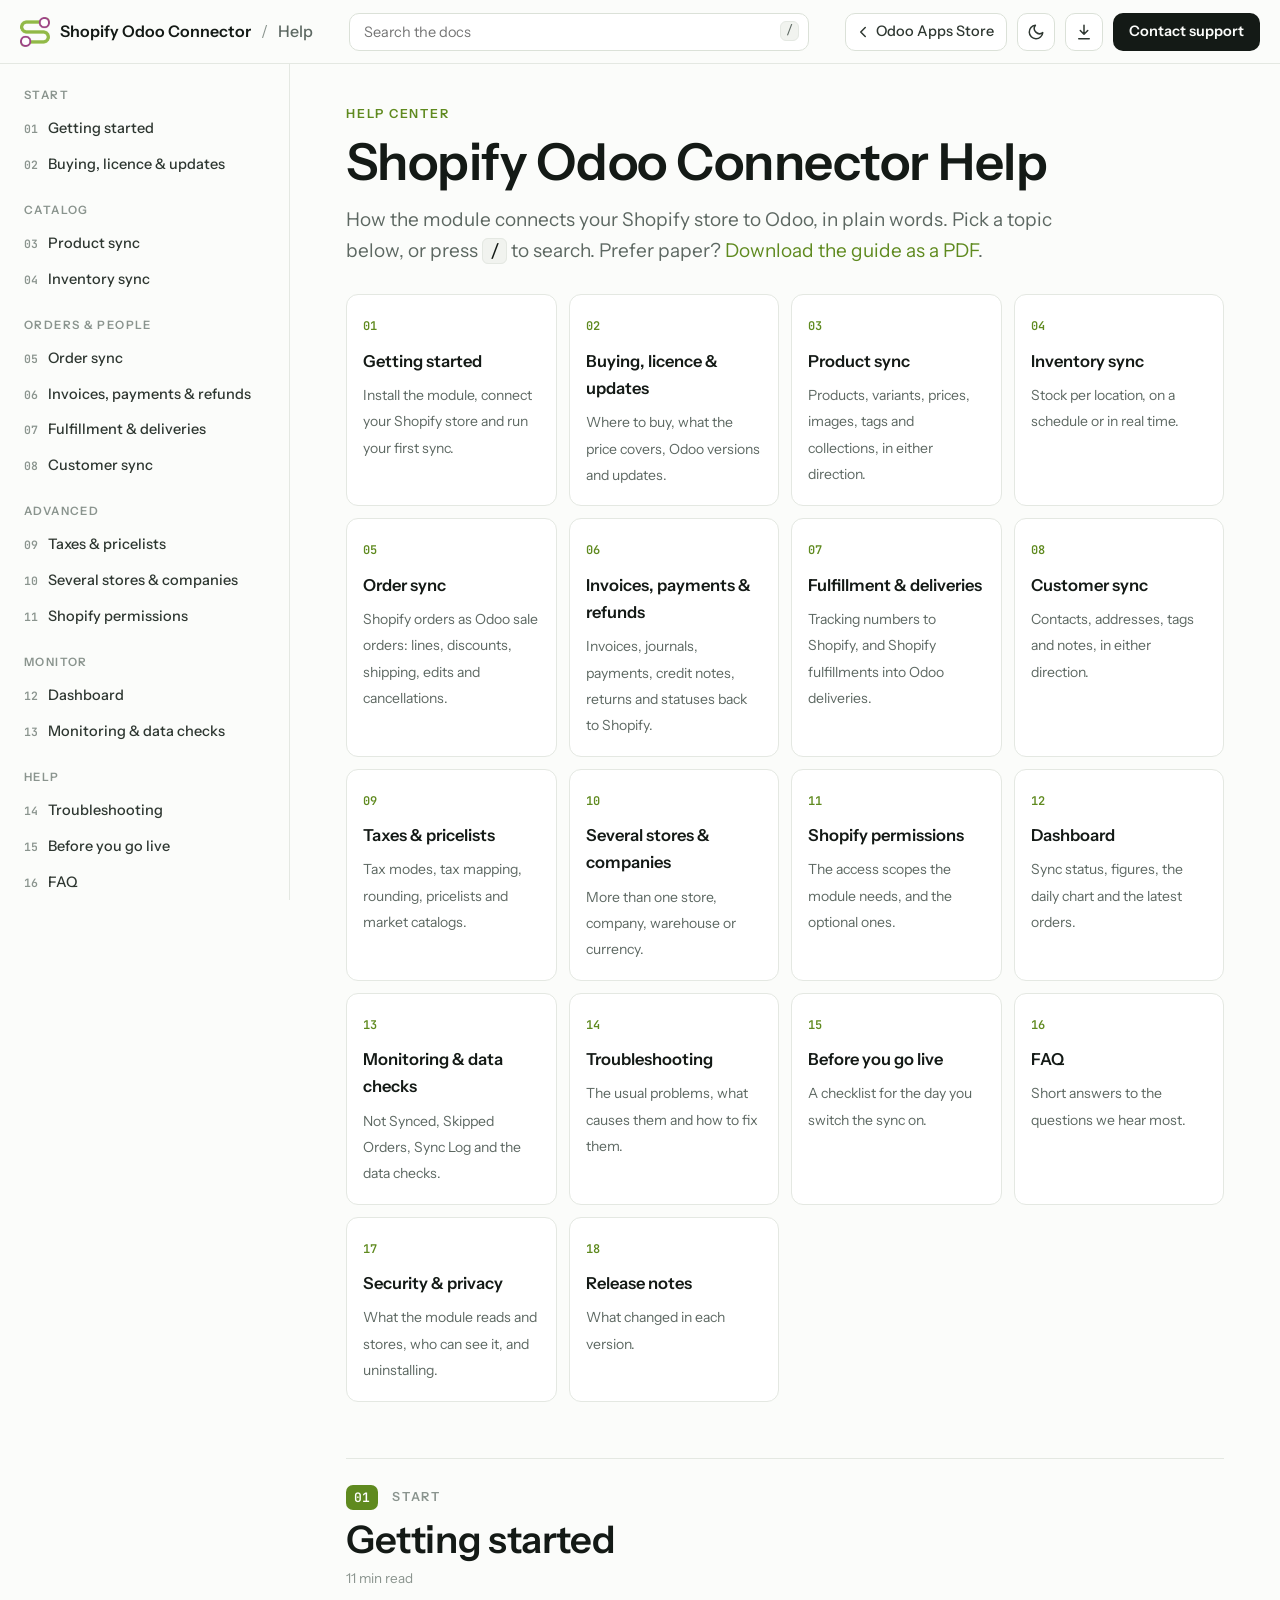
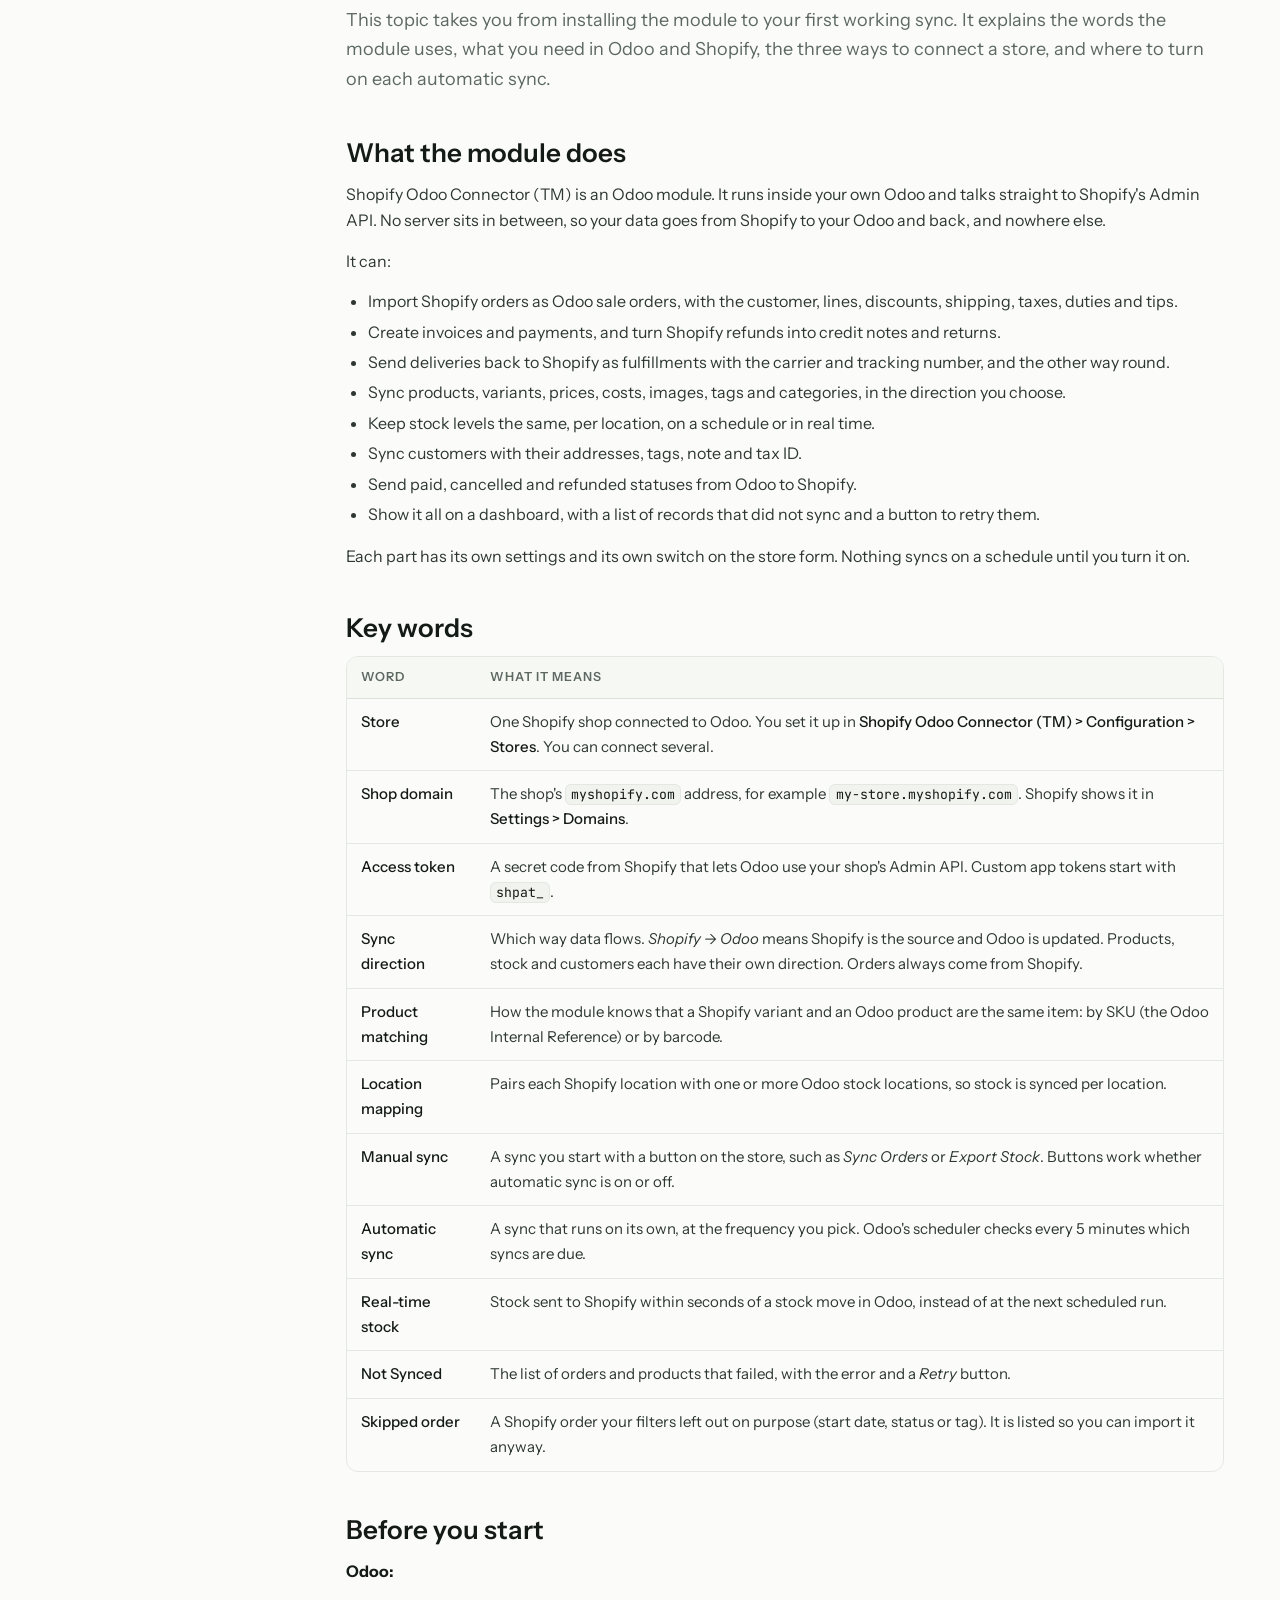
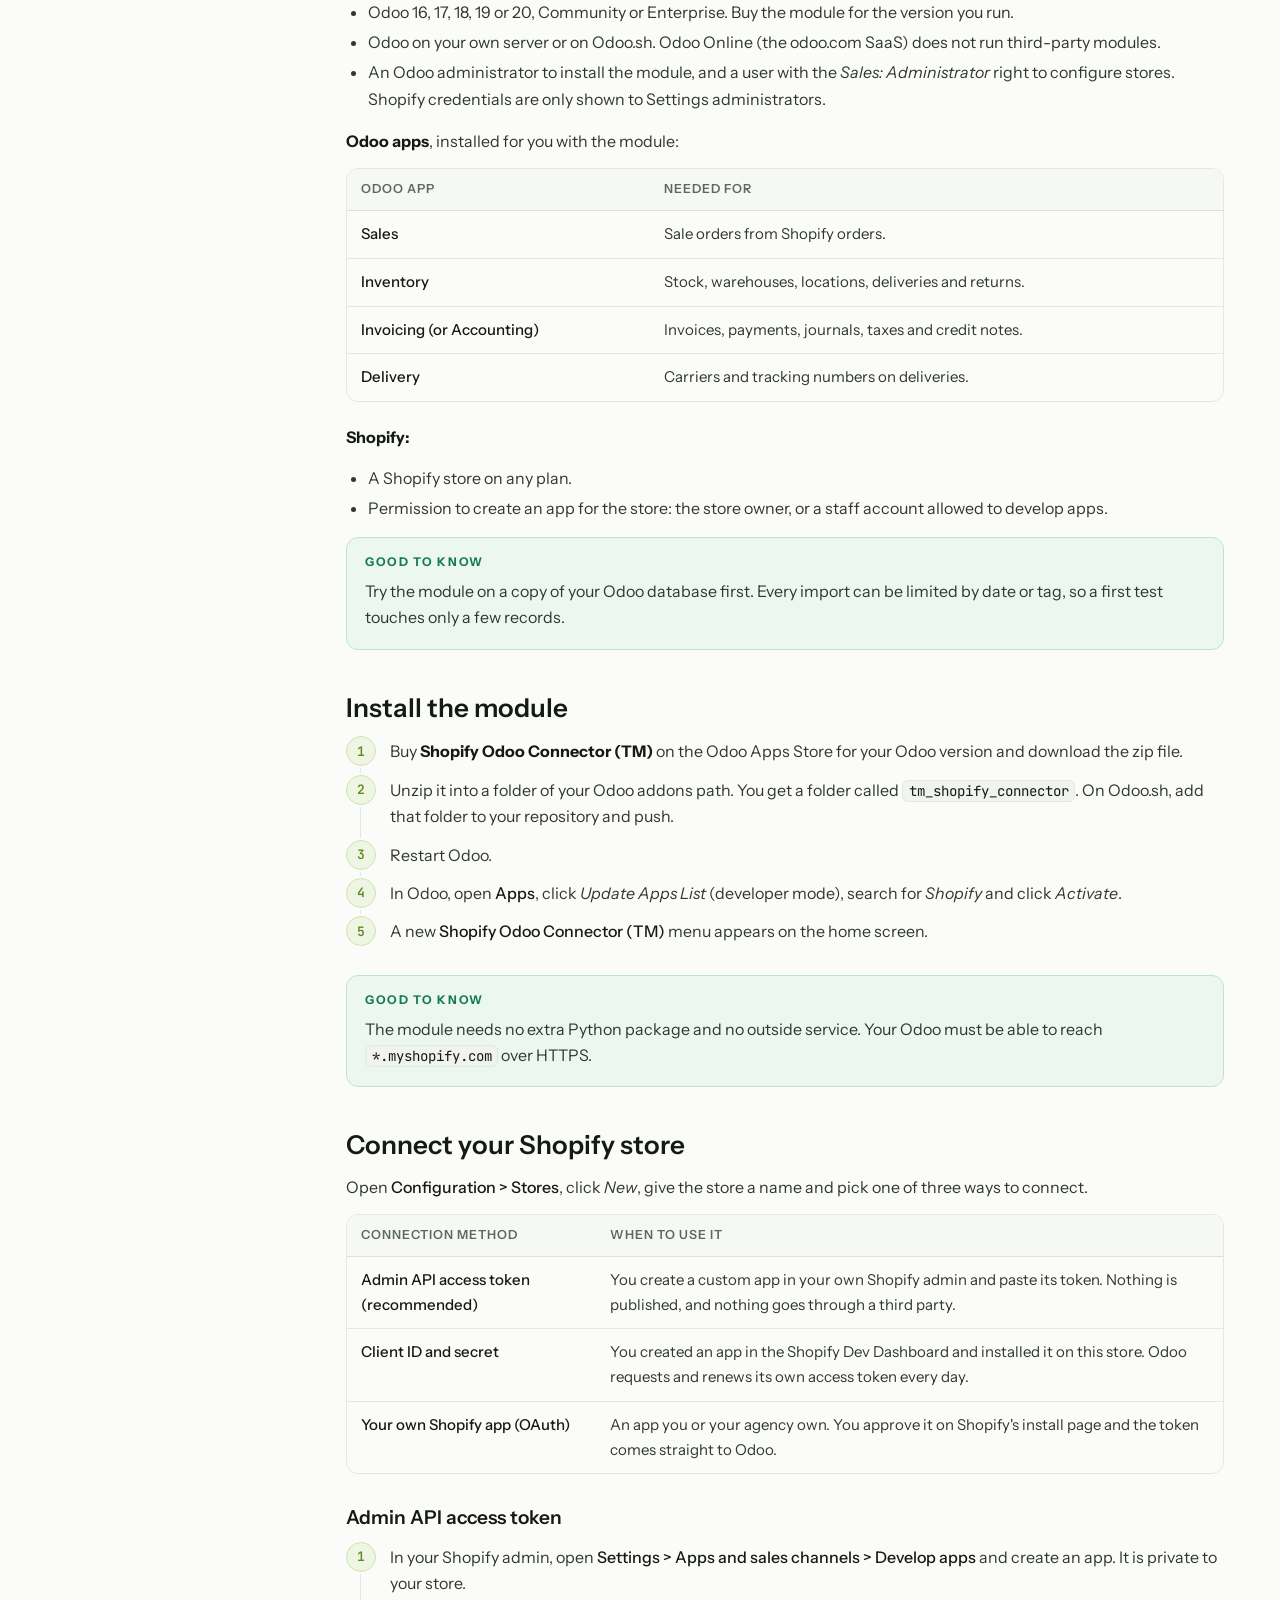
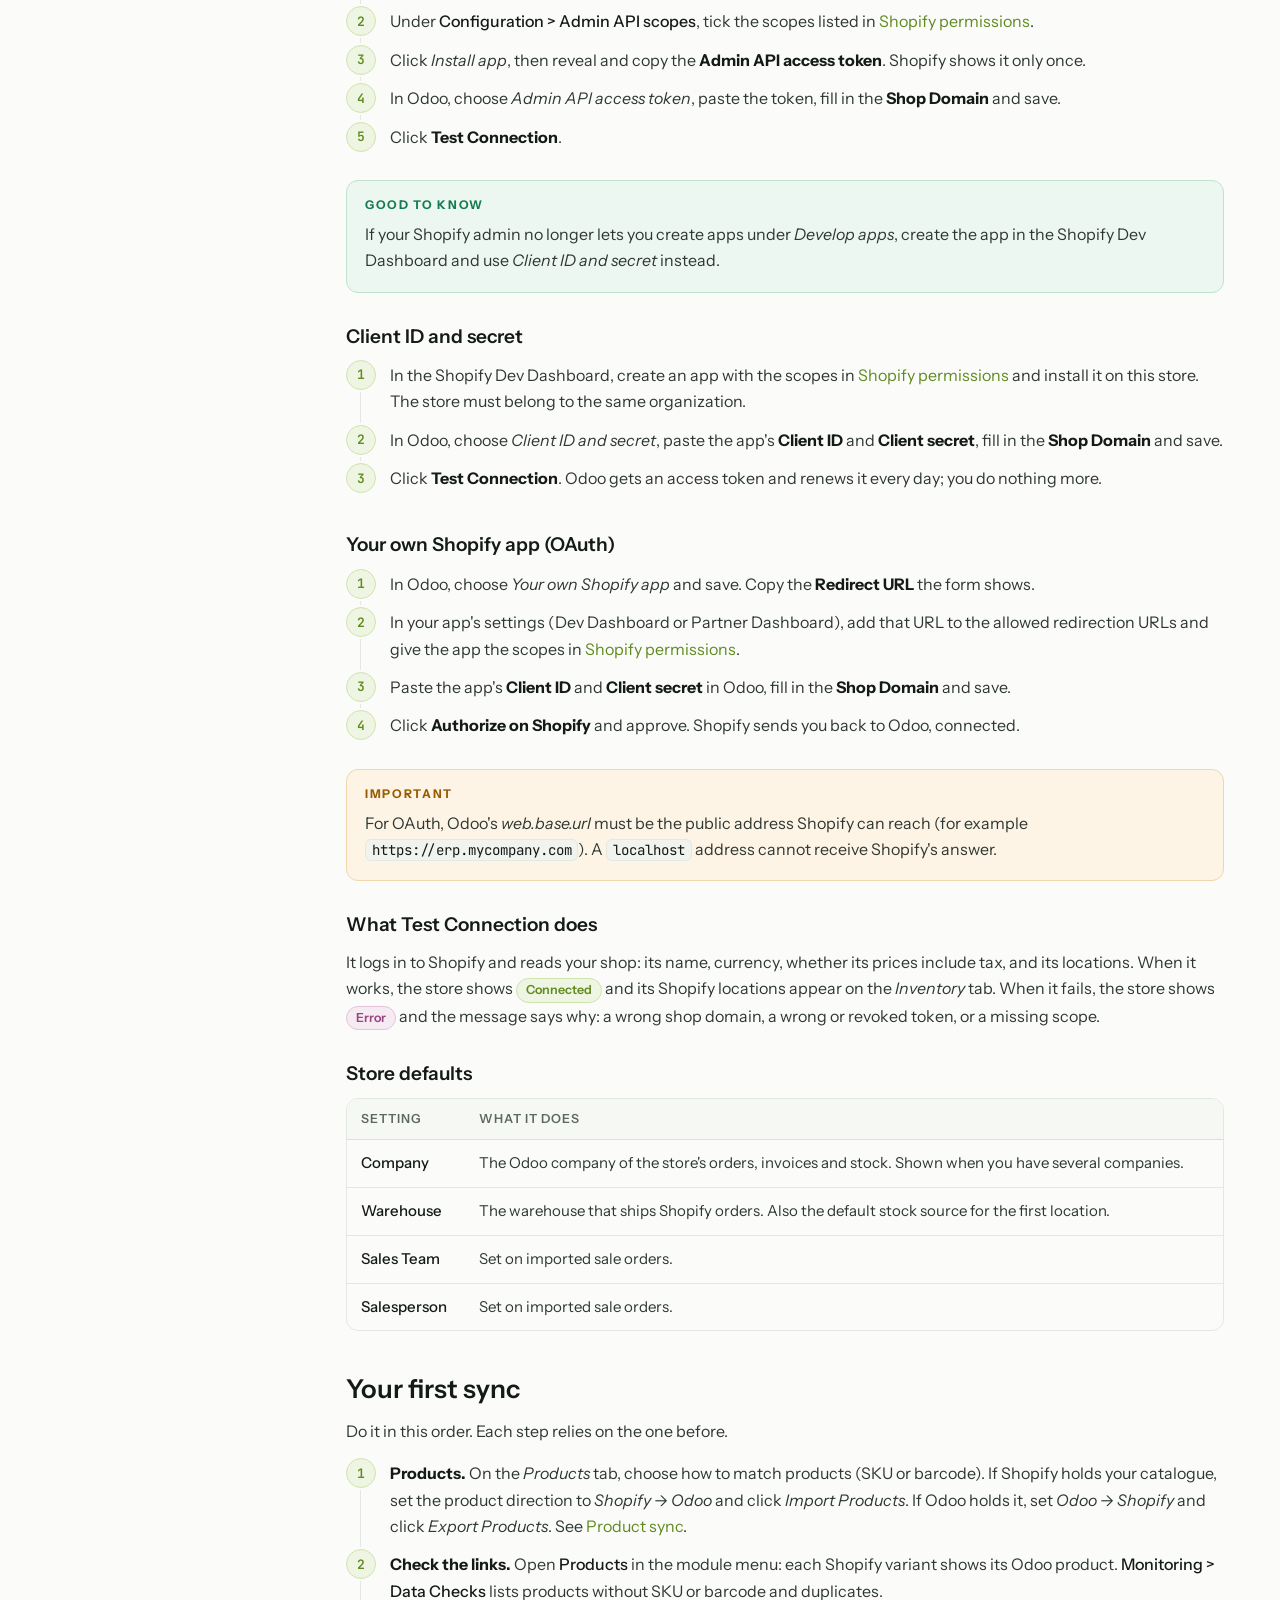
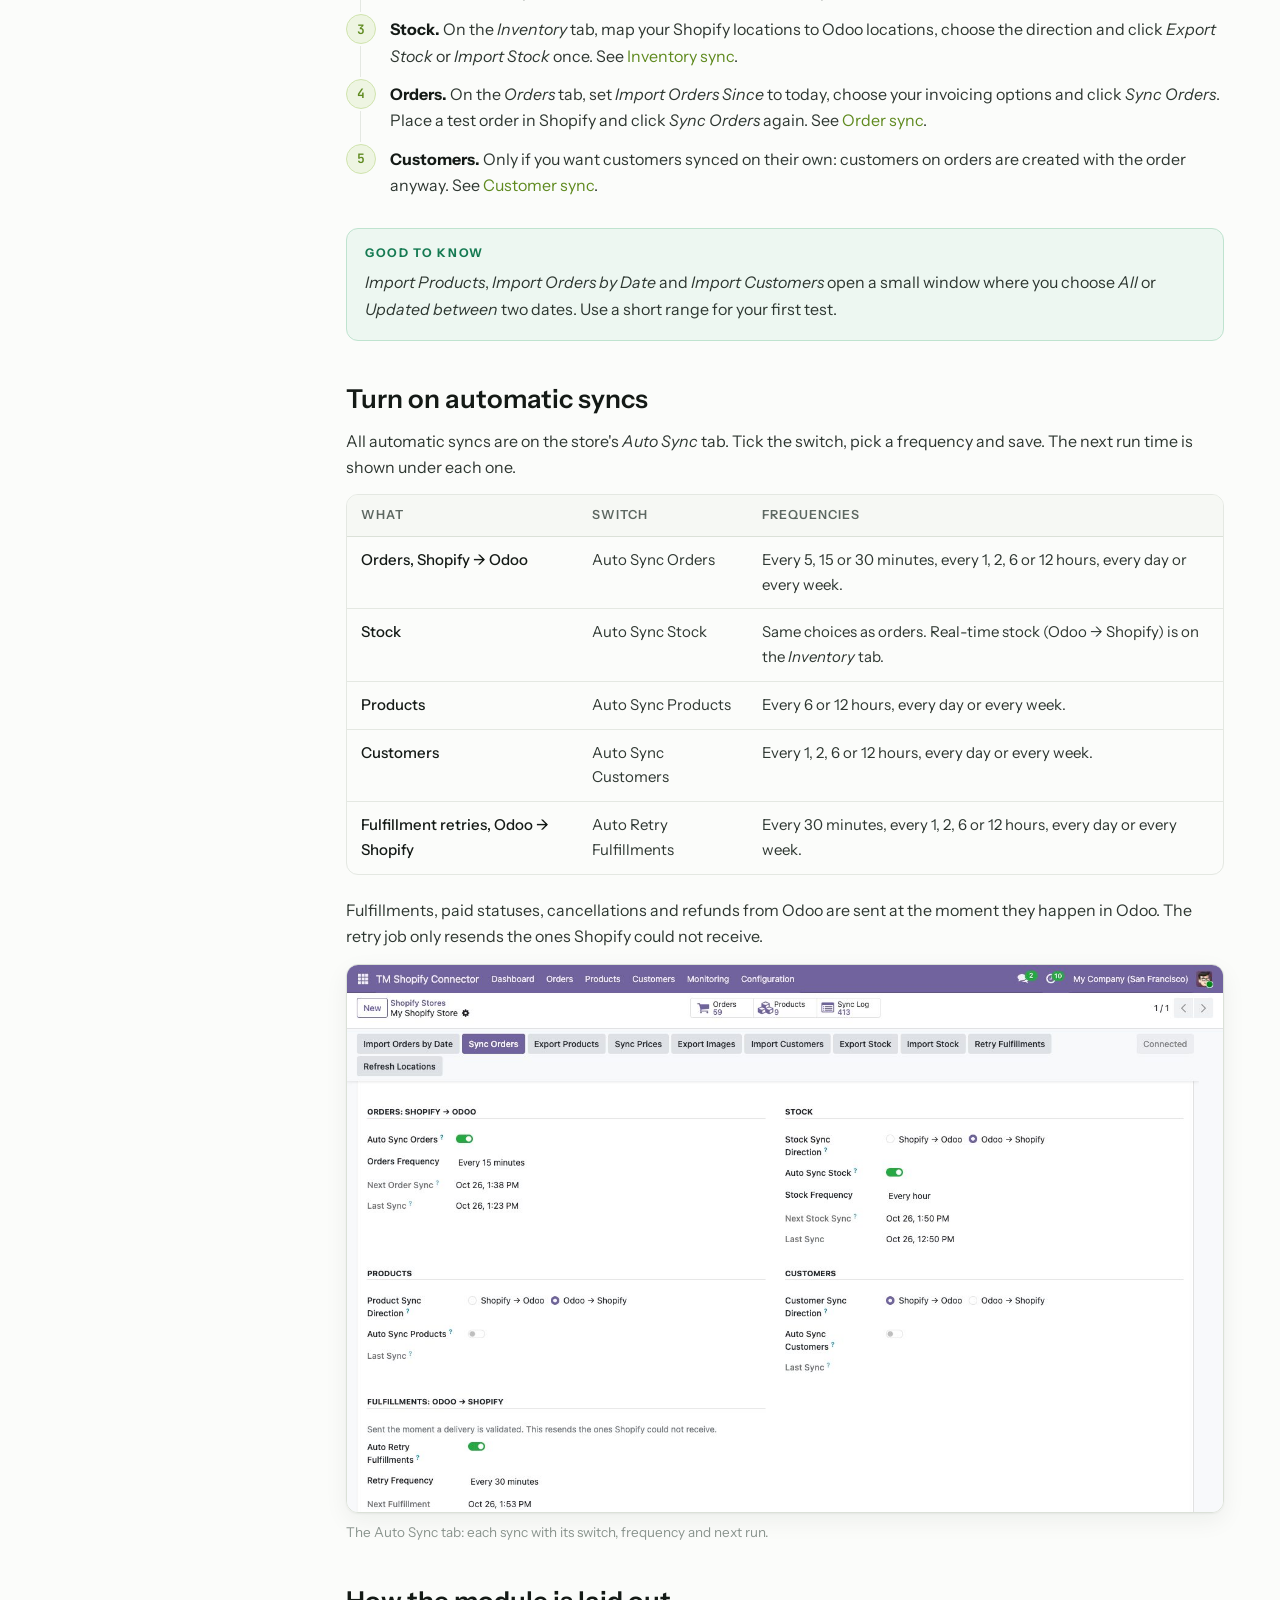
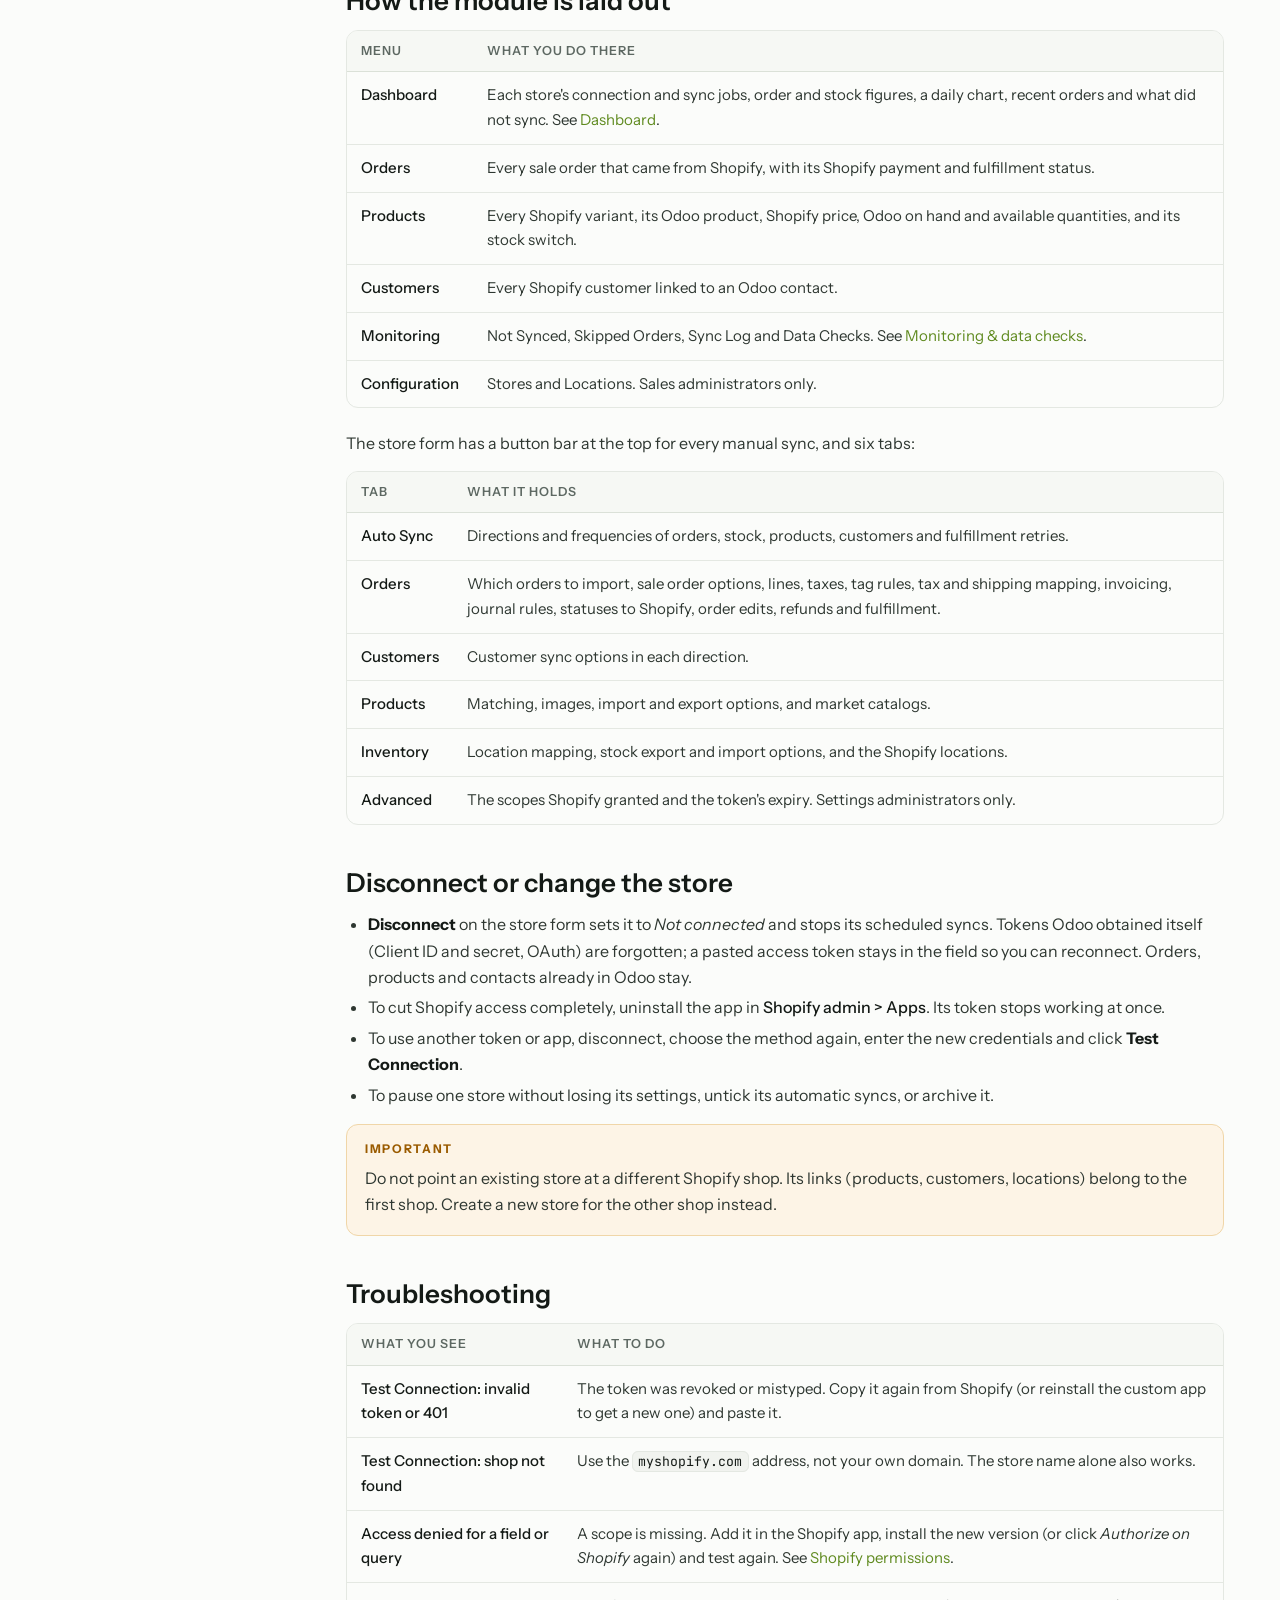
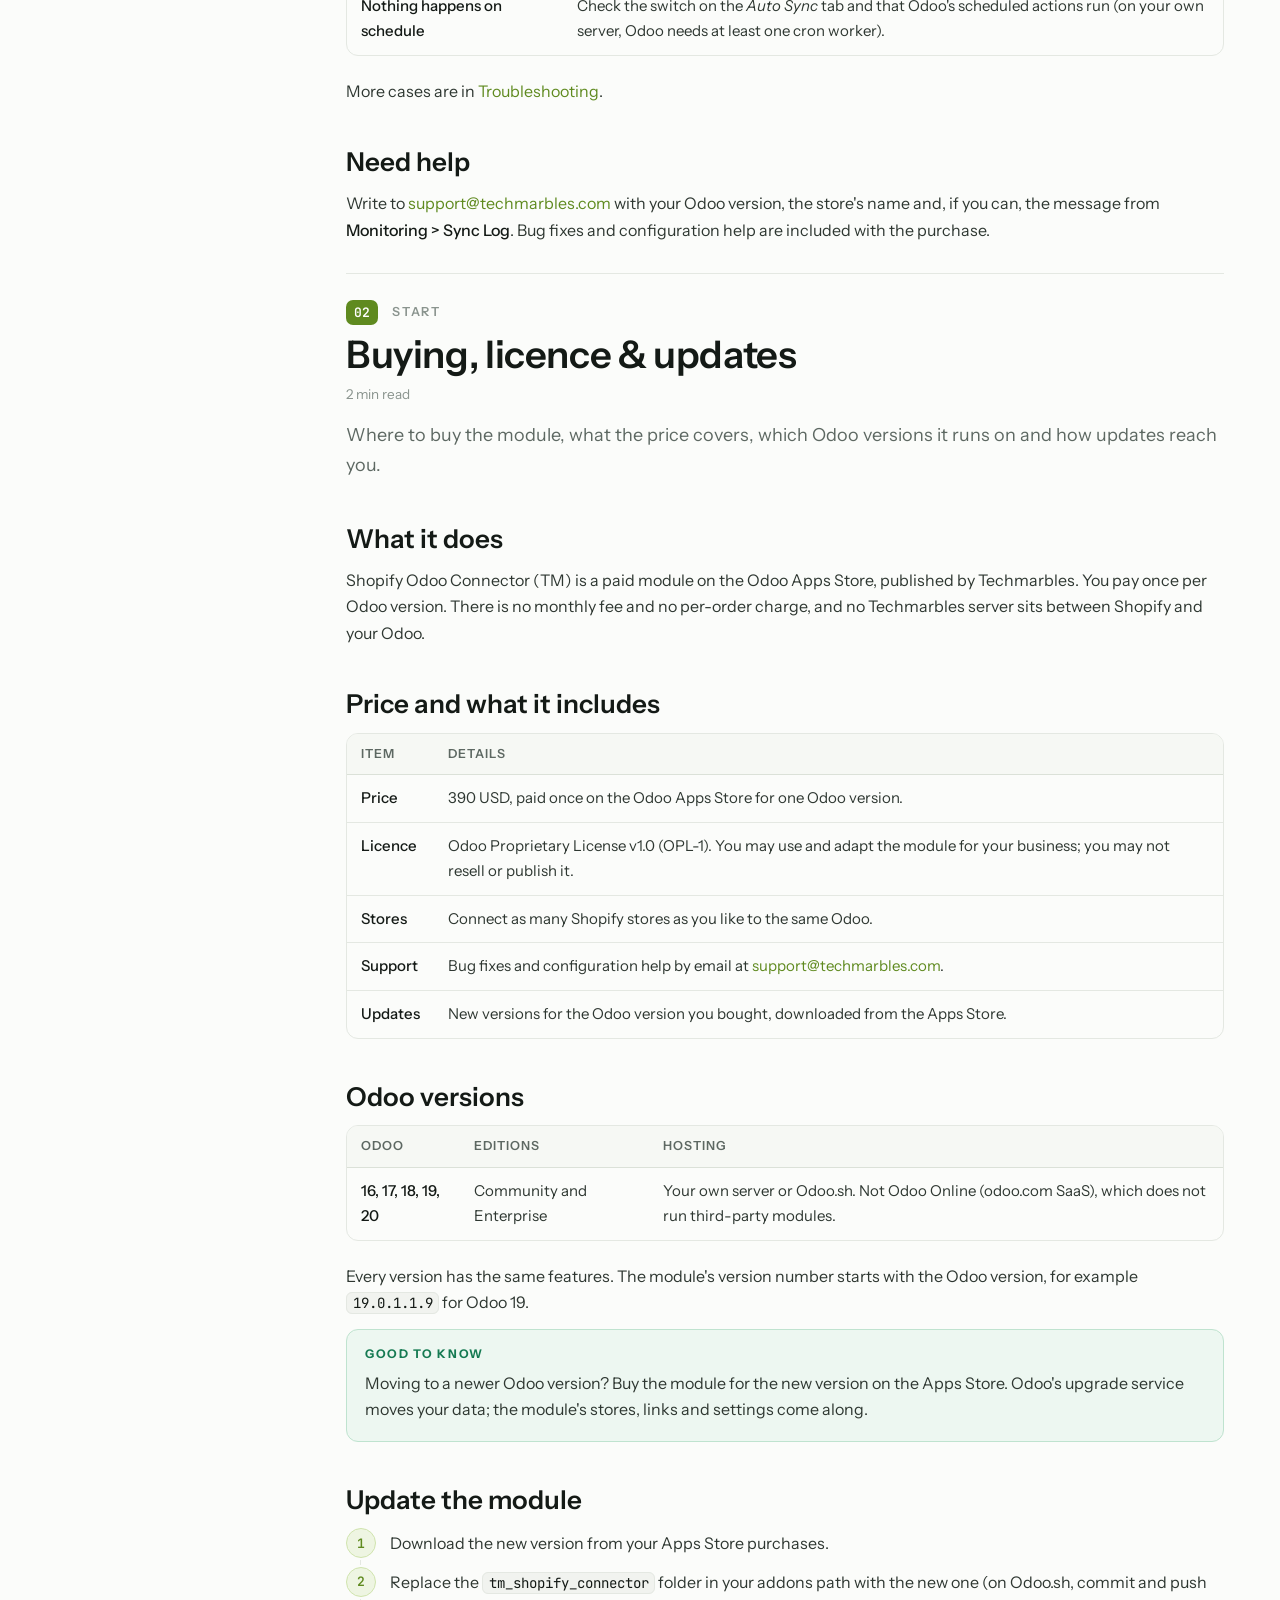
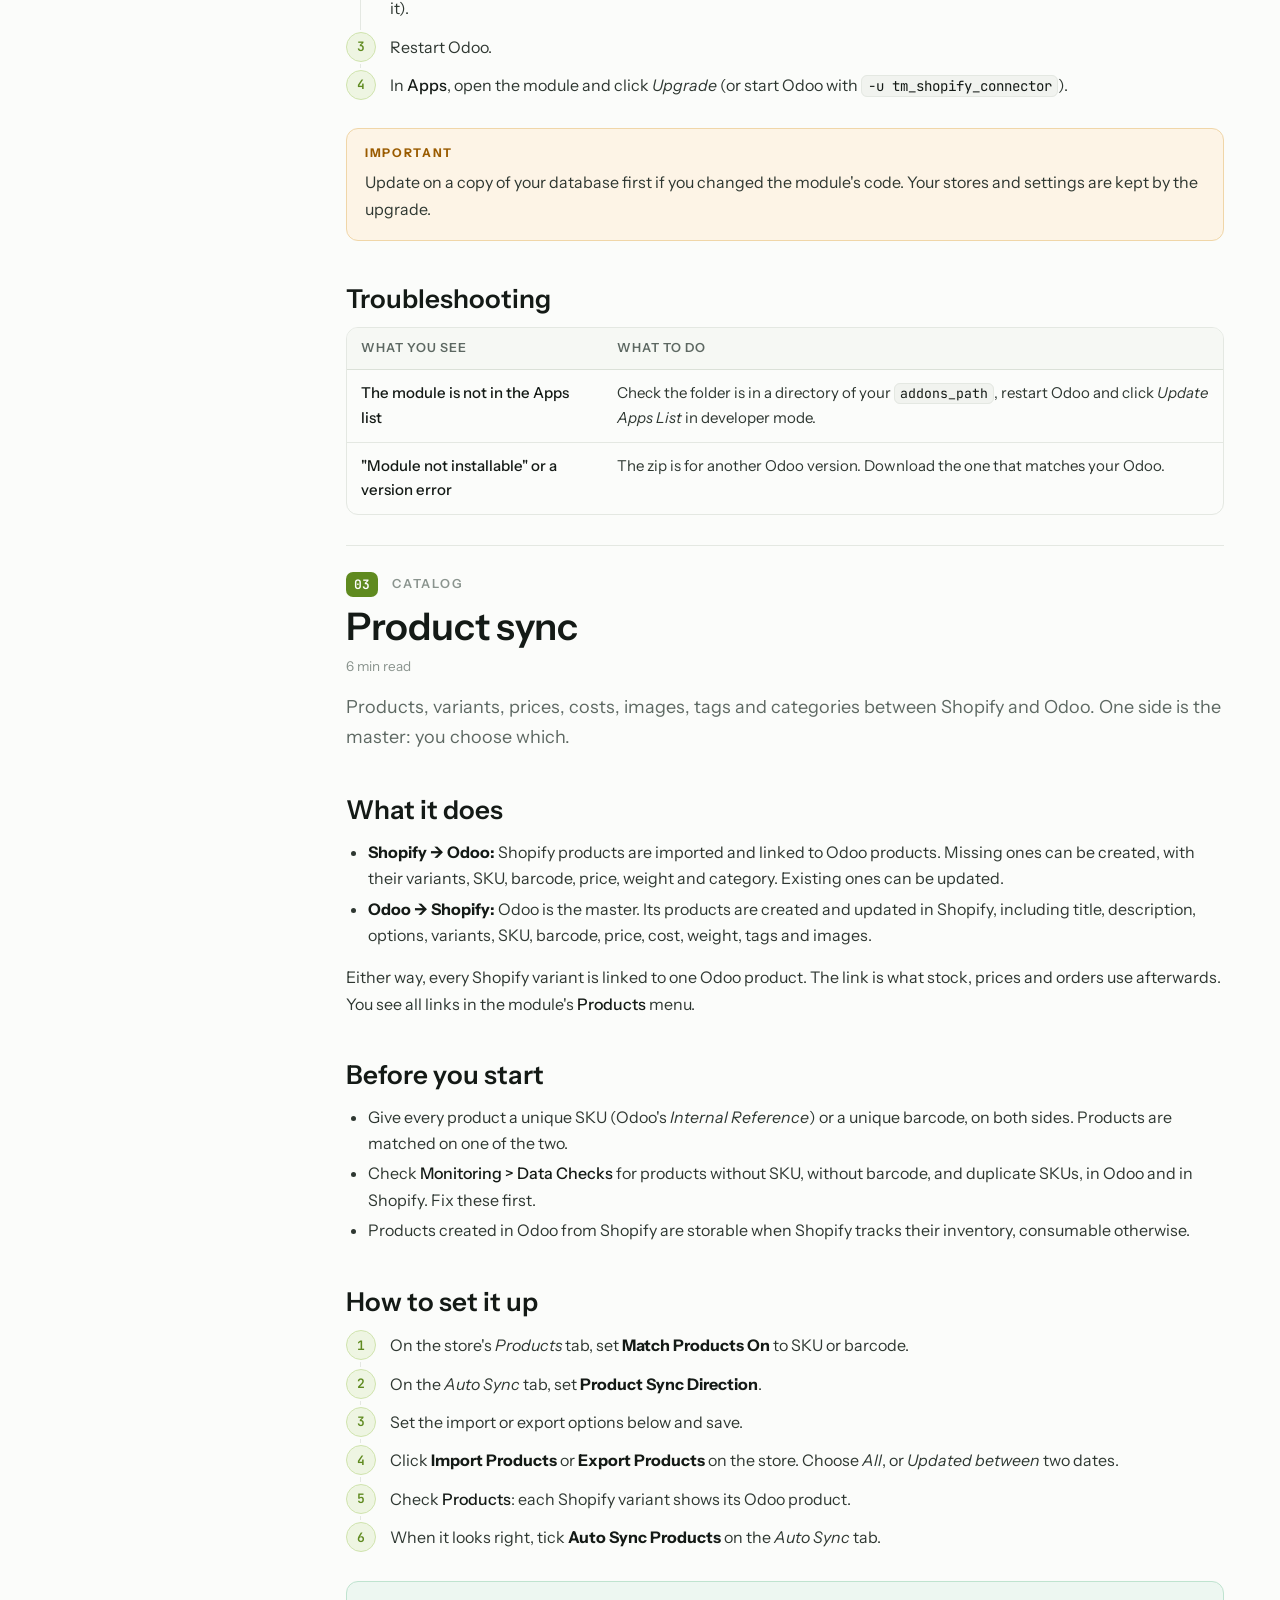
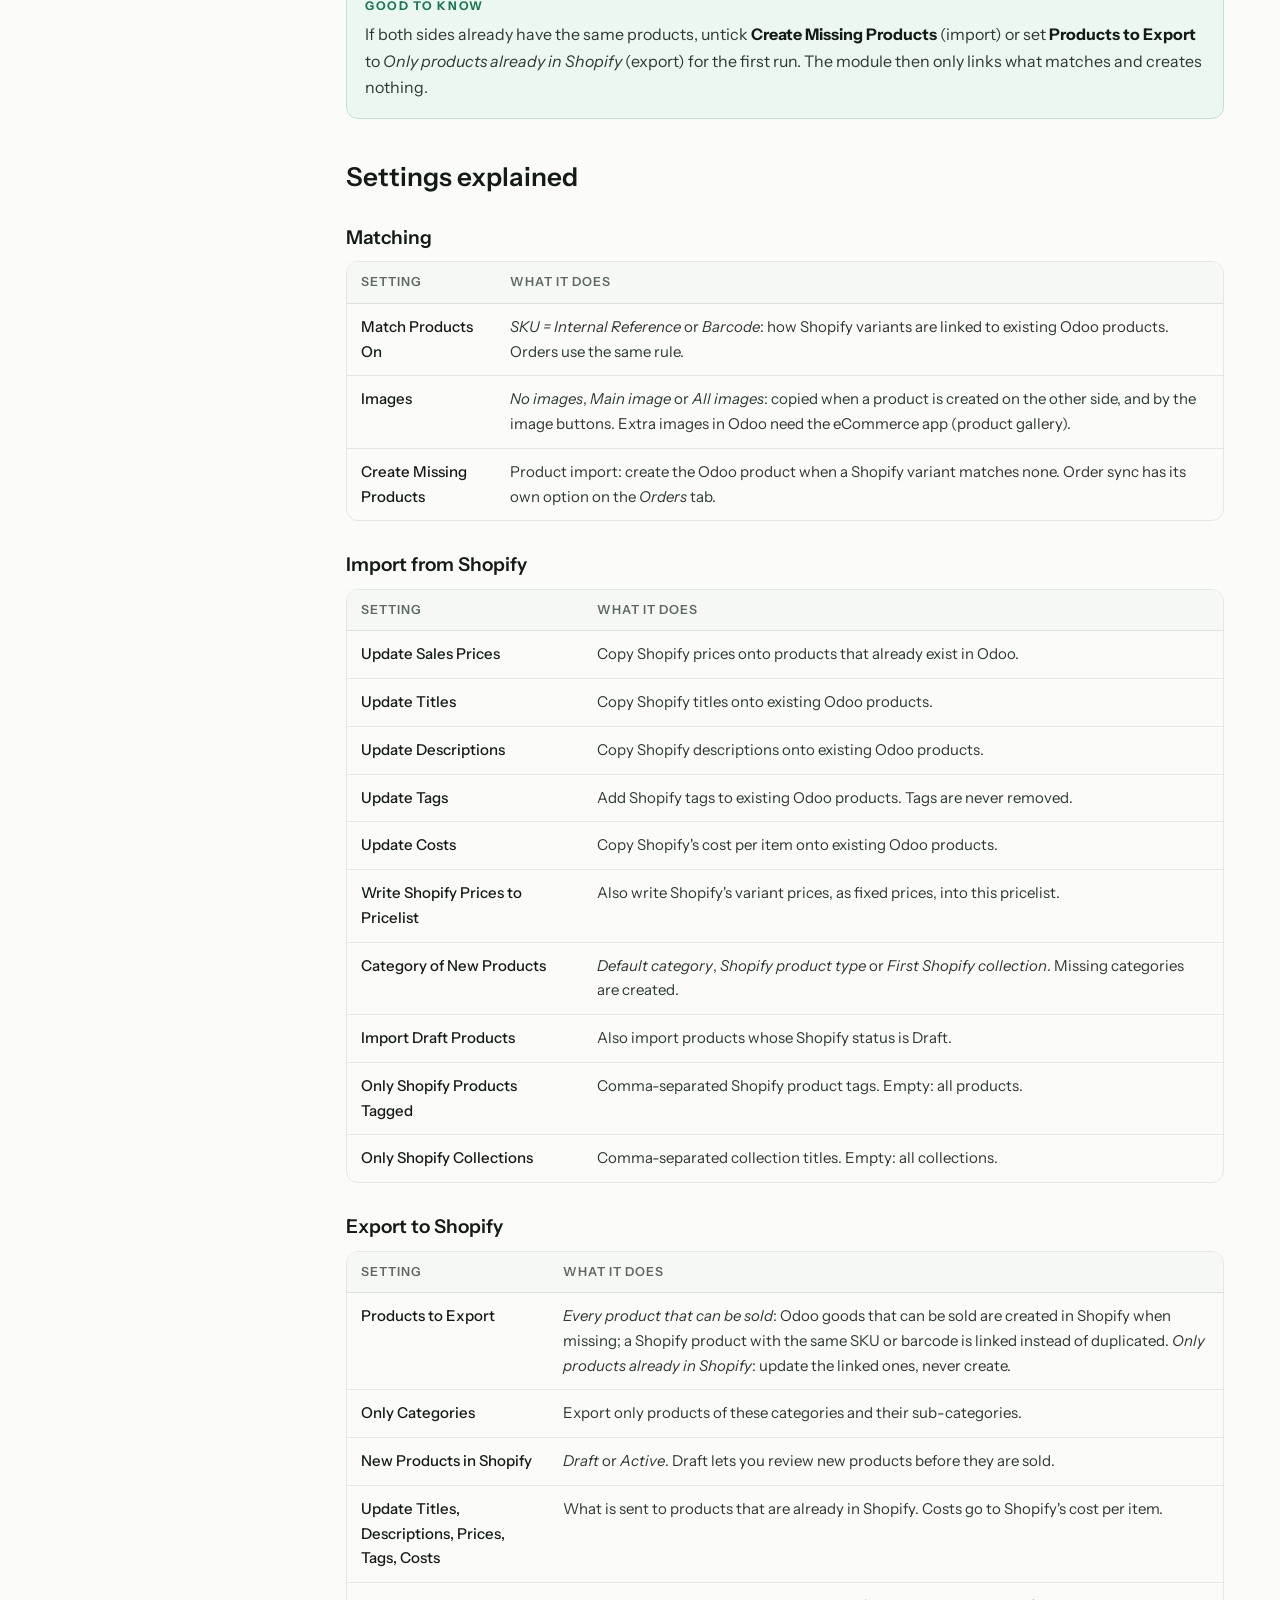
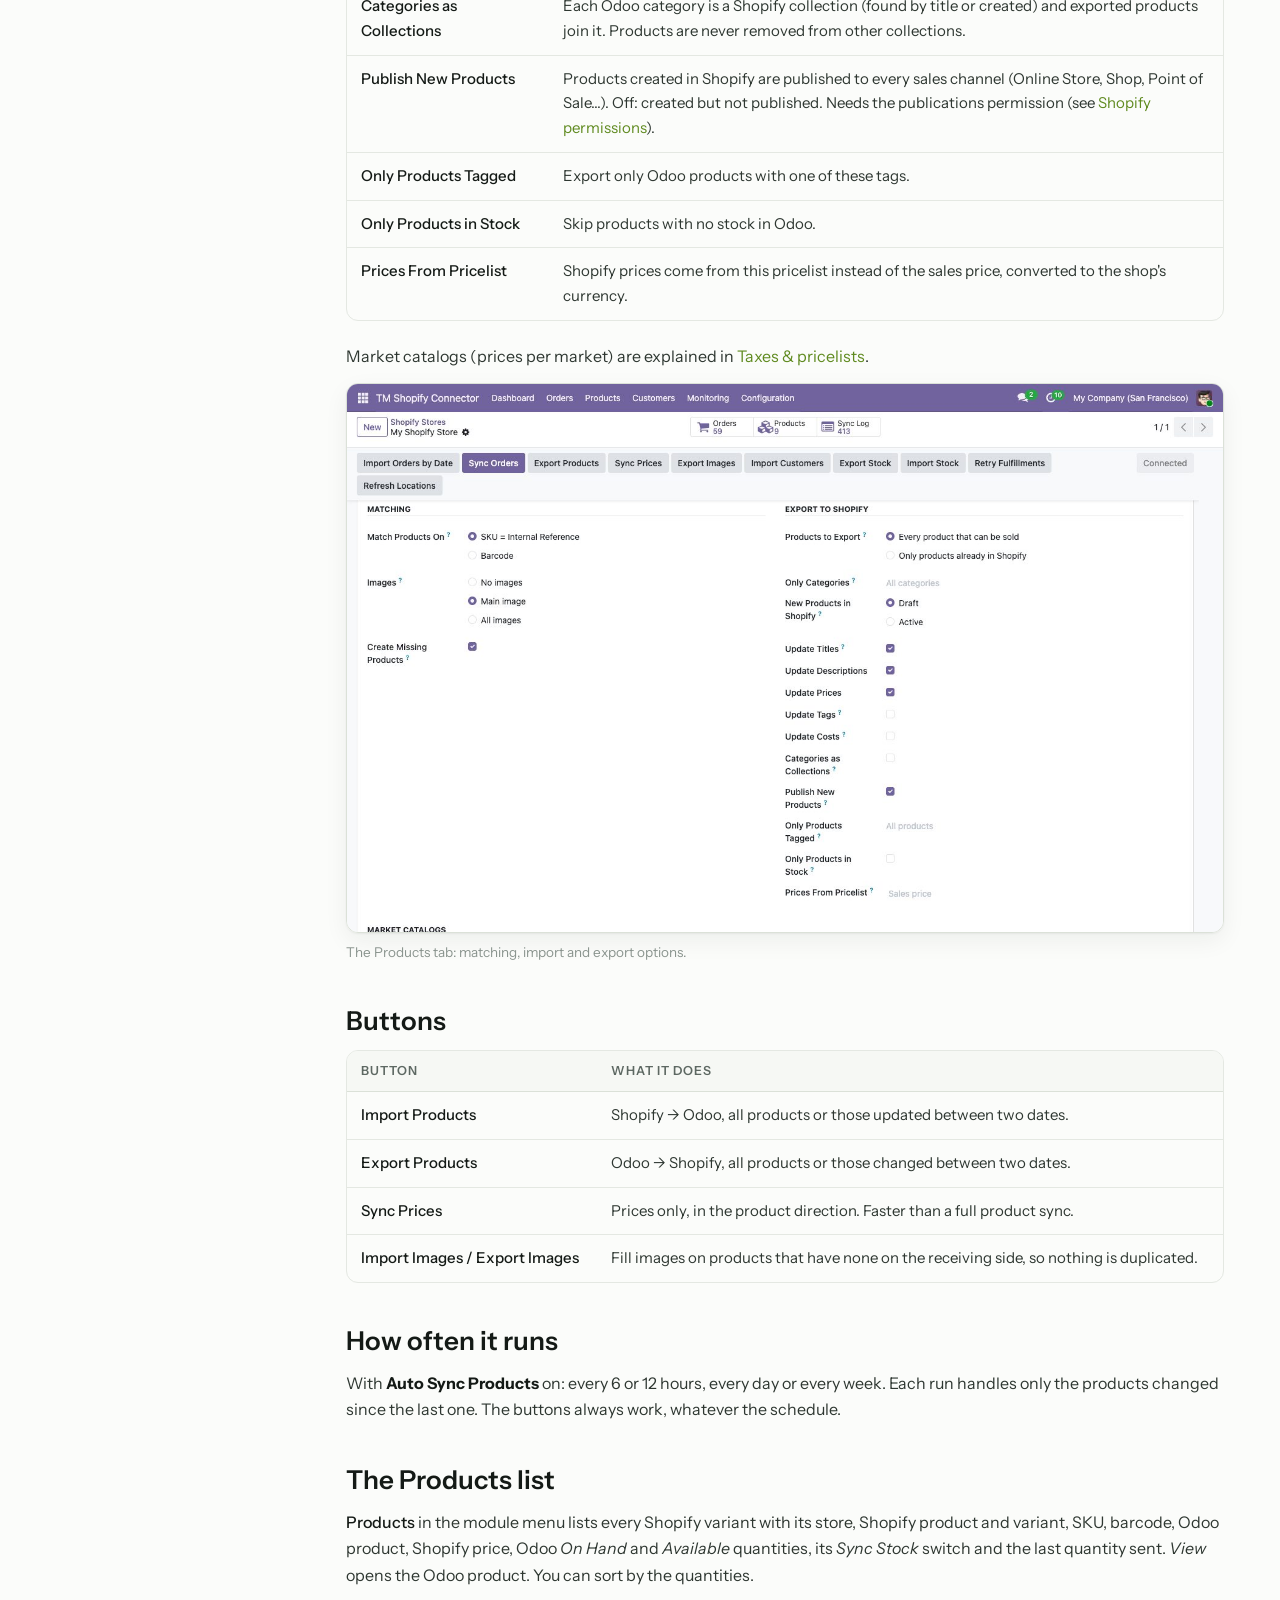
==== commit 4aeb30cb: "Back to the Odoo Apps Store link; PDF cover names techmarbles.com Co-Authored-By: Claude Opus 5.5 <n" ====
--- a/index.html
+++ b/index.html
@@ -32,6 +32,9 @@
         <div class="results" id="results"></div>
     </div>
     <div class="hdr-actions">
+        <a class="back" id="back" href="https://apps.odoo.com/apps/modules/20.0/tm_shopify_connector" title="Back to the Odoo Apps Store listing">
+            <svg viewBox="0 0 24 24" fill="none" stroke="currentColor" stroke-width="2" stroke-linecap="round" stroke-linejoin="round"><path d="M15 18l-6-6 6-6"/></svg><span>Odoo Apps Store</span>
+        </a>
         <button class="icon-btn" id="theme" aria-label="Light or dark theme">
             <svg viewBox="0 0 24 24" fill="none" stroke="currentColor" stroke-width="2" stroke-linecap="round" stroke-linejoin="round"><path d="M21 12.8A9 9 0 1 1 11.2 3a7 7 0 0 0 9.8 9.8z"/></svg>
         </button>
@@ -48,7 +51,7 @@
     <div class="eyebrow">HELP CENTER</div>
     <h1>Shopify Odoo Connector Help</h1>
     <p class="lead">How the module connects your Shopify store to Odoo, in plain words. Pick a topic below, or press <kbd>/</kbd> to search. Prefer paper? <a href="shopify-odoo-connector-guide.pdf" download>Download the guide as a PDF</a>.</p>
-    <p class="print-toc lead">User guide for Odoo 16, 17, 18, 19 and 20, by Techmarbles. Support: support@techmarbles.com. Online version with search: see the module's Apps Store page.</p>
+    <p class="print-toc lead">User guide for Odoo 16, 17, 18, 19 and 20, by Techmarbles. Support: support@techmarbles.com. Online, with search: https://techmarbles.com/products/odoo-app/shopify-odoo-connector-docs/</p>
     <div class="print-toc"><h2>Contents</h2><ol><li>Getting started</li><li>Buying, licence &amp; updates</li><li>Product sync</li><li>Inventory sync</li><li>Order sync</li><li>Invoices, payments &amp; refunds</li><li>Fulfillment &amp; deliveries</li><li>Customer sync</li><li>Taxes &amp; pricelists</li><li>Several stores &amp; companies</li><li>Shopify permissions</li><li>Dashboard</li><li>Monitoring &amp; data checks</li><li>Troubleshooting</li><li>Before you go live</li><li>FAQ</li><li>Security &amp; privacy</li><li>Release notes</li></ol></div>
     <div class="cards">
         <a class="card" href="#getting-started"><span class="n">01</span><span class="t">Getting started</span><span class="d">Install the module, connect your Shopify store and run your first sync.</span></a>
--- a/assets/doc.css
+++ b/assets/doc.css
@@ -76,6 +76,12 @@
 }
 .btn:hover { text-decoration: none; opacity: .92; }
 .menu-btn { display: none; }
+.back {
+    display: inline-flex; align-items: center; gap: 4px; height: 38px; padding: 0 12px 0 8px; border-radius: 10px;
+    border: 1px solid var(--line-2); background: var(--panel); color: var(--ink-2); font-weight: 500; font-size: 14.5px; white-space: nowrap;
+}
+.back:hover { text-decoration: none; border-color: var(--accent-line); color: var(--ink); }
+.back svg { width: 18px; height: 18px; }
 
 /* Layout */
 .layout { display: grid; grid-template-columns: 290px minmax(0, 1fr); }
@@ -196,6 +202,8 @@
     .hdr { gap: 8px; padding: 0 12px; }
     .brand span:not(.sep):not(.sub) { display: none; }
     .search kbd { display: none; }
+    .back span { display: none; }
+    .back { padding: 0; width: 38px; justify-content: center; }
 }
 @media (prefers-reduced-motion: reduce) { html { scroll-behavior: auto; } .card { transition: none; } }
 
